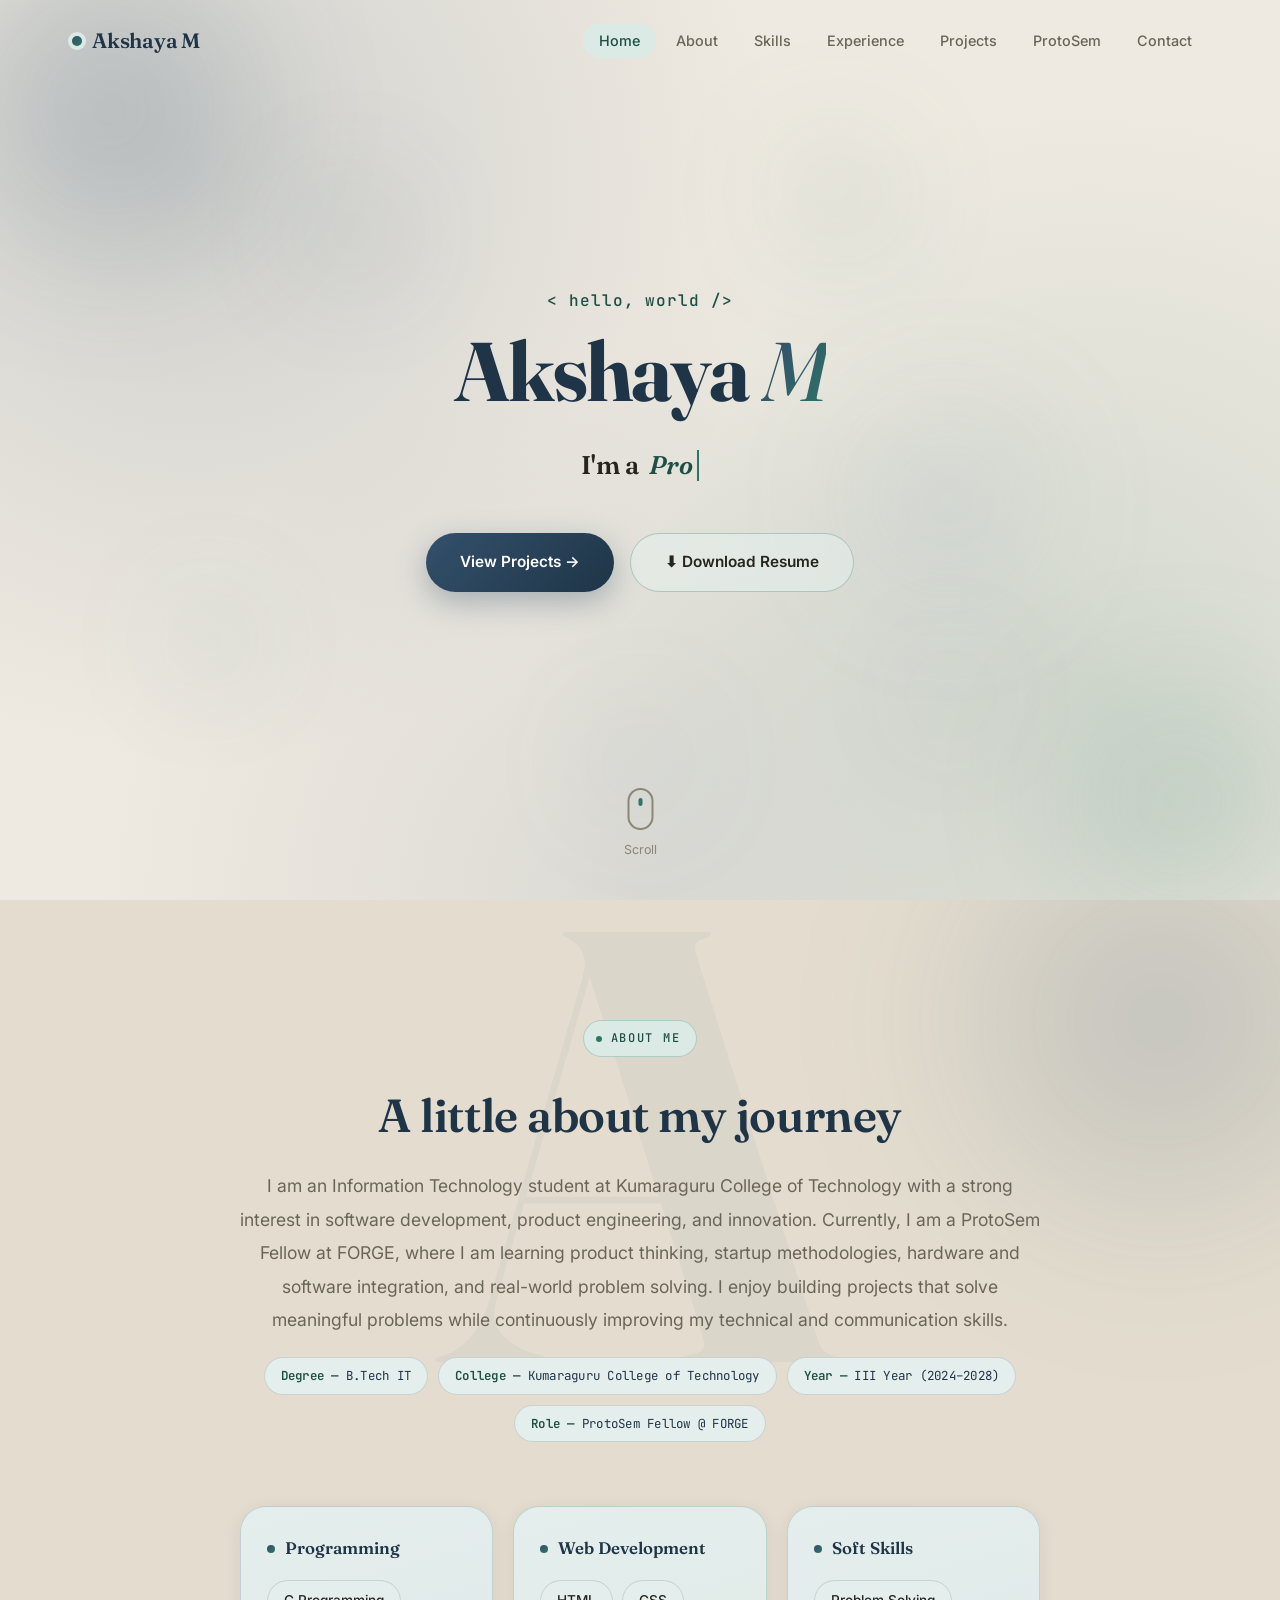
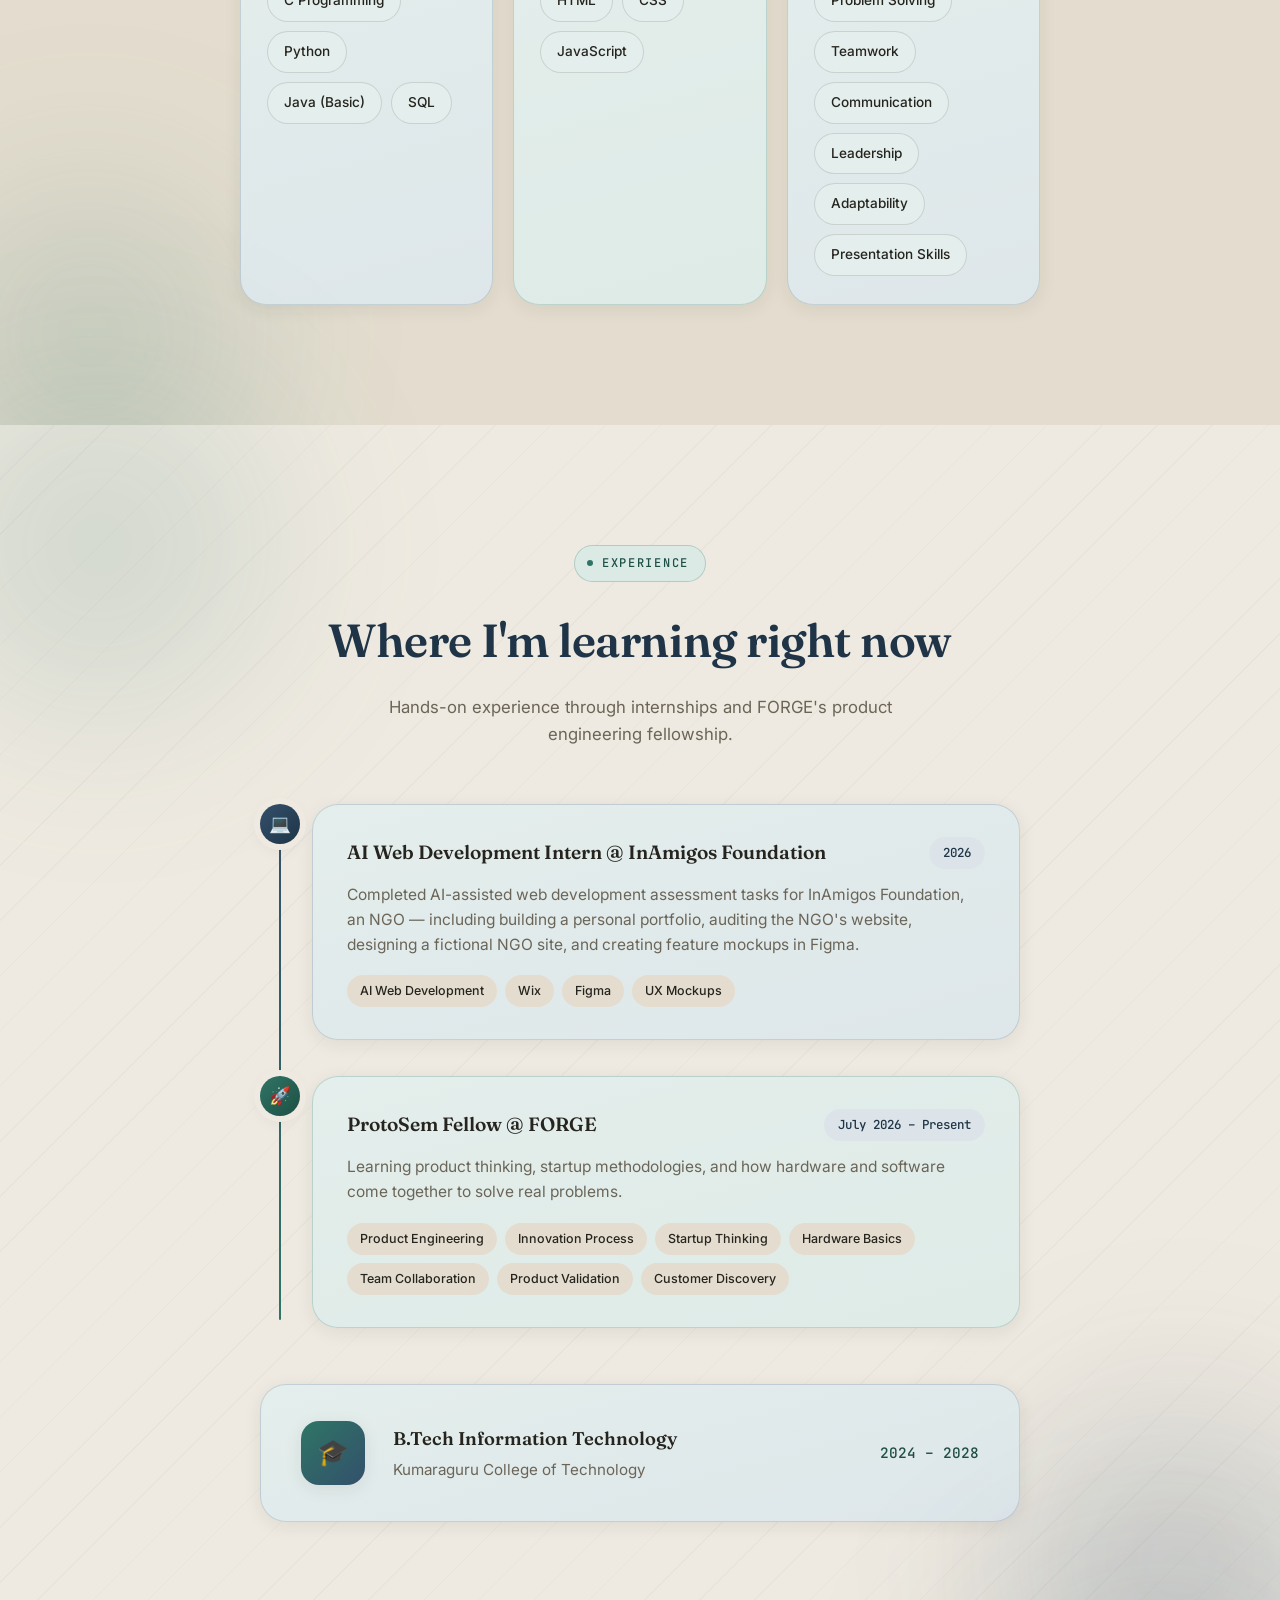
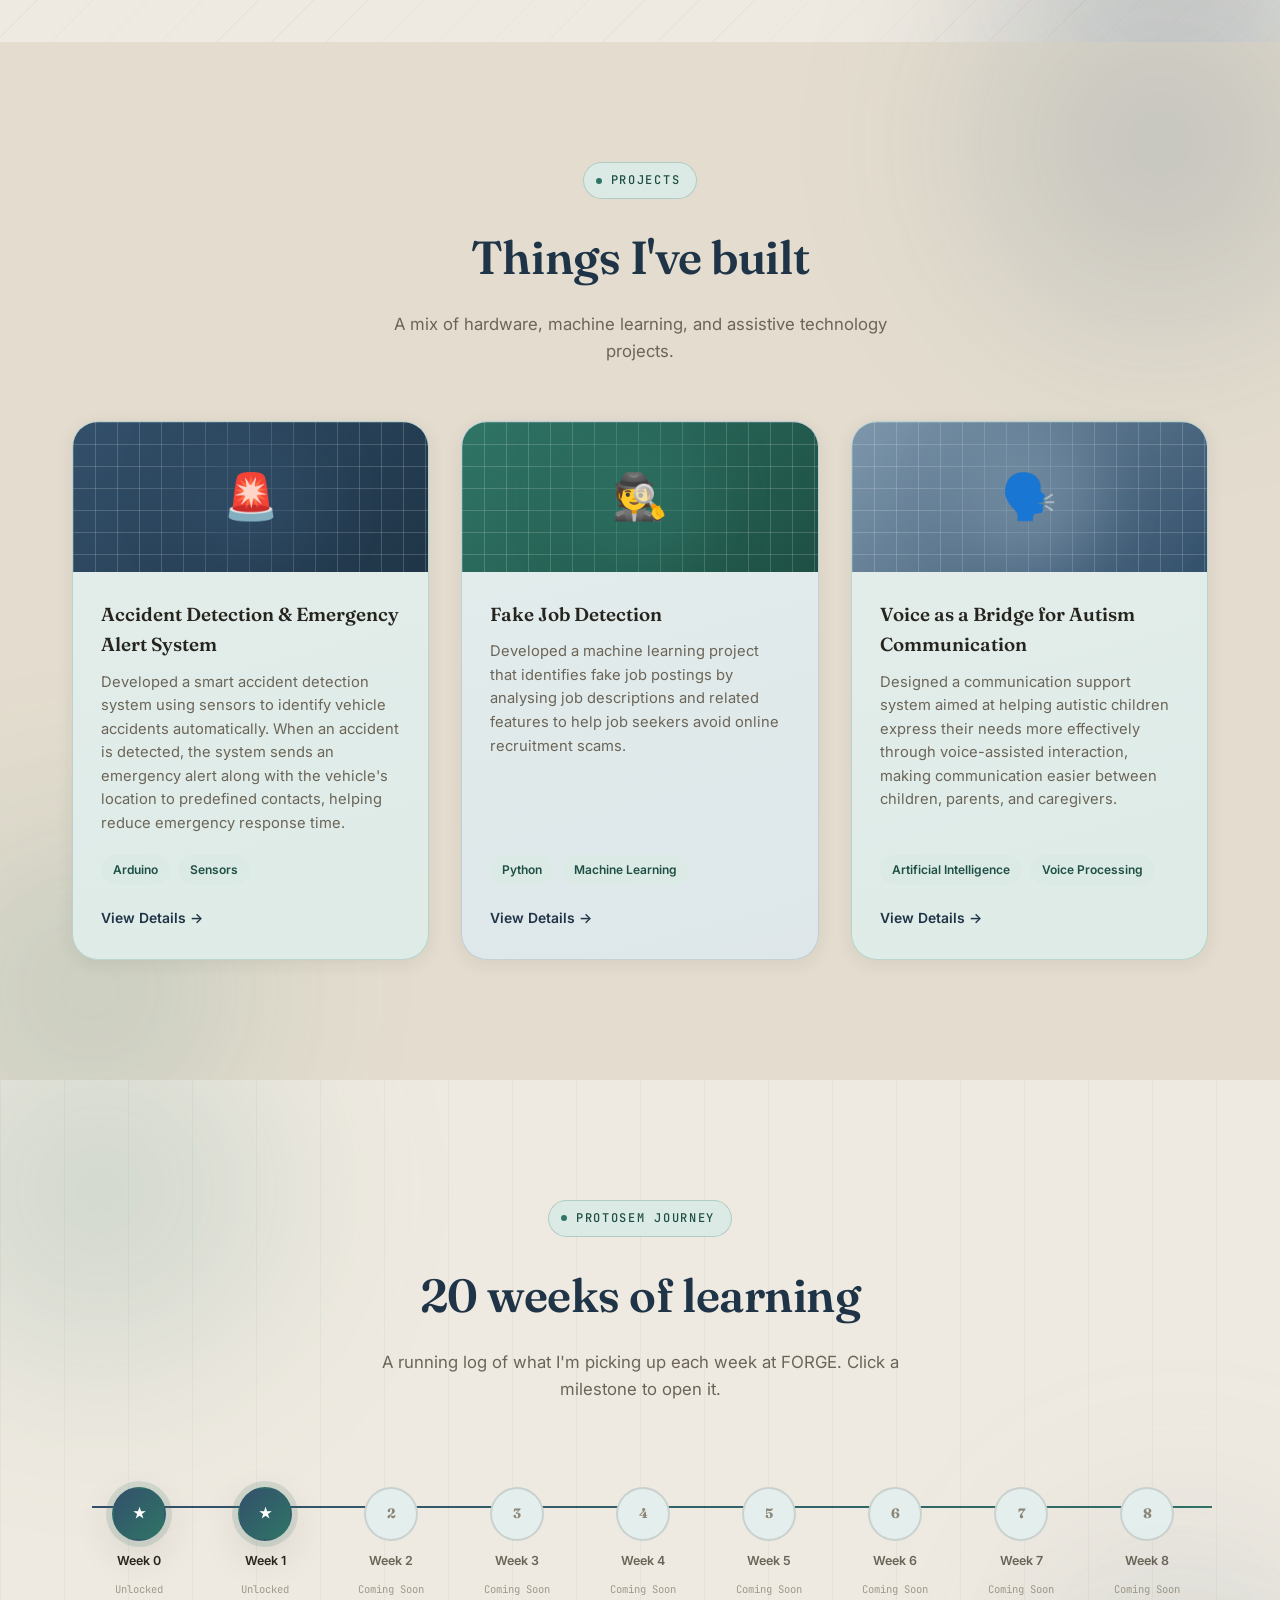
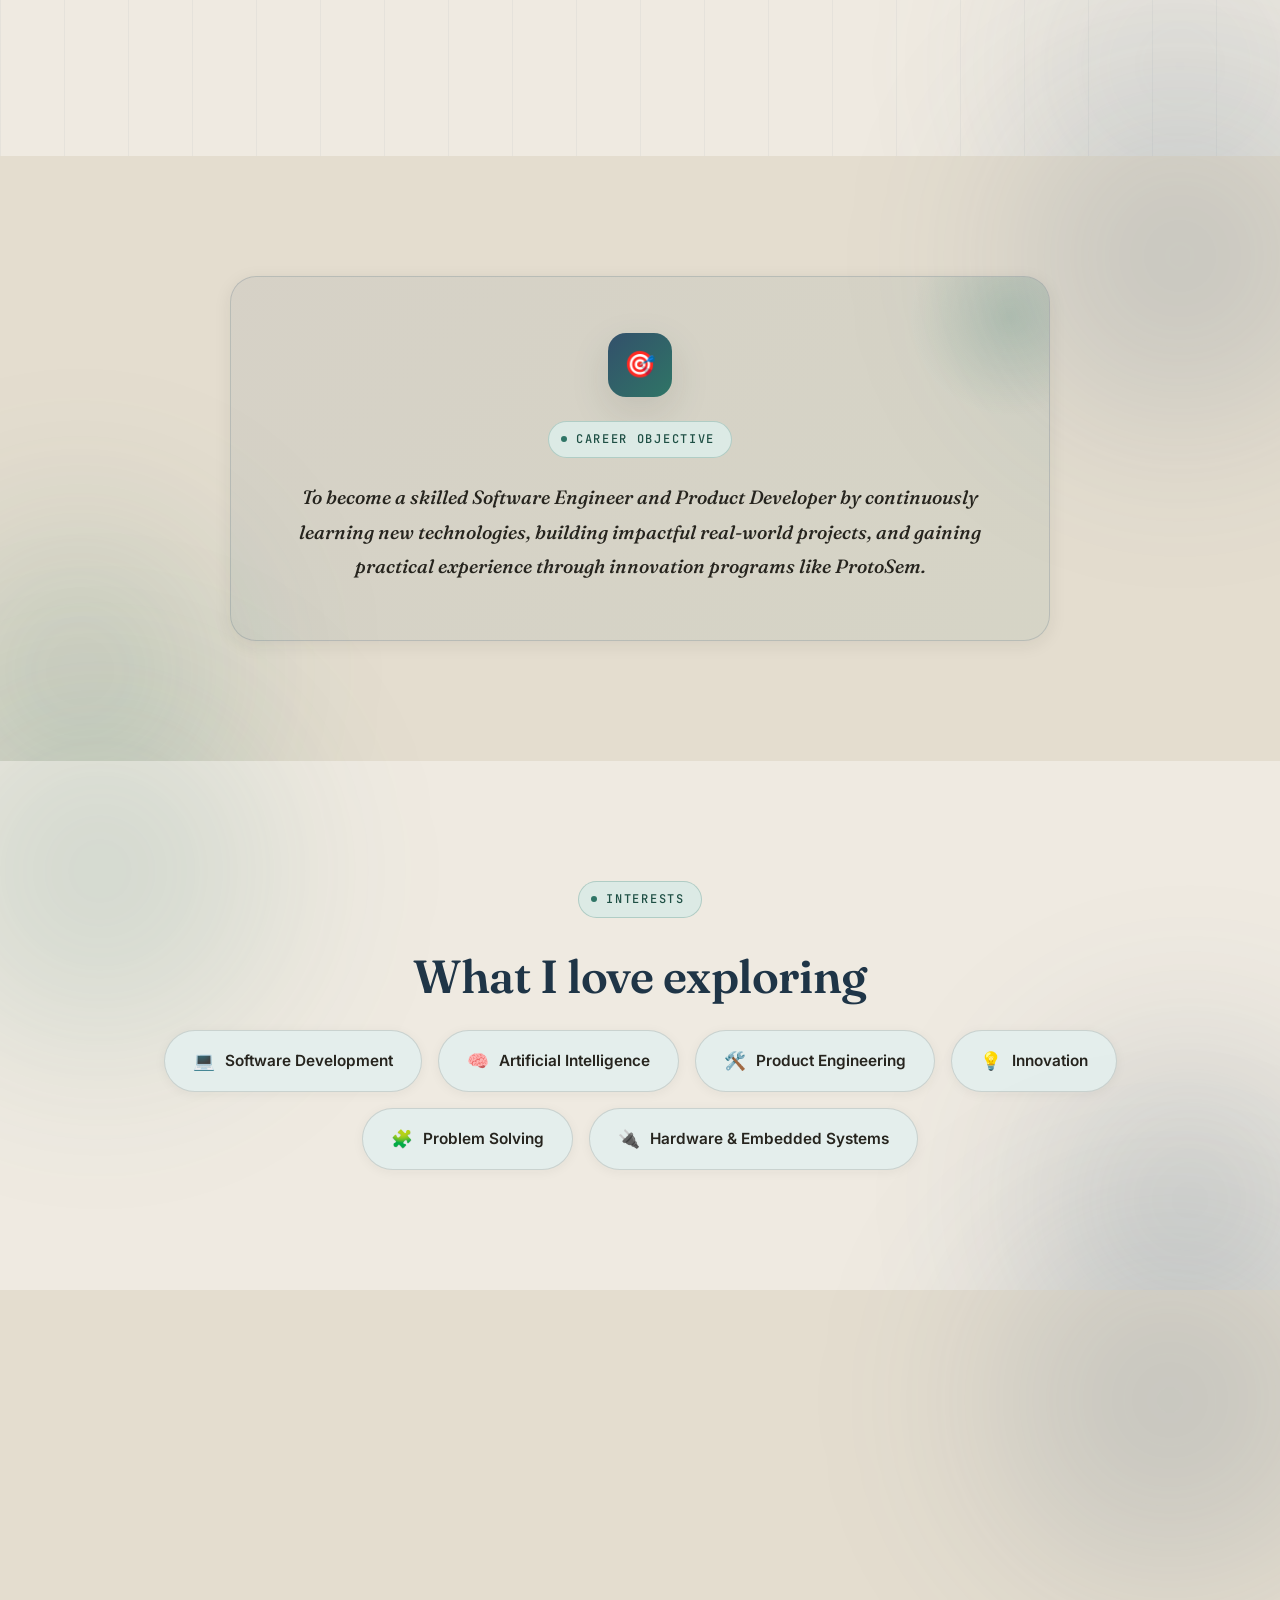
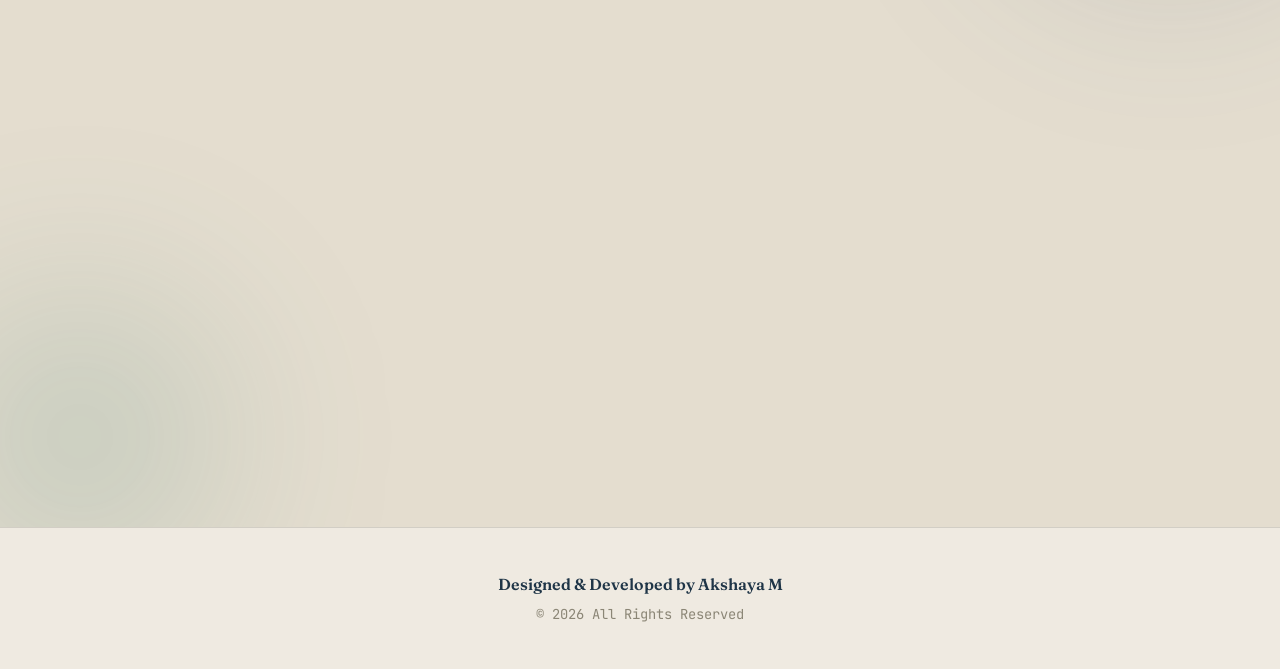
==== index.html @ 94fa46c2 "index file added" ====
<!DOCTYPE html>
<html lang="en">
<head>
<meta charset="UTF-8">
<meta name="viewport" content="width=device-width, initial-scale=1.0">
<title>Akshaya M — Software Engineer & Product Developer</title>
<meta name="description" content="Portfolio of Akshaya M — Information Technology student, ProtoSem Fellow at FORGE, aspiring Software Engineer and Product Developer.">

<link rel="preconnect" href="https://fonts.googleapis.com">
<link rel="preconnect" href="https://fonts.gstatic.com" crossorigin>
<link href="https://fonts.googleapis.com/css2?family=Fraunces:opsz,wght@9..144,300;9..144,500;9..144,600;9..144,700;9..144,800&family=Inter:wght@300;400;500;600;700&family=JetBrains+Mono:wght@400;500&display=swap" rel="stylesheet">

<style>
/* ============================================
   ROOT VARIABLES — Design tokens
   Palette: warm stone / slate blue / deep teal
   ============================================ */
:root{
  --bg-base:#EFEAE1;        /* warm stone grey */
  --bg-panel:#E4DDCF;       /* deeper stone panel */
  --bg-panel-2:#DBD1BC;     /* deepest stone panel */
  --paper:#E4EEEC;          /* light blue-teal panel — used as the default card fill */

  --blue:#33506B;           /* slate blue — primary */
  --blue-deep:#1F3547;
  --blue-soft:#7E97AC;
  --blue-mist:#DCE4E9;

  --teal:#2F7566;           /* deep teal — accent */
  --teal-deep:#1E4F44;
  --teal-soft:#7FAEA0;
  --teal-mist:#DCEAE5;

  --ink:#26241E;
  --ink-soft:#6B6558;
  --ink-faint:#8B8676;

  --line:rgba(38,36,30,0.14);
  --line-soft:rgba(38,36,30,0.08);

  --glass-warm:rgba(228,238,236,0.6);
  --glass-warm-b:rgba(47,117,102,0.22);
  --glass-cool:rgba(228,238,236,0.55);
  --glass-cool-b:rgba(51,80,107,0.2);

  --font-display:'Fraunces', serif;
  --font-body:'Inter', sans-serif;
  --font-mono:'JetBrains Mono', monospace;

  --radius-sm:10px;
  --radius-md:18px;
  --radius-lg:26px;

  --shadow-sm:0 4px 18px rgba(38,36,30,0.08);
  --shadow-md:0 14px 40px rgba(38,36,30,0.12);
  --shadow-lg:0 24px 64px rgba(38,36,30,0.16);

  --ease:cubic-bezier(0.16,1,0.3,1);
}

*{margin:0;padding:0;box-sizing:border-box;}
html{scroll-behavior:smooth;}

@media (prefers-reduced-motion: reduce){
  html{scroll-behavior:auto;}
  *,*::before,*::after{animation-duration:0.001ms !important;animation-iteration-count:1 !important;transition-duration:0.001ms !important;scroll-behavior:auto !important;}
}

body{
  font-family:var(--font-body);
  color:var(--ink);
  background:var(--bg-base);
  overflow-x:hidden;
  line-height:1.6;
  position:relative;
}

/* ---------- Running background texture: fine dot-grid + soft grain, present start to end ---------- */
body::before{
  content:'';
  position:fixed;
  inset:0;
  z-index:0;
  pointer-events:none;
  background-image:radial-gradient(rgba(38,36,30,0.14) 1px, transparent 1px);
  background-size:26px 26px;
  opacity:0.35;
}

/* ---------- PCB / circuit rails: a continuous motif running the full height of the page ---------- */
.pcb-rail{
  position:fixed;
  top:0;bottom:0;
  width:64px;
  z-index:0;
  pointer-events:none;
  opacity:0.5;
}
.pcb-rail.left{left:0;}
.pcb-rail.right{right:0;}
.pcb-rail svg{width:100%;height:100%;}
@media (max-width:1200px){.pcb-rail{width:36px;}}
@media (max-width:900px){.pcb-rail{display:none;}}

img{display:none;}
a{text-decoration:none;color:inherit;}
ul{list-style:none;}
button{font-family:inherit;cursor:pointer;border:none;background:none;}
::selection{background:var(--teal);color:#fff;}

::-webkit-scrollbar{width:10px;}
::-webkit-scrollbar-track{background:var(--bg-base);}
::-webkit-scrollbar-thumb{background:linear-gradient(180deg,var(--blue),var(--teal));border-radius:10px;}

.container{
  max-width:1200px;
  margin:0 auto;
  padding:0 32px;
  position:relative;
  z-index:2;
}

.eyebrow{
  display:inline-flex;
  align-items:center;
  gap:9px;
  font-family:var(--font-mono);
  font-size:12px;
  font-weight:500;
  letter-spacing:0.14em;
  text-transform:uppercase;
  color:var(--teal-deep);
  background:var(--teal-mist);
  padding:8px 16px 8px 12px;
  border-radius:100px;
  margin-bottom:22px;
  border:1px solid rgba(47,117,102,0.25);
}
.eyebrow::before{
  content:'';
  width:6px;height:6px;
  border-radius:50%;
  background:var(--teal);
  flex-shrink:0;
}

.section-title{
  font-family:var(--font-display);
  font-weight:600;
  font-size:clamp(2rem,4vw,2.9rem);
  letter-spacing:-0.01em;
  margin-bottom:16px;
  color:var(--blue-deep);
}

.section-sub{
  color:var(--ink-soft);
  font-size:1.05rem;
  max-width:560px;
  margin-bottom:56px;
}

.section-head{text-align:center;}
.section-head .section-sub{margin-left:auto;margin-right:auto;}

section{
  position:relative;
  padding:120px 0;
  z-index:1;
}

/* ============================================
   LOADER
   ============================================ */
#loader{
  position:fixed;inset:0;
  background:var(--bg-base);
  z-index:9999;
  display:flex;
  align-items:center;
  justify-content:center;
  transition:opacity 0.7s var(--ease), visibility 0.7s var(--ease);
}
#loader.hidden{opacity:0;visibility:hidden;}
.loader-mark{
  font-family:var(--font-display);
  font-weight:600;
  font-size:2.2rem;
  letter-spacing:-0.01em;
  position:relative;
  color:var(--blue-deep);
}
.loader-mark::after{
  content:'';
  position:absolute;
  left:0;bottom:-10px;
  height:3px;width:100%;
  background:linear-gradient(90deg,var(--blue),var(--teal));
  border-radius:10px;
  animation:loaderBar 1.1s var(--ease) infinite;
  transform-origin:left;
}
@keyframes loaderBar{
  0%{transform:scaleX(0);}
  50%{transform:scaleX(1);}
  100%{transform:scaleX(1);transform-origin:right;opacity:0;}
}

/* ============================================
   SCROLL PROGRESS BAR
   ============================================ */
#scroll-progress{
  position:fixed;top:0;left:0;
  height:3px;
  background:linear-gradient(90deg,var(--blue),var(--teal));
  z-index:2000;
  width:0%;
  transition:width 0.1s linear;
}

/* ============================================
   NAVIGATION
   ============================================ */
#navbar{
  position:fixed;
  top:0;left:0;right:0;
  z-index:1000;
  padding:24px 0;
  transition:all 0.4s var(--ease);
}
#navbar.scrolled{
  padding:14px 0;
  background:var(--glass-warm);
  backdrop-filter:blur(20px) saturate(180%);
  -webkit-backdrop-filter:blur(20px) saturate(180%);
  border-bottom:1px solid var(--glass-warm-b);
  box-shadow:var(--shadow-sm);
}
.nav-inner{display:flex;align-items:center;justify-content:space-between;}
.logo{
  font-family:var(--font-display);
  font-weight:600;
  font-size:1.3rem;
  letter-spacing:-0.01em;
  display:flex;
  align-items:center;
  gap:10px;
  color:var(--blue-deep);
}
.logo-dot{
  width:10px;height:10px;
  border-radius:50%;
  background:linear-gradient(135deg,var(--blue),var(--teal));
  box-shadow:0 0 0 4px var(--teal-mist);
}
.nav-links{display:flex;align-items:center;gap:4px;}
.nav-links a{
  font-size:0.9rem;
  font-weight:500;
  color:var(--ink-soft);
  padding:9px 16px;
  border-radius:100px;
  transition:all 0.3s var(--ease);
  position:relative;
}
.nav-links a:hover{color:var(--ink);background:var(--bg-panel);}
.nav-links a.active{color:var(--teal-deep);background:var(--teal-mist);}

.nav-toggle{
  display:none;
  width:44px;height:44px;
  border-radius:50%;
  background:var(--bg-panel);
  align-items:center;justify-content:center;
  flex-direction:column;
  gap:5px;
}
.nav-toggle span{width:20px;height:2px;background:var(--ink);border-radius:2px;transition:all 0.3s var(--ease);}
.nav-toggle.open span:nth-child(1){transform:translateY(7px) rotate(45deg);}
.nav-toggle.open span:nth-child(2){opacity:0;}
.nav-toggle.open span:nth-child(3){transform:translateY(-7px) rotate(-45deg);}

/* ============================================
   HERO
   ============================================ */
#hero{
  min-height:100vh;
  display:flex;
  align-items:center;
  justify-content:center;
  position:relative;
  overflow:hidden;
  padding-top:100px;
  background:
    radial-gradient(circle at 15% 20%, rgba(51,80,107,0.16), transparent 45%),
    radial-gradient(circle at 85% 75%, rgba(47,117,102,0.14), transparent 45%),
    radial-gradient(circle at 50% 100%, rgba(51,80,107,0.10), transparent 50%),
    var(--bg-base);
}

.blob{position:absolute;border-radius:50%;filter:blur(60px);opacity:0.55;z-index:0;animation:float 16s ease-in-out infinite;}
.blob-1{width:420px;height:420px;background:radial-gradient(circle,rgba(51,80,107,0.45),transparent 70%);top:-100px;left:-100px;animation-delay:0s;}
.blob-2{width:360px;height:360px;background:radial-gradient(circle,rgba(47,117,102,0.35),transparent 70%);bottom:-80px;right:-80px;animation-delay:-5s;}
.blob-3{width:280px;height:280px;background:radial-gradient(circle,rgba(126,151,172,0.35),transparent 70%);top:40%;right:15%;animation-delay:-9s;}
@keyframes float{
  0%,100%{transform:translate(0,0) scale(1);}
  33%{transform:translate(30px,-40px) scale(1.08);}
  66%{transform:translate(-20px,30px) scale(0.95);}
}

/* ---------- Section bubbles: larger ambient blobs used on every section below the hero ---------- */
.sec-blob{
  position:absolute;
  border-radius:50%;
  filter:blur(80px);
  z-index:0;
  pointer-events:none;
  opacity:0.55;
  animation:float 20s ease-in-out infinite;
}
.sec-blob.blue{background:radial-gradient(circle,rgba(51,80,107,0.42),transparent 70%);}
.sec-blob.teal{background:radial-gradient(circle,rgba(47,117,102,0.38),transparent 70%);}
.sec-blob.mist{background:radial-gradient(circle,rgba(126,151,172,0.34),transparent 70%);}
@media (max-width:768px){
  .sec-blob{filter:blur(50px);opacity:0.4;}
}

.particle{position:absolute;border-radius:50%;opacity:0.3;animation:particleFloat linear infinite;z-index:0;}
@keyframes particleFloat{
  0%{transform:translateY(0) translateX(0);opacity:0;}
  10%{opacity:0.4;}
  90%{opacity:0.4;}
  100%{transform:translateY(-100vh) translateX(40px);opacity:0;}
}

.hero-content{position:relative;z-index:2;text-align:center;max-width:820px;margin:0 auto;padding:0 24px;}

.hero-avatar{
  width:150px;height:150px;
  margin:0 auto 36px;
  border-radius:50%;
  position:relative;
  display:flex;align-items:center;justify-content:center;
  background:linear-gradient(135deg,var(--blue),var(--teal) 100%);
  font-family:var(--font-display);
  font-weight:700;
  font-size:3rem;
  color:#fff;
  box-shadow:0 0 0 6px var(--paper), 0 0 0 9px rgba(51,80,107,0.15), var(--shadow-lg);
  animation:avatarGlow 4s ease-in-out infinite;
}
@keyframes avatarGlow{
  0%,100%{box-shadow:0 0 0 6px var(--paper),0 0 0 9px rgba(51,80,107,0.15),0 0 40px rgba(51,80,107,0.2);}
  50%{box-shadow:0 0 0 6px var(--paper),0 0 0 12px rgba(47,117,102,0.2),0 0 55px rgba(47,117,102,0.28);}
}

.hero-greeting{
  font-family:var(--font-mono);
  font-size:1rem;
  color:var(--teal-deep);
  font-weight:500;
  letter-spacing:0.06em;
  margin-bottom:14px;
  opacity:0;
  animation:fadeUp 0.8s var(--ease) 0.2s forwards;
}
.hero-name{
  font-family:var(--font-display);
  font-weight:700;
  font-size:clamp(2.8rem,7vw,5.2rem);
  letter-spacing:-0.02em;
  line-height:1.05;
  color:var(--blue-deep);
  margin-bottom:22px;
  opacity:0;
  animation:fadeUp 0.8s var(--ease) 0.4s forwards;
}
.hero-name em{
  font-style:italic;
  font-weight:500;
  background:linear-gradient(120deg,var(--blue) 20%,var(--teal) 100%);
  -webkit-background-clip:text;background-clip:text;-webkit-text-fill-color:transparent;
}
.hero-role{
  font-family:var(--font-display);
  font-size:clamp(1.1rem,2.6vw,1.6rem);
  font-weight:500;
  font-style:italic;
  color:var(--ink-soft);
  height:2.2em;
  display:flex;align-items:center;justify-content:center;
  margin-bottom:40px;
  opacity:0;
  animation:fadeUp 0.8s var(--ease) 0.6s forwards;
}
.hero-role .prefix{color:var(--ink);font-weight:600;font-style:normal;margin-right:10px;}
#typed-text{color:var(--teal-deep);font-weight:600;}
.cursor{display:inline-block;width:2px;height:1.2em;background:var(--teal);margin-left:4px;animation:blink 0.8s step-end infinite;}
@keyframes blink{50%{opacity:0;}}

.hero-buttons{display:flex;gap:16px;justify-content:center;flex-wrap:wrap;opacity:0;animation:fadeUp 0.8s var(--ease) 0.8s forwards;}
@keyframes fadeUp{from{opacity:0;transform:translateY(24px);}to{opacity:1;transform:translateY(0);}}

.btn{
  position:relative;overflow:hidden;
  font-weight:600;font-size:0.96rem;
  padding:16px 34px;border-radius:100px;
  display:inline-flex;align-items:center;gap:10px;
  transition:transform 0.35s var(--ease), box-shadow 0.35s var(--ease);
}
.btn-primary{
  background:linear-gradient(135deg,var(--blue),var(--blue-deep));
  color:#fff;
  box-shadow:0 10px 30px rgba(51,80,107,0.35);
}
.btn-primary:hover{transform:translateY(-3px);box-shadow:0 16px 40px rgba(51,80,107,0.45);}
.btn-secondary{
  background:var(--glass-warm);
  backdrop-filter:blur(10px);
  color:var(--ink);
  border:1px solid rgba(47,117,102,0.3);
}
.btn-secondary:hover{transform:translateY(-3px);background:var(--teal-mist);box-shadow:var(--shadow-md);}

.ripple{position:absolute;border-radius:50%;background:rgba(255,255,255,0.55);transform:scale(0);animation:rippleAnim 0.6s linear;pointer-events:none;}
@keyframes rippleAnim{to{transform:scale(3);opacity:0;}}

.scroll-indicator{
  position:absolute;bottom:40px;left:50%;transform:translateX(-50%);
  display:flex;flex-direction:column;align-items:center;gap:10px;
  color:var(--ink-faint);font-size:0.78rem;z-index:2;
  animation:bounce 2.2s ease-in-out infinite;
}
.mouse{width:26px;height:42px;border:2px solid var(--ink-faint);border-radius:14px;display:flex;justify-content:center;padding-top:8px;}
.mouse-wheel{width:4px;height:8px;background:var(--teal);border-radius:2px;animation:wheel 1.6s ease-in-out infinite;}
@keyframes wheel{0%{opacity:1;transform:translateY(0);}100%{opacity:0;transform:translateY(10px);}}
@keyframes bounce{0%,100%{transform:translate(-50%,0);}50%{transform:translate(-50%,8px);}}

/* ============================================
   REVEAL ANIMATIONS
   ============================================ */
.reveal{opacity:0;transform:translateY(40px);transition:opacity 0.8s var(--ease), transform 0.8s var(--ease);}
.reveal.visible{opacity:1;transform:translateY(0);}
.reveal-stagger.visible .stagger-item{opacity:1;transform:translateY(0);}
.stagger-item{opacity:0;transform:translateY(30px);transition:opacity 0.7s var(--ease), transform 0.7s var(--ease);}

/* ============================================
   CARD SURFACES — never plain white
   ============================================ */
.card-warm{
  background:linear-gradient(165deg, var(--paper) 0%, var(--teal-mist) 130%);
  border:1px solid rgba(47,117,102,0.22);
  border-radius:var(--radius-lg);
  box-shadow:var(--shadow-sm);
  transition:transform 0.4s var(--ease), box-shadow 0.4s var(--ease);
}
.card-cool{
  background:linear-gradient(165deg, var(--paper) 0%, var(--blue-mist) 130%);
  border:1px solid rgba(51,80,107,0.18);
  border-radius:var(--radius-lg);
  box-shadow:var(--shadow-sm);
  transition:transform 0.4s var(--ease), box-shadow 0.4s var(--ease);
}

/* ============================================
   ABOUT SECTION — single column, no side box
   ============================================ */
#about{
  background:var(--bg-panel);
  overflow:hidden;
}
#about::before{
  content:'A';
  position:absolute;
  font-family:var(--font-display);
  font-weight:700;
  font-size:min(48vw,620px);
  line-height:1;
  color:rgba(51,80,107,0.05);
  top:-6%;
  left:50%;
  transform:translateX(-50%);
  z-index:0;
  pointer-events:none;
  user-select:none;
}
.about-inner{
  position:relative;
  z-index:1;
  max-width:800px;
  margin:0 auto;
  text-align:center;
}
.about-summary{
  color:var(--ink-soft);
  font-size:1.1rem;
  margin-bottom:20px;
  line-height:1.9;
}
.about-meta{
  display:flex;
  flex-wrap:wrap;
  justify-content:center;
  gap:10px;
  margin-bottom:64px;
}
.meta-pill{
  font-family:var(--font-mono);
  font-size:0.78rem;
  letter-spacing:0.02em;
  color:var(--blue-deep);
  background:var(--paper);
  border:1px solid var(--line);
  padding:8px 16px;
  border-radius:100px;
}
.meta-pill b{color:var(--teal-deep);font-weight:600;}

#skills{text-align:left;}
.skills-grid{
  display:grid;
  grid-template-columns:repeat(3,1fr);
  gap:20px;
}
.skills-block{
  padding:28px 26px;
}
.skills-block-title{
  font-family:var(--font-display);
  font-weight:600;
  font-size:1.05rem;
  margin-bottom:18px;
  display:flex;
  align-items:center;
  gap:10px;
  color:var(--blue-deep);
}
.skills-block-title .dot{width:8px;height:8px;border-radius:50%;background:linear-gradient(135deg,var(--blue),var(--teal));}
.badge-row{display:flex;flex-wrap:wrap;gap:9px;}
.badge{
  padding:9px 16px;
  border-radius:100px;
  background:var(--paper);
  border:1px solid var(--line);
  font-size:0.85rem;
  font-weight:500;
  color:var(--ink);
  transition:all 0.35s var(--ease);
  cursor:default;
}
.badge:hover{
  transform:translateY(-3px);
  background:linear-gradient(135deg,var(--blue),var(--teal));
  color:#fff;
  border-color:transparent;
  box-shadow:0 10px 24px rgba(51,80,107,0.28);
}

/* ============================================
   EXPERIENCE — TIMELINE
   ============================================ */
#experience{
  background:var(--bg-base);
  background-image:repeating-linear-gradient(135deg, transparent, transparent 38px, rgba(38,36,30,0.03) 38px, rgba(38,36,30,0.03) 39px);
}
.timeline{position:relative;max-width:760px;margin:0 auto;padding-left:52px;}
.timeline::before{
  content:'';
  position:absolute;left:19px;top:8px;bottom:8px;width:2px;
  background:linear-gradient(180deg,var(--blue),var(--teal));
  border-radius:2px;
}
.timeline-item{position:relative;margin-bottom:36px;}
.timeline-icon{
  position:absolute;left:-52px;top:0;width:40px;height:40px;border-radius:50%;
  background:linear-gradient(135deg,var(--blue),var(--blue-deep));
  display:flex;align-items:center;justify-content:center;color:#fff;font-size:1.1rem;
  box-shadow:0 0 0 6px var(--bg-base), var(--shadow-sm);
  z-index:1;
}
.timeline-item:nth-child(even) .timeline-icon{background:linear-gradient(135deg,var(--teal),var(--teal-deep));}
.timeline-card{padding:32px 34px;}
.timeline-top{display:flex;justify-content:space-between;align-items:flex-start;flex-wrap:wrap;gap:12px;margin-bottom:14px;}
.timeline-role{font-family:var(--font-display);font-weight:600;font-size:1.2rem;color:var(--ink);}
.timeline-duration{
  font-family:var(--font-mono);
  font-size:0.78rem;font-weight:500;color:var(--blue-deep);
  background:var(--blue-mist);padding:6px 14px;border-radius:100px;white-space:nowrap;
}
.timeline-desc{color:var(--ink-soft);margin-bottom:18px;font-size:0.97rem;}
.tag-list{display:flex;flex-wrap:wrap;gap:8px;}
.tag{
  font-size:0.78rem;font-weight:500;padding:6px 13px;border-radius:100px;
  background:var(--bg-panel);color:var(--ink);transition:all 0.3s var(--ease);
}
.tag:hover{background:var(--teal);color:#fff;transform:translateY(-2px);}

.edu-card{
  max-width:760px;margin:56px auto 0;padding:36px 40px;
  display:flex;align-items:center;gap:28px;
}
.edu-icon{
  width:64px;height:64px;border-radius:18px;
  background:linear-gradient(135deg,var(--teal),var(--blue));
  display:flex;align-items:center;justify-content:center;color:#fff;font-size:1.6rem;
  flex-shrink:0;box-shadow:var(--shadow-sm);
}
.edu-degree{font-family:var(--font-display);font-weight:600;font-size:1.15rem;margin-bottom:4px;color:var(--ink);}
.edu-college{color:var(--ink-soft);font-size:0.95rem;}
.edu-years{margin-left:auto;font-family:var(--font-mono);font-weight:500;color:var(--teal-deep);font-size:0.9rem;white-space:nowrap;}

/* ============================================
   PROJECTS
   ============================================ */
#projects{background:var(--bg-panel);}
.projects-grid{display:grid;grid-template-columns:repeat(auto-fit,minmax(320px,1fr));gap:32px;}
.project-card{overflow:hidden;cursor:pointer;display:flex;flex-direction:column;}
.project-card:hover{transform:translateY(-10px);box-shadow:var(--shadow-lg);}
.project-visual{height:150px;position:relative;display:flex;align-items:center;justify-content:center;overflow:hidden;}
.project-visual::before{
  content:'';position:absolute;inset:0;opacity:0.5;
  background-image:linear-gradient(rgba(255,255,255,0.35) 1px, transparent 1px),linear-gradient(90deg, rgba(255,255,255,0.35) 1px, transparent 1px);
  background-size:22px 22px;
}
.project-visual .glow{position:absolute;width:140px;height:140px;border-radius:50%;filter:blur(30px);opacity:0.55;transition:transform 0.5s var(--ease);}
.project-card:hover .glow{transform:scale(1.3);}
.project-visual .project-icon{position:relative;z-index:2;font-size:2.8rem;color:#fff;transition:transform 0.5s var(--ease);}
.project-card:hover .project-icon{transform:scale(1.12) rotate(-4deg);}

.pv-1{background:linear-gradient(135deg,var(--blue),var(--blue-deep));}
.pv-1 .glow{background:var(--blue);}
.pv-2{background:linear-gradient(135deg,var(--teal),var(--teal-deep));}
.pv-2 .glow{background:var(--teal);}
.pv-3{background:linear-gradient(135deg,var(--blue-soft),var(--blue));}
.pv-3 .glow{background:var(--blue-soft);}

.project-body{padding:28px 28px 30px;display:flex;flex-direction:column;flex:1;}
.project-title{font-family:var(--font-display);font-weight:600;font-size:1.18rem;margin-bottom:10px;color:var(--ink);}
.project-desc{color:var(--ink-soft);font-size:0.92rem;margin-bottom:20px;flex:1;}
.project-tags{display:flex;gap:8px;flex-wrap:wrap;margin-bottom:22px;}
.project-tag{font-size:0.75rem;font-weight:600;padding:5px 12px;border-radius:100px;background:var(--teal-mist);color:var(--teal-deep);}
.project-btn{align-self:flex-start;font-size:0.87rem;font-weight:600;color:var(--blue-deep);display:flex;align-items:center;gap:6px;transition:gap 0.3s var(--ease);}
.project-btn:hover{gap:11px;}

/* ============================================
   PROTOSEM ROADMAP
   ============================================ */
#protosem{
  background:var(--bg-base);
  position:relative;
  overflow:hidden;
}
#protosem::before{
  content:'';
  position:absolute;
  inset:0;
  background-image:repeating-linear-gradient(90deg, rgba(51,80,107,0.05) 0, rgba(51,80,107,0.05) 1px, transparent 1px, transparent 64px);
  pointer-events:none;
}
.roadmap-scroll{overflow-x:auto;padding:20px 4px 30px;margin:0 -4px;scrollbar-width:thin;position:relative;z-index:1;}
.roadmap-track{display:flex;gap:8px;position:relative;min-width:max-content;padding:0 8px;}
.roadmap-track::before{
  content:'';position:absolute;top:27px;left:20px;right:20px;height:2px;
  background:linear-gradient(90deg,var(--blue),var(--teal),rgba(47,117,102,0.15));
  z-index:0;
}
.milestone{position:relative;z-index:1;width:118px;display:flex;flex-direction:column;align-items:center;gap:10px;padding:8px 4px;border-radius:16px;transition:transform 0.3s var(--ease);}
.milestone-node{
  width:54px;height:54px;border-radius:50%;display:flex;align-items:center;justify-content:center;
  font-family:var(--font-display);font-weight:700;font-size:0.85rem;
  background:var(--paper);border:2px solid var(--line);color:var(--ink-faint);
  transition:all 0.35s var(--ease);
}
.milestone-label{font-size:0.78rem;font-weight:600;color:var(--ink-soft);text-align:center;}
.milestone-status{font-family:var(--font-mono);font-size:0.66rem;color:var(--ink-faint);opacity:0.8;text-align:center;}
.milestone.active .milestone-node{
  background:linear-gradient(135deg,var(--blue),var(--teal));
  border-color:transparent;color:#fff;
  box-shadow:0 0 0 6px rgba(47,117,102,0.15), var(--shadow-md);
  animation:pulseNode 2.4s ease-in-out infinite;
}
@keyframes pulseNode{
  0%,100%{box-shadow:0 0 0 6px rgba(47,117,102,0.15), var(--shadow-md);}
  50%{box-shadow:0 0 0 10px rgba(47,117,102,0.22), var(--shadow-md);}
}
.milestone.active .milestone-label{color:var(--ink);}
.milestone:hover{transform:translateY(-6px);cursor:pointer;}
.milestone:hover .milestone-node{border-color:var(--teal);color:var(--teal-deep);}
.milestone.active:hover .milestone-node{color:#fff;}

/* Modal */
.modal-overlay{
  position:fixed;inset:0;background:rgba(31,53,71,0.5);backdrop-filter:blur(6px);z-index:3000;
  display:flex;align-items:center;justify-content:center;padding:24px;
  opacity:0;visibility:hidden;transition:opacity 0.4s var(--ease), visibility 0.4s var(--ease);
}
.modal-overlay.open{opacity:1;visibility:visible;}
.modal-box{
  background:var(--paper);border-radius:var(--radius-lg);max-width:640px;width:100%;max-height:80vh;overflow-y:auto;
  padding:44px;position:relative;transform:translateY(30px) scale(0.97);transition:transform 0.4s var(--ease);
  box-shadow:var(--shadow-lg);border:1px solid var(--line);
}
.modal-overlay.open .modal-box{transform:translateY(0) scale(1);}
.modal-close{
  position:absolute;top:24px;right:24px;width:38px;height:38px;border-radius:50%;
  background:var(--bg-panel);display:flex;align-items:center;justify-content:center;font-size:1.1rem;
  color:var(--ink-soft);transition:all 0.3s var(--ease);
}
.modal-close:hover{background:var(--teal);color:#fff;transform:rotate(90deg);}
.modal-week{
  display:inline-block;font-family:var(--font-mono);font-size:0.78rem;font-weight:500;color:var(--blue-deep);
  background:var(--blue-mist);padding:6px 16px;border-radius:100px;margin-bottom:18px;
}
.modal-title{font-family:var(--font-display);font-weight:600;font-size:1.6rem;margin-bottom:20px;color:var(--ink);}
.modal-entry{margin-bottom:26px;}
.modal-entry:last-child{margin-bottom:0;}
.modal-entry h4{font-family:var(--font-display);font-weight:600;font-size:1.05rem;margin-bottom:10px;color:var(--ink);}
.modal-entry p{color:var(--ink-soft);font-size:0.96rem;margin-bottom:8px;}
.modal-entry ul{margin:10px 0 0 0;}
.modal-entry ul li{color:var(--ink-soft);font-size:0.94rem;padding-left:20px;position:relative;margin-bottom:6px;}
.modal-entry ul li::before{content:'';position:absolute;left:0;top:9px;width:6px;height:6px;border-radius:50%;background:var(--teal);}
.modal-placeholder{text-align:center;padding:40px 20px;color:var(--ink-faint);font-size:1.05rem;font-style:italic;}

/* ============================================
   CAREER OBJECTIVE
   ============================================ */
#objective{background:var(--bg-panel);}
.objective-card{
  max-width:820px;margin:0 auto;padding:56px;text-align:center;position:relative;overflow:hidden;
  background:linear-gradient(135deg, rgba(51,80,107,0.08), rgba(47,117,102,0.08));
}
.objective-card::before{
  content:'';position:absolute;top:-60px;right:-60px;width:200px;height:200px;border-radius:50%;
  background:radial-gradient(circle,rgba(47,117,102,0.2),transparent 70%);
}
.objective-icon{
  width:64px;height:64px;border-radius:18px;background:linear-gradient(135deg,var(--blue),var(--teal));
  display:flex;align-items:center;justify-content:center;color:#fff;font-size:1.6rem;margin:0 auto 24px;
  box-shadow:var(--shadow-md);
}
.objective-text{font-family:var(--font-display);font-size:1.2rem;color:var(--ink);font-weight:500;font-style:italic;line-height:1.8;position:relative;z-index:1;}

/* ============================================
   INTERESTS
   ============================================ */
#interests{background:var(--bg-base);}
.chip-cloud{display:flex;flex-wrap:wrap;gap:16px;justify-content:center;}
.chip{
  padding:16px 28px;border-radius:100px;background:var(--paper);border:1px solid var(--line);
  font-weight:600;font-size:0.96rem;display:flex;align-items:center;gap:10px;
  box-shadow:0 2px 12px rgba(38,36,30,0.05);transition:all 0.4s var(--ease);cursor:default;
}
.chip .chip-icon{font-size:1.1rem;}
.chip:nth-child(odd):hover{background:linear-gradient(135deg,var(--blue),var(--blue-deep));color:#fff;box-shadow:0 14px 30px rgba(51,80,107,0.3);}
.chip:nth-child(even):hover{background:linear-gradient(135deg,var(--teal),var(--teal-deep));color:#fff;box-shadow:0 14px 30px rgba(47,117,102,0.3);}
.chip:hover{transform:translateY(-6px) rotate(-1deg);}

/* ============================================
   CONTACT
   ============================================ */
#contact{background:var(--bg-panel);}
.contact-card{max-width:720px;margin:0 auto;padding:60px 48px;text-align:center;}
.contact-links{display:grid;grid-template-columns:repeat(2,1fr);gap:18px;margin-top:40px;}
.contact-link{
  display:flex;align-items:center;gap:16px;padding:20px 22px;border-radius:18px;
  background:var(--paper);border:1px solid var(--line);
  transition:all 0.35s var(--ease);text-align:left;
}
.contact-link:hover{transform:translateY(-5px);box-shadow:var(--shadow-md);border-color:transparent;}
.contact-icon{width:46px;height:46px;border-radius:14px;display:flex;align-items:center;justify-content:center;color:#fff;font-size:1.15rem;flex-shrink:0;}
.contact-link:nth-child(1) .contact-icon{background:linear-gradient(135deg,var(--blue),var(--blue-deep));}
.contact-link:nth-child(2) .contact-icon{background:linear-gradient(135deg,var(--teal),var(--teal-deep));}
.contact-link:nth-child(3) .contact-icon{background:linear-gradient(135deg,var(--blue-soft),var(--blue));}
.contact-link:nth-child(4) .contact-icon{background:linear-gradient(135deg,var(--ink),var(--blue-deep));}
.contact-label{font-family:var(--font-mono);font-size:0.72rem;color:var(--ink-faint);font-weight:500;text-transform:uppercase;letter-spacing:0.06em;}
.contact-value{font-weight:600;font-size:0.95rem;word-break:break-word;color:var(--ink);}

/* ============================================
   FOOTER
   ============================================ */
footer{padding:44px 0;text-align:center;border-top:1px solid var(--line);background:var(--bg-base);position:relative;z-index:1;}
.footer-name{font-family:var(--font-display);font-weight:600;margin-bottom:6px;color:var(--blue-deep);}
.footer-copy{color:var(--ink-faint);font-size:0.86rem;font-family:var(--font-mono);}

/* ============================================
   BACK TO TOP
   ============================================ */
#back-to-top{
  position:fixed;bottom:32px;right:32px;width:52px;height:52px;border-radius:50%;
  background:linear-gradient(135deg,var(--blue),var(--teal));color:#fff;
  display:flex;align-items:center;justify-content:center;font-size:1.2rem;
  box-shadow:var(--shadow-md);z-index:900;
  opacity:0;visibility:hidden;transform:translateY(20px);transition:all 0.4s var(--ease);
}
#back-to-top.show{opacity:1;visibility:visible;transform:translateY(0);}
#back-to-top:hover{transform:translateY(-4px) scale(1.06);}

/* ============================================
   RESPONSIVE
   ============================================ */
@media (max-width:900px){
  .skills-grid{grid-template-columns:1fr;}
  .contact-links{grid-template-columns:1fr;}
}

@media (max-width:768px){
  .nav-links{
    position:fixed;top:74px;left:16px;right:16px;flex-direction:column;align-items:stretch;
    background:var(--glass-warm);backdrop-filter:blur(20px);border:1px solid var(--glass-warm-b);
    border-radius:20px;padding:14px;gap:4px;box-shadow:var(--shadow-lg);
    transform:translateY(-12px);opacity:0;visibility:hidden;transition:all 0.35s var(--ease);
  }
  .nav-links.open{transform:translateY(0);opacity:1;visibility:visible;}
  .nav-links a{text-align:center;padding:12px;}
  .nav-toggle{display:flex;}
  section{padding:80px 0;}
  .timeline{padding-left:44px;}
  .timeline-icon{left:-44px;width:34px;height:34px;font-size:0.95rem;}
  .edu-card{flex-direction:column;text-align:center;}
  .edu-years{margin-left:0;}
  .objective-card,.contact-card{padding:36px 24px;}
}

@media (max-width:480px){
  .container{padding:0 20px;}
  .hero-avatar{width:120px;height:120px;font-size:2.3rem;}
}
</style>
</head>
<body>

<div id="loader"><div class="loader-mark">Akshaya M</div></div>
<div id="scroll-progress"></div>

<!-- Continuous circuit-trace rails, run the full height of the page -->
<div class="pcb-rail left" aria-hidden="true">
  <svg viewBox="0 0 64 2000" preserveAspectRatio="none">
    <path d="M32 0 V180 H10 V420 H32 V700 H54 V980 H32 V1260 H10 V1540 H32 V1820 V2000" fill="none" stroke="#33506B" stroke-width="1.4" opacity="0.35"/>
    <circle cx="32" cy="180" r="4" fill="#2F7566" opacity="0.5"/>
    <circle cx="10" cy="420" r="4" fill="#33506B" opacity="0.5"/>
    <circle cx="32" cy="700" r="4" fill="#2F7566" opacity="0.5"/>
    <circle cx="54" cy="980" r="4" fill="#33506B" opacity="0.5"/>
    <circle cx="32" cy="1260" r="4" fill="#2F7566" opacity="0.5"/>
    <circle cx="10" cy="1540" r="4" fill="#33506B" opacity="0.5"/>
    <circle cx="32" cy="1820" r="4" fill="#2F7566" opacity="0.5"/>
  </svg>
</div>
<div class="pcb-rail right" aria-hidden="true">
  <svg viewBox="0 0 64 2000" preserveAspectRatio="none">
    <path d="M32 0 V240 H54 V520 H32 V800 H10 V1060 H32 V1340 H54 V1620 H32 V1900 V2000" fill="none" stroke="#2F7566" stroke-width="1.4" opacity="0.35"/>
    <circle cx="32" cy="240" r="4" fill="#33506B" opacity="0.5"/>
    <circle cx="54" cy="520" r="4" fill="#2F7566" opacity="0.5"/>
    <circle cx="32" cy="800" r="4" fill="#33506B" opacity="0.5"/>
    <circle cx="10" cy="1060" r="4" fill="#2F7566" opacity="0.5"/>
    <circle cx="32" cy="1340" r="4" fill="#33506B" opacity="0.5"/>
    <circle cx="54" cy="1620" r="4" fill="#2F7566" opacity="0.5"/>
    <circle cx="32" cy="1900" r="4" fill="#33506B" opacity="0.5"/>
  </svg>
</div>

<!-- ============ NAVIGATION ============ -->
<nav id="navbar">
  <div class="container nav-inner">
    <a href="#hero" class="logo"><span class="logo-dot"></span>Akshaya M</a>
    <ul class="nav-links" id="navLinks">
      <li><a href="#hero" class="active">Home</a></li>
      <li><a href="#about">About</a></li>
      <li><a href="#skills">Skills</a></li>
      <li><a href="#experience">Experience</a></li>
      <li><a href="#projects">Projects</a></li>
      <li><a href="#protosem">ProtoSem</a></li>
      <li><a href="#contact">Contact</a></li>
    </ul>
    <button class="nav-toggle" id="navToggle" aria-label="Toggle menu"><span></span><span></span><span></span></button>
  </div>
</nav>

<!-- ============ HERO ============ -->
<section id="hero">
  <div class="blob blob-1"></div>
  <div class="blob blob-2"></div>
  <div class="blob blob-3"></div>
  <div class="blob" style="width:140px;height:140px;top:18%;left:22%;background:radial-gradient(circle,rgba(51,80,107,0.4),transparent 70%);animation-delay:-3s;"></div>
  <div class="blob" style="width:110px;height:110px;top:65%;left:12%;background:radial-gradient(circle,rgba(47,117,102,0.4),transparent 70%);animation-delay:-7s;"></div>
  <div class="blob" style="width:170px;height:170px;top:12%;right:28%;background:radial-gradient(circle,rgba(47,117,102,0.35),transparent 70%);animation-delay:-12s;"></div>
  <div class="blob" style="width:95px;height:95px;top:72%;right:22%;background:radial-gradient(circle,rgba(51,80,107,0.4),transparent 70%);animation-delay:-5s;"></div>
  <div class="blob" style="width:130px;height:130px;bottom:8%;left:45%;background:radial-gradient(circle,rgba(126,151,172,0.35),transparent 70%);animation-delay:-15s;"></div>
  <div id="particles"></div>

  <div class="hero-content">
    <p class="hero-greeting">&lt; hello, world /&gt;</p>
    <h1 class="hero-name">Akshaya <em>M</em></h1>
    <div class="hero-role"><span class="prefix">I'm a</span> <span id="typed-text"></span><span class="cursor"></span></div>
    <div class="hero-buttons">
      <a href="#projects" class="btn btn-primary">View Projects →</a>
      <a href="#" class="btn btn-secondary" id="resumeBtn">⬇ Download Resume</a>
    </div>
  </div>

  <div class="scroll-indicator"><div class="mouse"><div class="mouse-wheel"></div></div><span>Scroll</span></div>
</section>

<!-- ============ ABOUT ============ -->
<section id="about">
  <div class="sec-blob blue" style="width:560px;height:560px;top:-160px;right:-160px;animation-delay:-2s;"></div>
  <div class="sec-blob teal" style="width:460px;height:460px;bottom:-140px;left:-140px;animation-delay:-8s;"></div>
  <div class="container">
    <div class="about-inner">
      <span class="eyebrow reveal">About Me</span>
      <h2 class="section-title reveal">A little about my journey</h2>
      <p class="about-summary reveal">I am an Information Technology student at Kumaraguru College of Technology with a strong interest in software development, product engineering, and innovation. Currently, I am a ProtoSem Fellow at FORGE, where I am learning product thinking, startup methodologies, hardware and software integration, and real-world problem solving. I enjoy building projects that solve meaningful problems while continuously improving my technical and communication skills.</p>

      <div class="about-meta reveal">
        <span class="meta-pill"><b>Degree —</b> B.Tech IT</span>
        <span class="meta-pill"><b>College —</b> Kumaraguru College of Technology</span>
        <span class="meta-pill"><b>Year —</b> III Year (2024–2028)</span>
        <span class="meta-pill"><b>Role —</b> ProtoSem Fellow @ FORGE</span>
      </div>

      <div id="skills">
        <div class="skills-grid">
          <div class="skills-block card-cool reveal-stagger">
            <div class="skills-block-title"><span class="dot"></span>Programming</div>
            <div class="badge-row">
              <span class="badge stagger-item">C Programming</span>
              <span class="badge stagger-item">Python</span>
              <span class="badge stagger-item">Java (Basic)</span>
              <span class="badge stagger-item">SQL</span>
            </div>
          </div>

          <div class="skills-block card-warm reveal-stagger">
            <div class="skills-block-title"><span class="dot"></span>Web Development</div>
            <div class="badge-row">
              <span class="badge stagger-item">HTML</span>
              <span class="badge stagger-item">CSS</span>
              <span class="badge stagger-item">JavaScript</span>
            </div>
          </div>

          <div class="skills-block card-cool reveal-stagger">
            <div class="skills-block-title"><span class="dot"></span>Soft Skills</div>
            <div class="badge-row">
              <span class="badge stagger-item">Problem Solving</span>
              <span class="badge stagger-item">Teamwork</span>
              <span class="badge stagger-item">Communication</span>
              <span class="badge stagger-item">Leadership</span>
              <span class="badge stagger-item">Adaptability</span>
              <span class="badge stagger-item">Presentation Skills</span>
            </div>
          </div>
        </div>
      </div>
    </div>
  </div>
</section>

<!-- ============ EXPERIENCE ============ -->
<section id="experience">
  <div class="sec-blob teal" style="width:520px;height:520px;top:-140px;left:-160px;animation-delay:-4s;"></div>
  <div class="sec-blob blue" style="width:480px;height:480px;bottom:-160px;right:-140px;animation-delay:-11s;"></div>
  <div class="container">
    <div class="section-head reveal">
      <span class="eyebrow">Experience</span>
      <h2 class="section-title">Where I'm learning right now</h2>
      <p class="section-sub">Hands-on experience through internships and FORGE's product engineering fellowship.</p>
    </div>

    <div class="timeline">
      <div class="timeline-item reveal">
        <div class="timeline-icon">💻</div>
        <div class="card-cool timeline-card">
          <div class="timeline-top">
            <span class="timeline-role">AI Web Development Intern @ InAmigos Foundation</span>
            <span class="timeline-duration">2026</span>
          </div>
          <p class="timeline-desc">Completed AI-assisted web development assessment tasks for InAmigos Foundation, an NGO — including building a personal portfolio, auditing the NGO's website, designing a fictional NGO site, and creating feature mockups in Figma.</p>
          <div class="tag-list">
            <span class="tag">AI Web Development</span>
            <span class="tag">Wix</span>
            <span class="tag">Figma</span>
            <span class="tag">UX Mockups</span>
          </div>
        </div>
      </div>

      <div class="timeline-item reveal">
        <div class="timeline-icon">🚀</div>
        <div class="card-warm timeline-card">
          <div class="timeline-top">
            <span class="timeline-role">ProtoSem Fellow @ FORGE</span>
            <span class="timeline-duration">July 2026 – Present</span>
          </div>
          <p class="timeline-desc">Learning product thinking, startup methodologies, and how hardware and software come together to solve real problems.</p>
          <div class="tag-list">
            <span class="tag">Product Engineering</span>
            <span class="tag">Innovation Process</span>
            <span class="tag">Startup Thinking</span>
            <span class="tag">Hardware Basics</span>
            <span class="tag">Team Collaboration</span>
            <span class="tag">Product Validation</span>
            <span class="tag">Customer Discovery</span>
          </div>
        </div>
      </div>
    </div>

    <div class="card-cool edu-card reveal">
      <div class="edu-icon">🎓</div>
      <div>
        <div class="edu-degree">B.Tech Information Technology</div>
        <div class="edu-college">Kumaraguru College of Technology</div>
      </div>
      <div class="edu-years">2024 – 2028</div>
    </div>
  </div>
</section>

<!-- ============ PROJECTS ============ -->
<section id="projects">
  <div class="sec-blob blue" style="width:560px;height:560px;top:-180px;right:-160px;animation-delay:-6s;"></div>
  <div class="sec-blob teal" style="width:480px;height:480px;bottom:-150px;left:-150px;animation-delay:-1s;"></div>
  <div class="container">
    <div class="section-head reveal">
      <span class="eyebrow">Projects</span>
      <h2 class="section-title">Things I've built</h2>
      <p class="section-sub">A mix of hardware, machine learning, and assistive technology projects.</p>
    </div>

    <div class="projects-grid">

      <div class="card-warm project-card reveal" data-modal="p1">
        <div class="project-visual pv-1"><div class="glow"></div><span class="project-icon">🚨</span></div>
        <div class="project-body">
          <h3 class="project-title">Accident Detection & Emergency Alert System</h3>
          <p class="project-desc">Developed a smart accident detection system using sensors to identify vehicle accidents automatically. When an accident is detected, the system sends an emergency alert along with the vehicle's location to predefined contacts, helping reduce emergency response time.</p>
          <div class="project-tags"><span class="project-tag">Arduino</span><span class="project-tag">Sensors</span></div>
          <span class="project-btn">View Details →</span>
        </div>
      </div>

      <div class="card-cool project-card reveal" data-modal="p2">
        <div class="project-visual pv-2"><div class="glow"></div><span class="project-icon">🕵️</span></div>
        <div class="project-body">
          <h3 class="project-title">Fake Job Detection</h3>
          <p class="project-desc">Developed a machine learning project that identifies fake job postings by analysing job descriptions and related features to help job seekers avoid online recruitment scams.</p>
          <div class="project-tags"><span class="project-tag">Python</span><span class="project-tag">Machine Learning</span></div>
          <span class="project-btn">View Details →</span>
        </div>
      </div>

      <div class="card-warm project-card reveal" data-modal="p3">
        <div class="project-visual pv-3"><div class="glow"></div><span class="project-icon">🗣️</span></div>
        <div class="project-body">
          <h3 class="project-title">Voice as a Bridge for Autism Communication</h3>
          <p class="project-desc">Designed a communication support system aimed at helping autistic children express their needs more effectively through voice-assisted interaction, making communication easier between children, parents, and caregivers.</p>
          <div class="project-tags"><span class="project-tag">Artificial Intelligence</span><span class="project-tag">Voice Processing</span></div>
          <span class="project-btn">View Details →</span>
        </div>
      </div>

    </div>
  </div>
</section>

<!-- ============ PROTOSEM ROADMAP ============ -->
<section id="protosem">
  <div class="sec-blob teal" style="width:540px;height:540px;top:-160px;left:-170px;animation-delay:-9s;"></div>
  <div class="sec-blob mist" style="width:460px;height:460px;bottom:-140px;right:-130px;animation-delay:-3s;"></div>
  <div class="container">
    <div class="section-head reveal">
      <span class="eyebrow">ProtoSem Journey</span>
      <h2 class="section-title">20 weeks of learning</h2>
      <p class="section-sub">A running log of what I'm picking up each week at FORGE. Click a milestone to open it.</p>
    </div>

    <div class="roadmap-scroll reveal">
      <div class="roadmap-track" id="roadmapTrack"></div>
    </div>
  </div>
</section>

<!-- ============ CAREER OBJECTIVE ============ -->
<section id="objective">
  <div class="sec-blob blue" style="width:500px;height:500px;top:-150px;right:-150px;animation-delay:-7s;"></div>
  <div class="sec-blob teal" style="width:440px;height:440px;bottom:-130px;left:-140px;animation-delay:-2s;"></div>
  <div class="container">
    <div class="card-cool objective-card reveal">
      <div class="objective-icon">🎯</div>
      <span class="eyebrow">Career Objective</span>
      <p class="objective-text">To become a skilled Software Engineer and Product Developer by continuously learning new technologies, building impactful real-world projects, and gaining practical experience through innovation programs like ProtoSem.</p>
    </div>
  </div>
</section>

<!-- ============ INTERESTS ============ -->
<section id="interests">
  <div class="sec-blob teal" style="width:520px;height:520px;top:-150px;left:-160px;animation-delay:-5s;"></div>
  <div class="sec-blob blue" style="width:460px;height:460px;bottom:-140px;right:-140px;animation-delay:-10s;"></div>
  <div class="container">
    <div class="section-head reveal">
      <span class="eyebrow">Interests</span>
      <h2 class="section-title">What I love exploring</h2>
    </div>
    <div class="chip-cloud reveal">
      <div class="chip"><span class="chip-icon">💻</span>Software Development</div>
      <div class="chip"><span class="chip-icon">🧠</span>Artificial Intelligence</div>
      <div class="chip"><span class="chip-icon">🛠️</span>Product Engineering</div>
      <div class="chip"><span class="chip-icon">💡</span>Innovation</div>
      <div class="chip"><span class="chip-icon">🧩</span>Problem Solving</div>
      <div class="chip"><span class="chip-icon">🔌</span>Hardware & Embedded Systems</div>
    </div>
  </div>
</section>

<!-- ============ CONTACT ============ -->
<section id="contact">
  <div class="sec-blob blue" style="width:540px;height:540px;top:-160px;right:-160px;animation-delay:-4s;"></div>
  <div class="sec-blob teal" style="width:460px;height:460px;bottom:-140px;left:-150px;animation-delay:-9s;"></div>
  <div class="container">
    <div class="card-warm contact-card reveal">
      <span class="eyebrow">Get in Touch</span>
      <h2 class="section-title">Let's connect</h2>
      <p class="section-sub" style="margin-left:auto;margin-right:auto;">Feel free to reach out for collaborations, opportunities, or just a chat about products and technology.</p>

      <div class="contact-links">
        <a href="mailto:akshaya.m1207@gmail.com" class="contact-link" target="_blank" rel="noopener">
          <div class="contact-icon">✉️</div>
          <div><div class="contact-label">Email</div><div class="contact-value">akshaya.m1207@gmail.com</div></div>
        </a>
        <a href="tel:8056720047" class="contact-link">
          <div class="contact-icon">📞</div>
          <div><div class="contact-label">Phone</div><div class="contact-value">8056720047</div></div>
        </a>
        <a href="https://www.linkedin.com/in/akshaya-m-28413232a" class="contact-link" target="_blank" rel="noopener">
          <div class="contact-icon">in</div>
          <div><div class="contact-label">LinkedIn</div><div class="contact-value">akshaya-m-28413232a</div></div>
        </a>
        <a href="https://github.com/akshayam1207-oss" class="contact-link" target="_blank" rel="noopener">
          <div class="contact-icon">⌥</div>
          <div><div class="contact-label">GitHub</div><div class="contact-value">akshayam1207-oss</div></div>
        </a>
      </div>
    </div>
  </div>
</section>

<footer>
  <div class="container">
    <div class="footer-name">Designed & Developed by Akshaya M</div>
    <div class="footer-copy">© 2026 All Rights Reserved</div>
  </div>
</footer>

<button id="back-to-top" aria-label="Back to top">↑</button>

<!-- Modal -->
<div class="modal-overlay" id="modalOverlay">
  <div class="modal-box" id="modalBox">
    <button class="modal-close" id="modalClose">✕</button>
    <div id="modalContent"></div>
  </div>
</div>

<script>
document.addEventListener('DOMContentLoaded', () => {

  /* ---------- Page loader ---------- */
  const loader = document.getElementById('loader');
  window.addEventListener('load', () => {
    setTimeout(() => loader.classList.add('hidden'), 400);
  });
  setTimeout(() => loader.classList.add('hidden'), 1800);

  /* ---------- Scroll progress bar ---------- */
  const progressBar = document.getElementById('scroll-progress');
  function updateProgress(){
    const scrollTop = window.scrollY;
    const docHeight = document.documentElement.scrollHeight - window.innerHeight;
    const pct = docHeight > 0 ? (scrollTop / docHeight) * 100 : 0;
    progressBar.style.width = pct + '%';
  }

  /* ---------- Navbar shrink + active link ---------- */
  const navbar = document.getElementById('navbar');
  const navLinks = document.querySelectorAll('.nav-links a');
  const sections = document.querySelectorAll('section[id]');
  const backToTop = document.getElementById('back-to-top');

  function onScroll(){
    updateProgress();
    if(window.scrollY > 60){ navbar.classList.add('scrolled'); } else { navbar.classList.remove('scrolled'); }
    backToTop.classList.toggle('show', window.scrollY > 500);

    let current = sections[0] ? sections[0].id : '';
    const scrollPos = window.scrollY + 140;
    sections.forEach(sec => {
      if(scrollPos >= sec.offsetTop){ current = sec.id; }
    });
    navLinks.forEach(a => {
      a.classList.toggle('active', a.getAttribute('href') === '#' + current);
    });
  }
  window.addEventListener('scroll', onScroll, {passive:true});
  onScroll();

  /* ---------- Mobile nav toggle ---------- */
  const navToggle = document.getElementById('navToggle');
  const navLinksList = document.getElementById('navLinks');
  navToggle.addEventListener('click', () => {
    navToggle.classList.toggle('open');
    navLinksList.classList.toggle('open');
  });
  navLinksList.querySelectorAll('a').forEach(a => {
    a.addEventListener('click', () => {
      navToggle.classList.remove('open');
      navLinksList.classList.remove('open');
    });
  });

  /* ---------- Back to top ---------- */
  backToTop.addEventListener('click', () => window.scrollTo({top:0, behavior:'smooth'}));

  /* ---------- Typing animation ---------- */
  const roles = ['Software Developer', 'Product Engineering Enthusiast', 'ProtoSem Fellow', 'AI & Innovation Learner'];
  const typedEl = document.getElementById('typed-text');
  let roleIndex = 0, charIndex = 0, deleting = false;

  function typeLoop(){
    const current = roles[roleIndex];
    if(!deleting){
      charIndex++;
      typedEl.textContent = current.slice(0, charIndex);
      if(charIndex === current.length){
        deleting = true;
        setTimeout(typeLoop, 1400);
        return;
      }
    } else {
      charIndex--;
      typedEl.textContent = current.slice(0, charIndex);
      if(charIndex === 0){
        deleting = false;
        roleIndex = (roleIndex + 1) % roles.length;
      }
    }
    setTimeout(typeLoop, deleting ? 40 : 75);
  }
  typeLoop();

  /* ---------- Floating particles ---------- */
  const particleWrap = document.getElementById('particles');
  const particleColors = ['#33506B', '#2F7566', '#7E97AC'];
  const particleCount = window.innerWidth < 768 ? 14 : 26;
  for(let i=0;i<particleCount;i++){
    const p = document.createElement('div');
    p.className = 'particle';
    const size = Math.random() * 4 + 2;
    p.style.width = size + 'px';
    p.style.height = size + 'px';
    p.style.left = Math.random() * 100 + '%';
    p.style.bottom = '-20px';
    p.style.background = particleColors[i % particleColors.length];
    p.style.animationDuration = (Math.random() * 10 + 10) + 's';
    p.style.animationDelay = (Math.random() * 10) + 's';
    particleWrap.appendChild(p);
  }

  /* ---------- Button ripple effect ---------- */
  document.querySelectorAll('.btn').forEach(btn => {
    btn.addEventListener('click', function(e){
      const rect = this.getBoundingClientRect();
      const ripple = document.createElement('span');
      const size = Math.max(rect.width, rect.height);
      ripple.className = 'ripple';
      ripple.style.width = ripple.style.height = size + 'px';
      ripple.style.left = (e.clientX - rect.left - size/2) + 'px';
      ripple.style.top = (e.clientY - rect.top - size/2) + 'px';
      this.appendChild(ripple);
      setTimeout(() => ripple.remove(), 650);
    });
  });

  /* ---------- Resume download (placeholder) ---------- */
  document.getElementById('resumeBtn').addEventListener('click', (e) => {
    e.preventDefault();
    alert('Add your resume PDF file and link it here (e.g. update the href of this button to "resume.pdf").');
  });

  /* ---------- Scroll reveal (IntersectionObserver) ---------- */
  const revealEls = document.querySelectorAll('.reveal, .reveal-stagger');
  const io = new IntersectionObserver((entries) => {
    entries.forEach(entry => {
      if(entry.isIntersecting){
        entry.target.classList.add('visible');
        io.unobserve(entry.target);
      }
    });
  }, {threshold:0.15});
  revealEls.forEach(el => io.observe(el));

  /* Stagger children delay */
  document.querySelectorAll('.reveal-stagger').forEach(block => {
    const items = block.querySelectorAll('.stagger-item');
    items.forEach((item, i) => { item.style.transitionDelay = (i * 0.07) + 's'; });
  });

  /* ---------- ProtoSem Roadmap data ---------- */
  const protosemData = {
    0: {
      title: 'Week 0',
      entries: [
        {
          heading: 'Advocate (INFJ) Personality Assessment',
          paragraphs: [
            'The 16 Personalities assessment identified my personality type as Advocate (INFJ). Through this assessment, I discovered that I am someone who values purpose, empathy, and continuous self-improvement. I enjoy understanding people, solving meaningful problems, and working towards goals that create a positive impact.',
            'This activity helped me recognize both my strengths and the areas where I need to grow. It motivated me to improve my communication skills, become more confident in expressing my ideas, and develop leadership qualities while staying true to my values.'
          ]
        },
        {
          heading: 'Zen Pencils – The Girl Who Finally Learned to Ride',
          paragraphs: [
            'I read the Zen Pencils story about a girl who struggled to learn cycling but eventually succeeded through determination and persistence. The story highlighted that failure is a natural part of learning and that success comes from continuing to try despite setbacks.',
            'The biggest lesson I learned was that confidence develops through consistent effort rather than immediate success. This inspired me to approach new challenges with patience and to believe that every small step contributes to long-term growth.'
          ]
        },
        {
          heading: 'Product Blog – Duct Cleaning Robot Case Study',
          paragraphs: [
            'I explored a product case study on a duct cleaning robot, which demonstrated how technology can solve practical industrial problems. The case study explained the importance of understanding customer needs before developing a solution and how automation can improve safety, efficiency, and reliability.'
          ],
          listLabel: 'Key Learnings',
          list: [
            'Identifying real-world problems before building a product',
            'Understanding customer pain points through observation',
            'Applying automation to improve efficiency and safety',
            'Following a structured product development process',
            'Designing technology with practical user needs in mind'
          ]
        }
      ]
    },
    1: {
      title: 'Week 1',
      entries: [
        {
          heading: 'Desoldering Hardware Components',
          paragraphs: [
            'I learned the proper technique for desoldering electronic components from a PCB without damaging the board. This hands-on activity improved my understanding of hardware handling, precision, and safety practices.'
          ]
        },
        {
          heading: '5S Workplace Management',
          paragraphs: [
            'I learned the 5S methodology, which focuses on organizing and maintaining an efficient workplace. It taught me the importance of cleanliness, standardization, and discipline in improving productivity.'
          ]
        },
        {
          heading: 'Sensors and Arduino',
          paragraphs: [
            'I explored the basics of Arduino and different types of sensors used in embedded systems. This session helped me understand how sensors collect data and how Arduino processes it to build smart electronic applications.'
          ],
          listLabel: 'Key Learnings',
          list: [
            'Safe hardware handling and desoldering',
            'Importance of the 5S workplace system',
            'Basics of Arduino programming',
            'Understanding sensor applications',
            'Hardware and software integration'
          ]
        }
      ]
    }
  };

  const roadmapTrack = document.getElementById('roadmapTrack');
  for(let w = 0; w <= 20; w++){
    const isActive = Object.prototype.hasOwnProperty.call(protosemData, w);
    const m = document.createElement('div');
    m.className = 'milestone' + (isActive ? ' active' : '');
    m.dataset.week = w;
    m.innerHTML = `
      <div class="milestone-node">${isActive ? '★' : w}</div>
      <div class="milestone-label">Week ${w}</div>
      <div class="milestone-status">${isActive ? 'Unlocked' : 'Coming Soon'}</div>
    `;
    m.addEventListener('click', () => openWeekModal(w));
    roadmapTrack.appendChild(m);
  }

  /* ---------- Modal logic (weeks + projects) ---------- */
  const modalOverlay = document.getElementById('modalOverlay');
  const modalContent = document.getElementById('modalContent');
  const modalClose = document.getElementById('modalClose');

  function openModal(html){
    modalContent.innerHTML = html;
    modalOverlay.classList.add('open');
    document.body.style.overflow = 'hidden';
  }
  function closeModal(){
    modalOverlay.classList.remove('open');
    document.body.style.overflow = '';
  }
  modalClose.addEventListener('click', closeModal);
  modalOverlay.addEventListener('click', (e) => { if(e.target === modalOverlay) closeModal(); });
  document.addEventListener('keydown', (e) => { if(e.key === 'Escape') closeModal(); });

  function openWeekModal(week){
    const data = protosemData[week];
    if(!data){
      openModal(`
        <span class="modal-week">Week ${week}</span>
        <h3 class="modal-title">Coming Soon</h3>
        <div class="modal-placeholder">Content will be updated every week.</div>
      `);
      return;
    }
    let entriesHtml = data.entries.map(entry => `
      <div class="modal-entry">
        <h4>${entry.heading}</h4>
        ${entry.paragraphs.map(p => `<p>${p}</p>`).join('')}
        ${entry.list ? `${entry.listLabel ? `<p style="font-weight:600;color:var(--ink);margin-top:14px;margin-bottom:2px;">${entry.listLabel}</p>` : ''}<ul>${entry.list.map(li => `<li>${li}</li>`).join('')}</ul>` : ''}
      </div>
    `).join('');
    openModal(`
      <span class="modal-week">${data.title}</span>
      <h3 class="modal-title">This week's learning</h3>
      ${entriesHtml}
    `);
  }

  /* ---------- Project modals ---------- */
  const projectData = {
    p1: {
      title: 'Accident Detection & Emergency Alert System',
      desc: "Developed a smart accident detection system using sensors to identify vehicle accidents automatically. When an accident is detected, the system sends an emergency alert along with the vehicle's location to predefined contacts, helping reduce emergency response time.",
      tags: ['Arduino', 'Sensors']
    },
    p2: {
      title: 'Fake Job Detection',
      desc: 'Developed a machine learning project that identifies fake job postings by analysing job descriptions and related features to help job seekers avoid online recruitment scams.',
      tags: ['Python', 'Machine Learning']
    },
    p3: {
      title: 'Voice as a Bridge for Autism Communication',
      desc: 'Designed a communication support system aimed at helping autistic children express their needs more effectively through voice-assisted interaction, making communication easier between children, parents, and caregivers.',
      tags: ['Artificial Intelligence', 'Voice Processing']
    }
  };

  document.querySelectorAll('.project-card').forEach(card => {
    card.addEventListener('click', () => {
      const key = card.dataset.modal;
      const p = projectData[key];
      if(!p) return;
      openModal(`
        <span class="modal-week">Project</span>
        <h3 class="modal-title">${p.title}</h3>
        <div class="modal-entry">
          <p>${p.desc}</p>
          <ul>${p.tags.map(t => `<li>${t}</li>`).join('')}</ul>
        </div>
      `);
    });
  });

});
</script>
</body>
</html>
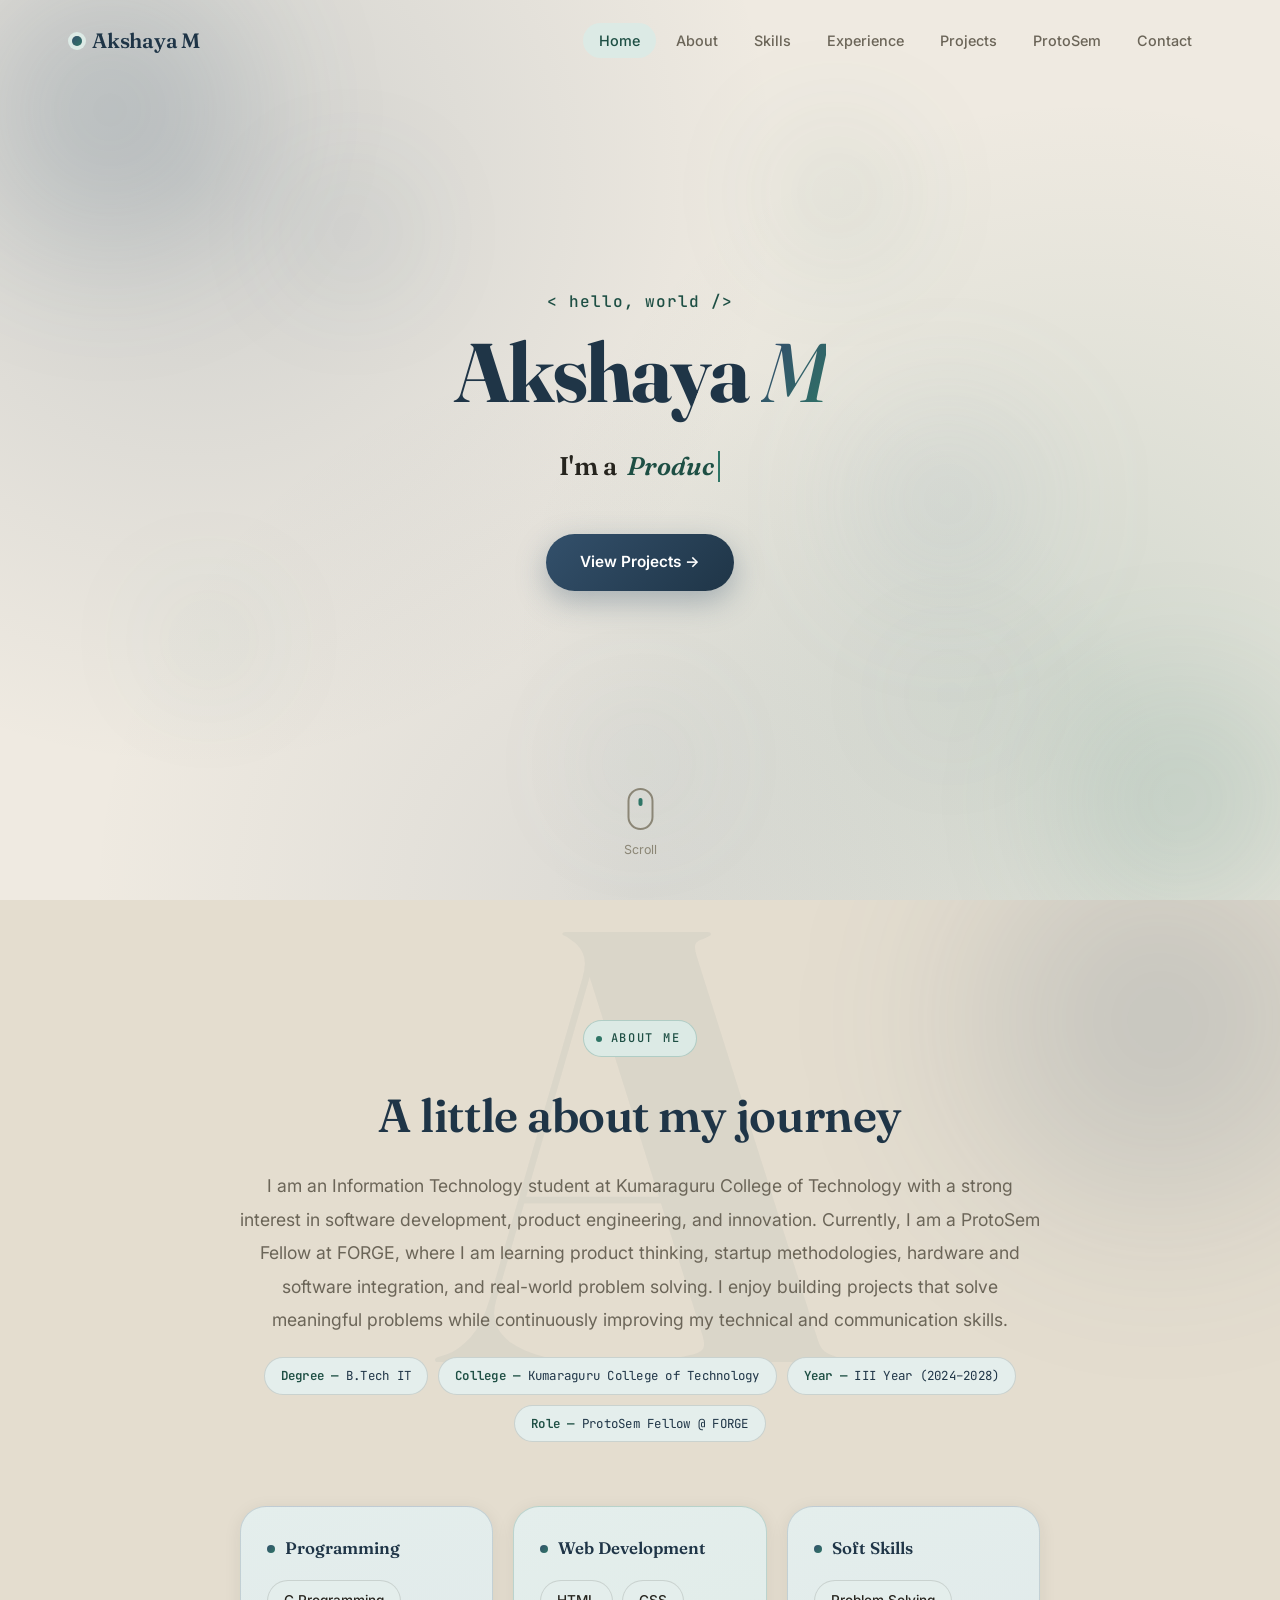
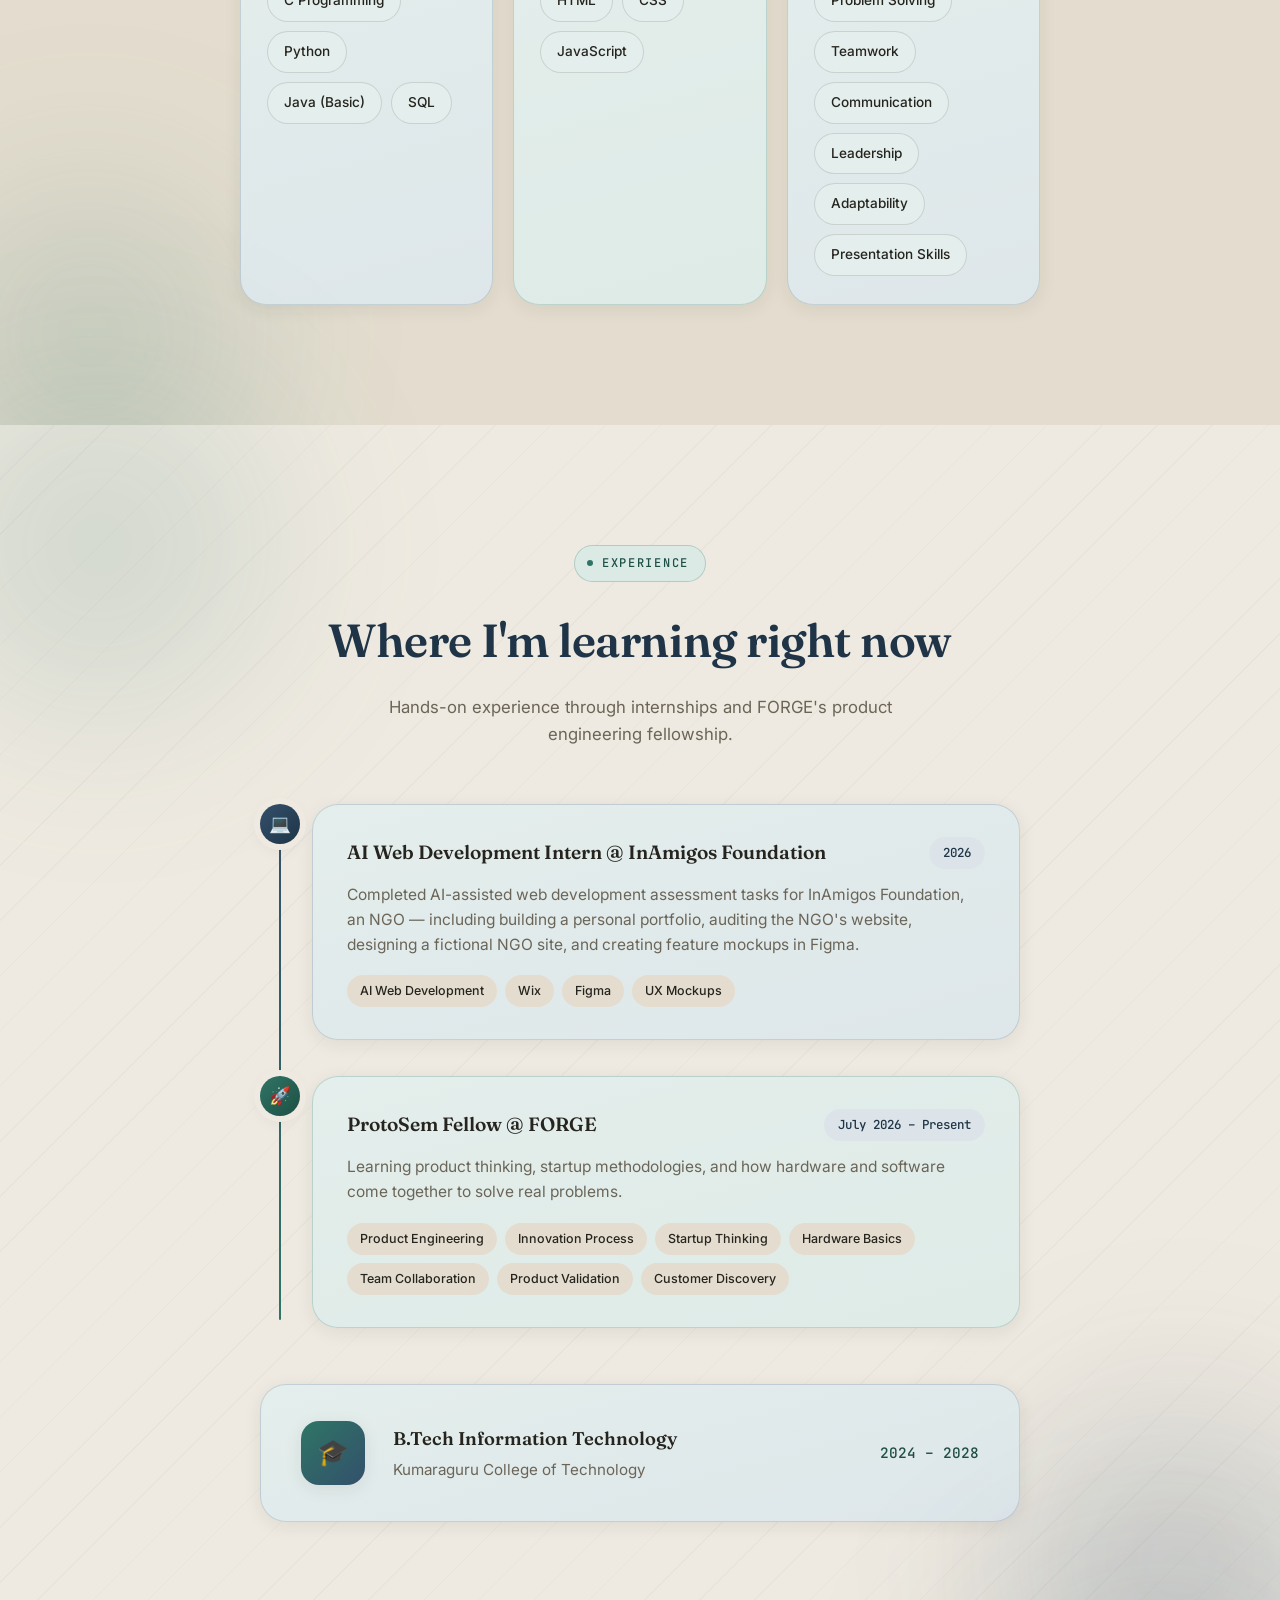
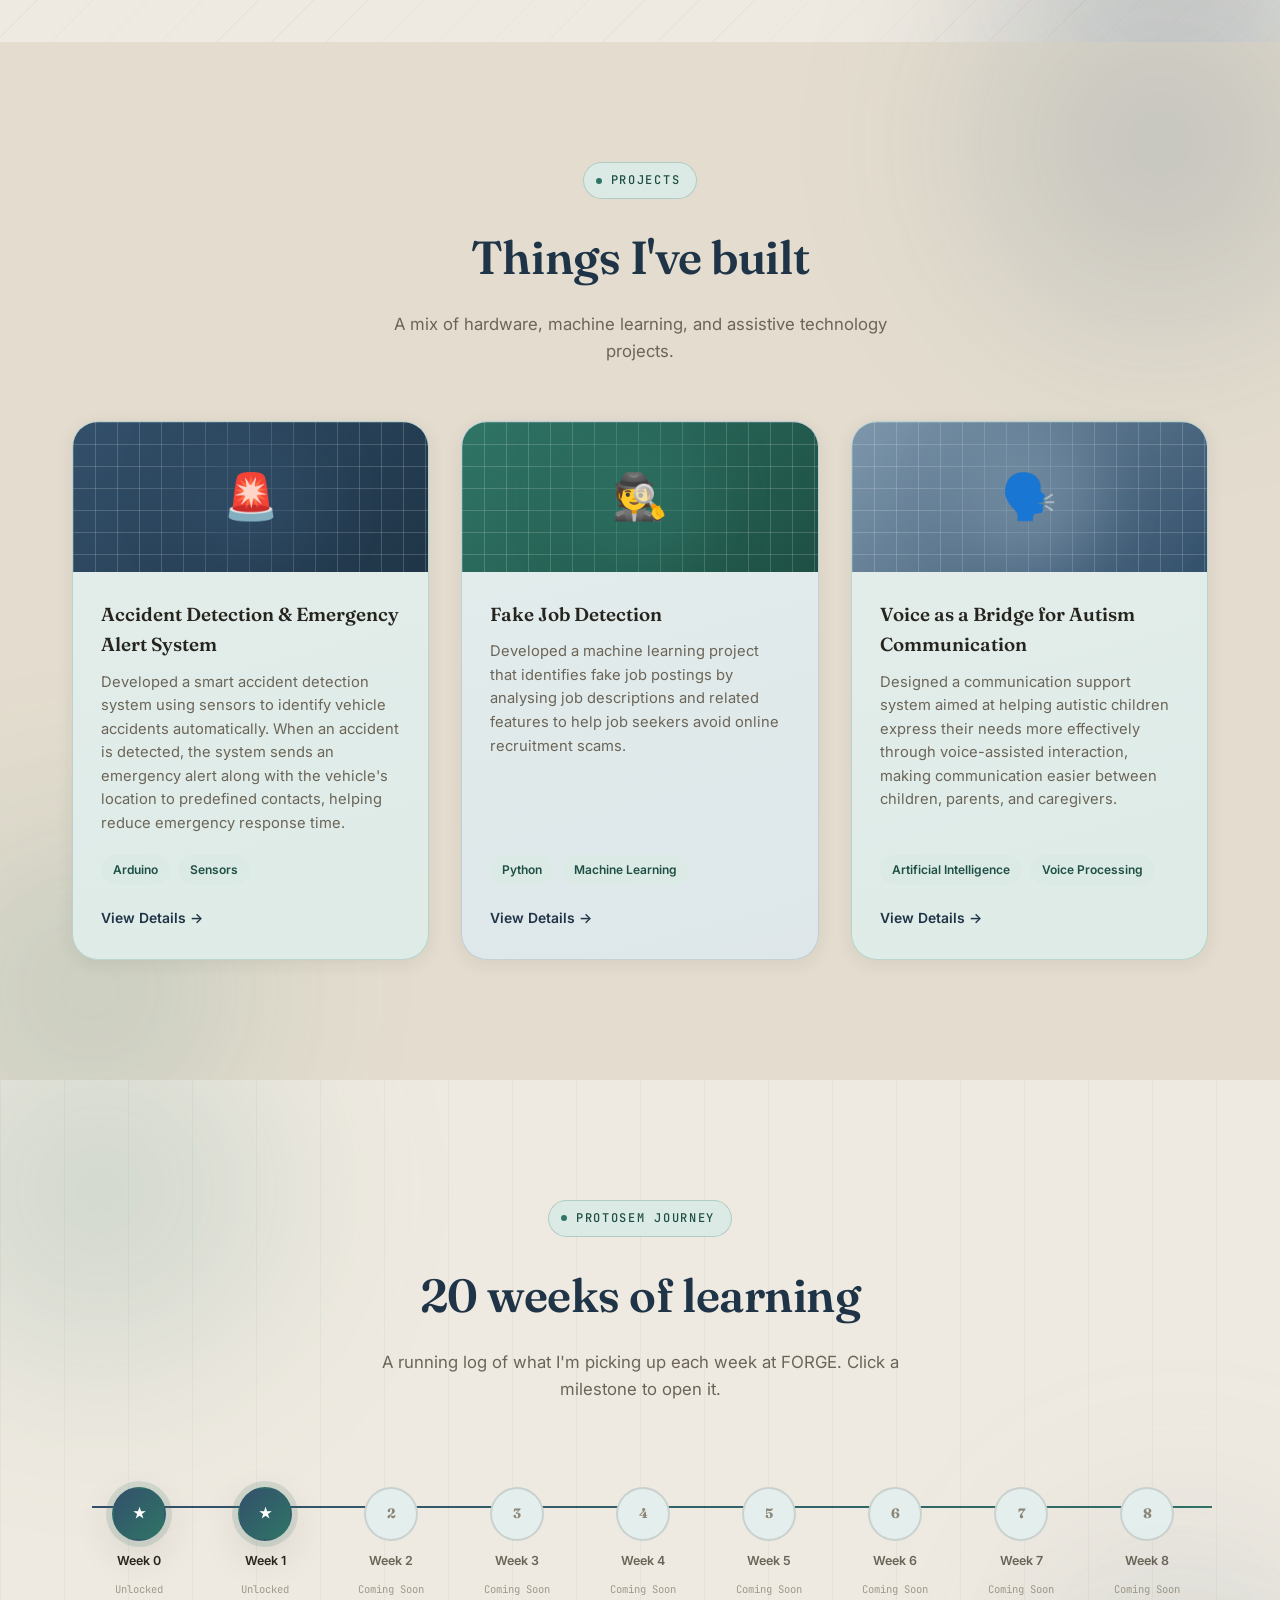
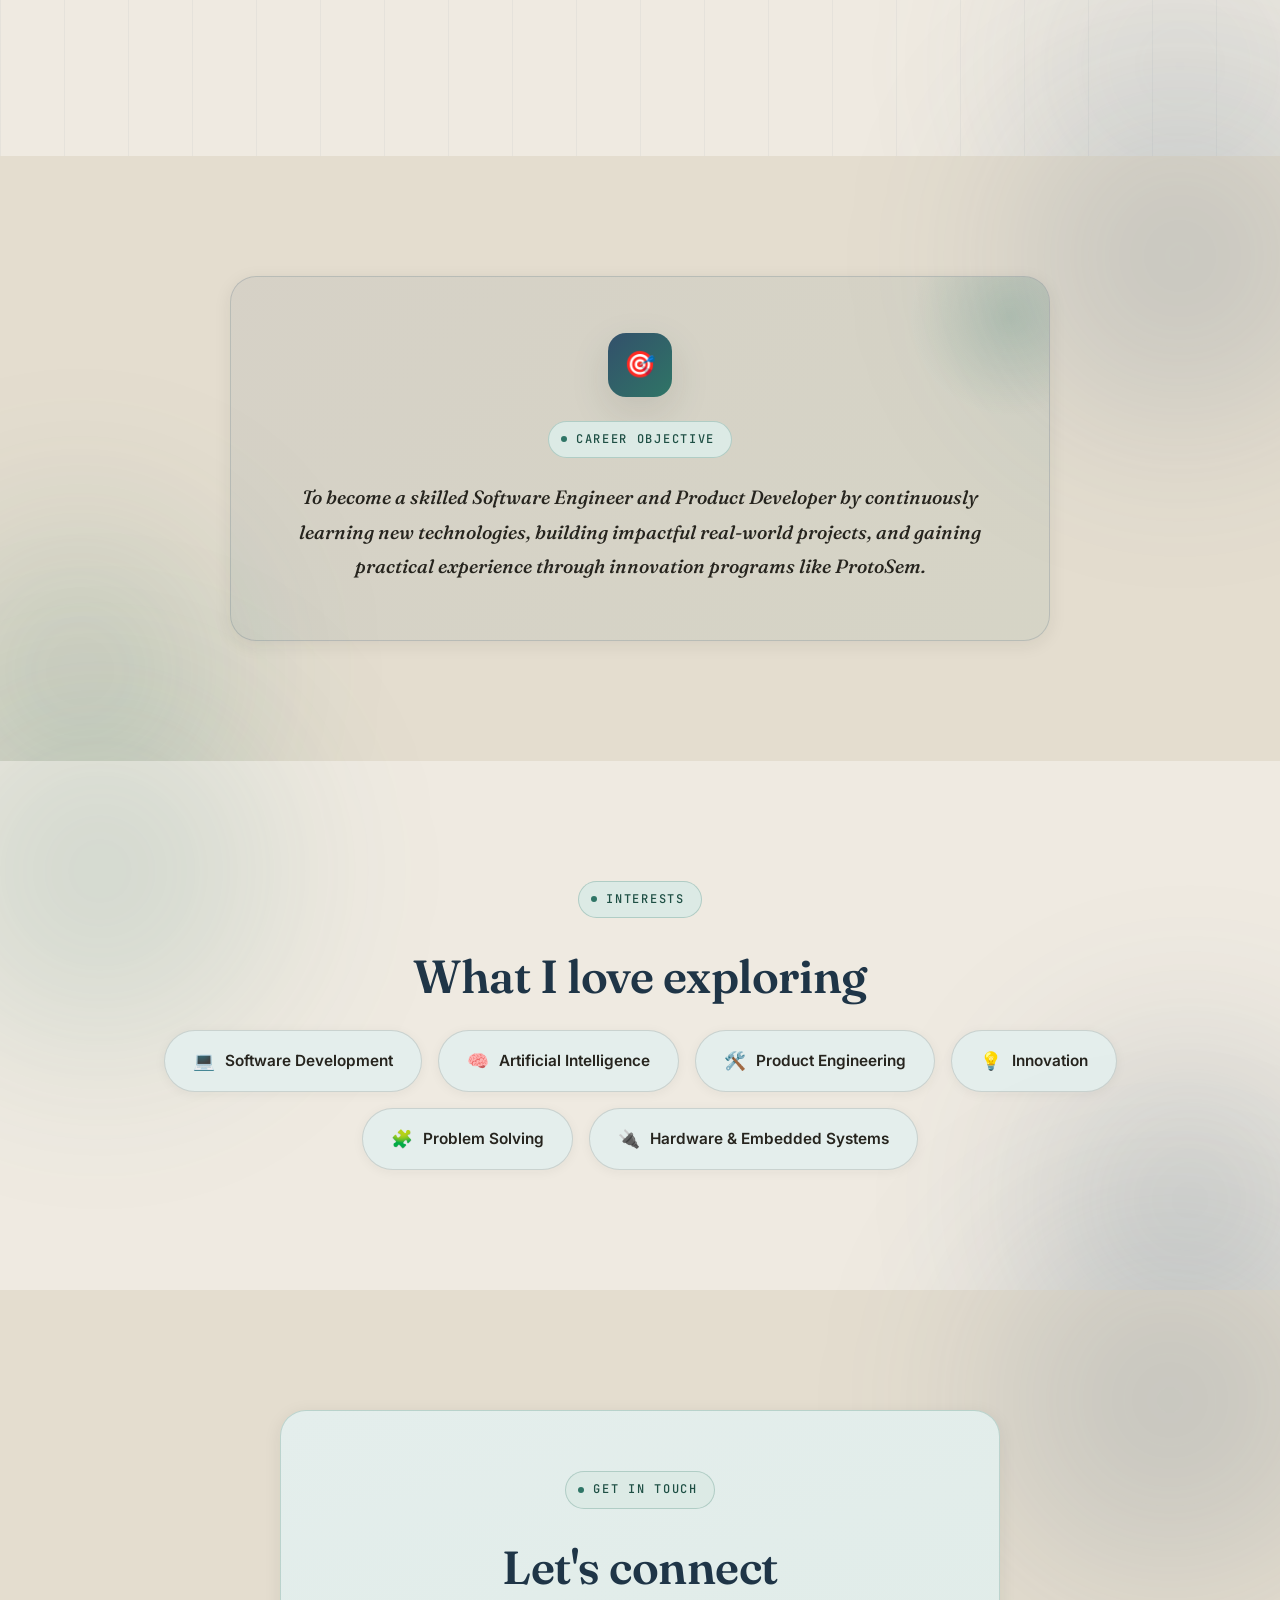
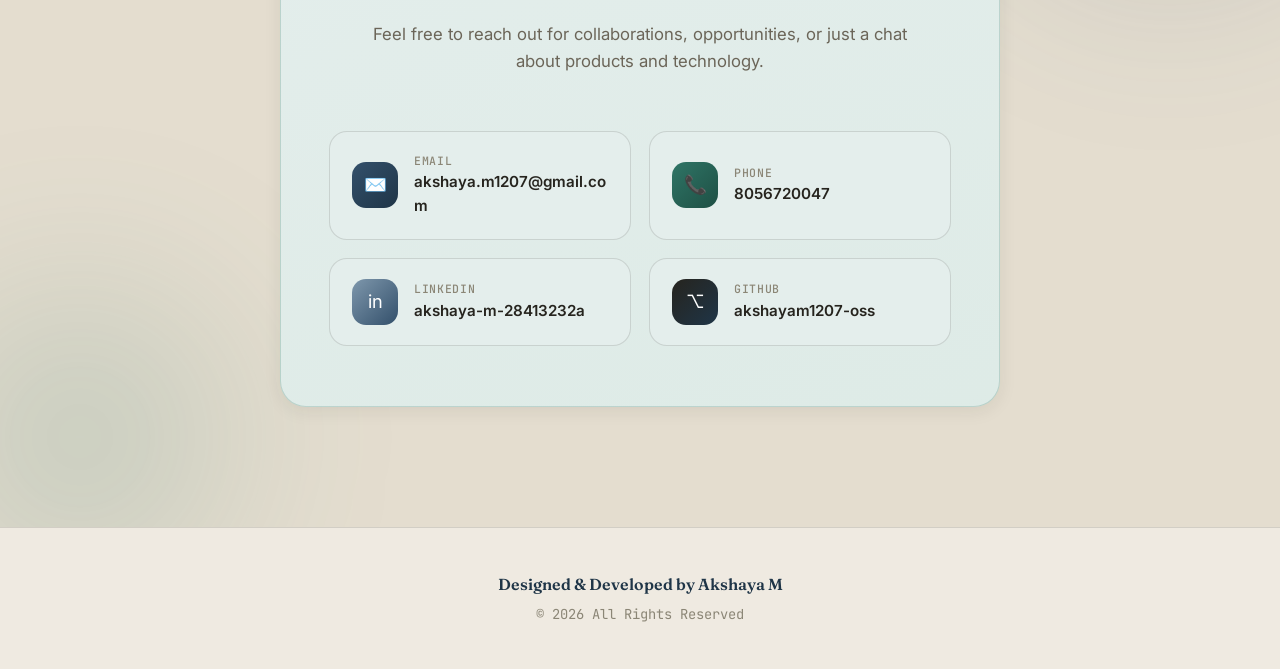
==== commit 6cb4dc3e: "resume button changed" ====
--- a/index.html
+++ b/index.html
@@ -697,9 +697,11 @@
 .modal-overlay.open{opacity:1;visibility:visible;}
 .modal-box{
   background:var(--paper);border-radius:var(--radius-lg);max-width:640px;width:100%;max-height:80vh;overflow-y:auto;
-  padding:44px;position:relative;transform:translateY(30px) scale(0.97);transition:transform 0.4s var(--ease);
+  padding:44px;position:relative;transform:translateY(30px) scale(0.97);transition:transform 0.4s var(--ease), max-width 0.3s var(--ease);
   box-shadow:var(--shadow-lg);border:1px solid var(--line);
 }
+.modal-box.modal-wide{max-width:820px;padding:52px;}
+@media (max-width:900px){.modal-box.modal-wide{max-width:640px;padding:44px;}}
 .modal-overlay.open .modal-box{transform:translateY(0) scale(1);}
 .modal-close{
   position:absolute;top:24px;right:24px;width:38px;height:38px;border-radius:50%;
@@ -893,7 +895,6 @@
     <div class="hero-role"><span class="prefix">I'm a</span> <span id="typed-text"></span><span class="cursor"></span></div>
     <div class="hero-buttons">
       <a href="#projects" class="btn btn-primary">View Projects →</a>
-      <a href="#" class="btn btn-secondary" id="resumeBtn">⬇ Download Resume</a>
     </div>
   </div>
 
@@ -1279,12 +1280,6 @@
       this.appendChild(ripple);
       setTimeout(() => ripple.remove(), 650);
     });
-  });
-
-  /* ---------- Resume download (placeholder) ---------- */
-  document.getElementById('resumeBtn').addEventListener('click', (e) => {
-    e.preventDefault();
-    alert('Add your resume PDF file and link it here (e.g. update the href of this button to "resume.pdf").');
   });
 
   /* ---------- Scroll reveal (IntersectionObserver) ---------- */
@@ -1390,11 +1385,13 @@
 
   /* ---------- Modal logic (weeks + projects) ---------- */
   const modalOverlay = document.getElementById('modalOverlay');
+  const modalBox = document.getElementById('modalBox');
   const modalContent = document.getElementById('modalContent');
   const modalClose = document.getElementById('modalClose');
 
-  function openModal(html){
+  function openModal(html, wide){
     modalContent.innerHTML = html;
+    modalBox.classList.toggle('modal-wide', !!wide);
     modalOverlay.classList.add('open');
     document.body.style.overflow = 'hidden';
   }
@@ -1413,7 +1410,7 @@
         <span class="modal-week">Week ${week}</span>
         <h3 class="modal-title">Coming Soon</h3>
         <div class="modal-placeholder">Content will be updated every week.</div>
-      `);
+      `, true);
       return;
     }
     let entriesHtml = data.entries.map(entry => `
@@ -1427,7 +1424,7 @@
       <span class="modal-week">${data.title}</span>
       <h3 class="modal-title">This week's learning</h3>
       ${entriesHtml}
-    `);
+    `, true);
   }
 
   /* ---------- Project modals ---------- */
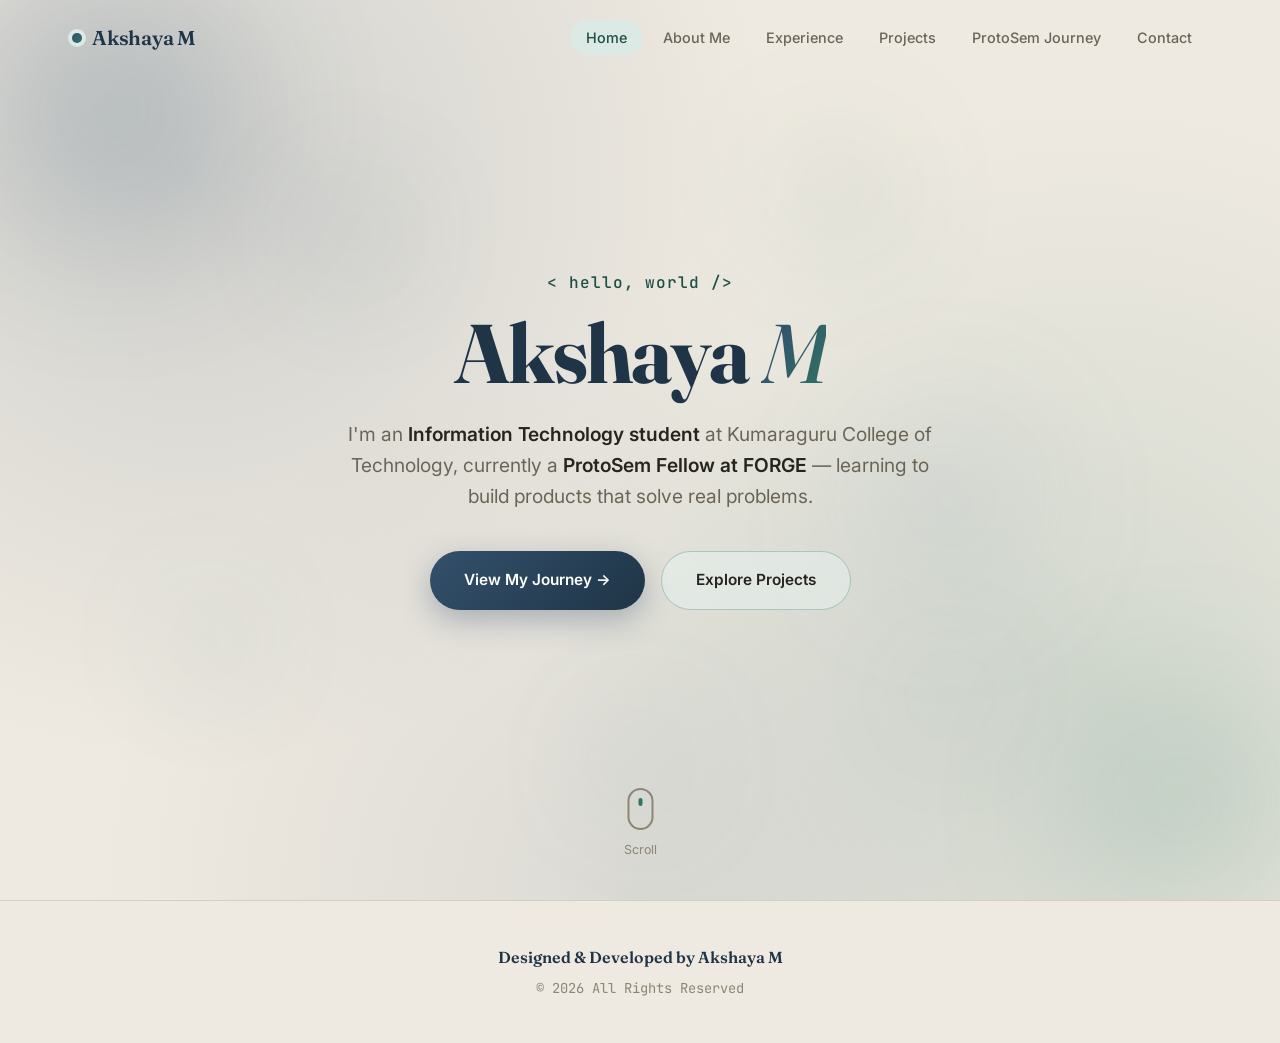
==== commit 6da1207f: "Converted portfolio to multi-page design" ====
--- a/index.html
+++ b/index.html
@@ -5,873 +5,27 @@
 <meta name="viewport" content="width=device-width, initial-scale=1.0">
 <title>Akshaya M — Software Engineer & Product Developer</title>
 <meta name="description" content="Portfolio of Akshaya M — Information Technology student, ProtoSem Fellow at FORGE, aspiring Software Engineer and Product Developer.">
-
 <link rel="preconnect" href="https://fonts.googleapis.com">
 <link rel="preconnect" href="https://fonts.gstatic.com" crossorigin>
 <link href="https://fonts.googleapis.com/css2?family=Fraunces:opsz,wght@9..144,300;9..144,500;9..144,600;9..144,700;9..144,800&family=Inter:wght@300;400;500;600;700&family=JetBrains+Mono:wght@400;500&display=swap" rel="stylesheet">
-
-<style>
-/* ============================================
-   ROOT VARIABLES — Design tokens
-   Palette: warm stone / slate blue / deep teal
-   ============================================ */
-:root{
-  --bg-base:#EFEAE1;        /* warm stone grey */
-  --bg-panel:#E4DDCF;       /* deeper stone panel */
-  --bg-panel-2:#DBD1BC;     /* deepest stone panel */
-  --paper:#E4EEEC;          /* light blue-teal panel — used as the default card fill */
-
-  --blue:#33506B;           /* slate blue — primary */
-  --blue-deep:#1F3547;
-  --blue-soft:#7E97AC;
-  --blue-mist:#DCE4E9;
-
-  --teal:#2F7566;           /* deep teal — accent */
-  --teal-deep:#1E4F44;
-  --teal-soft:#7FAEA0;
-  --teal-mist:#DCEAE5;
-
-  --ink:#26241E;
-  --ink-soft:#6B6558;
-  --ink-faint:#8B8676;
-
-  --line:rgba(38,36,30,0.14);
-  --line-soft:rgba(38,36,30,0.08);
-
-  --glass-warm:rgba(228,238,236,0.6);
-  --glass-warm-b:rgba(47,117,102,0.22);
-  --glass-cool:rgba(228,238,236,0.55);
-  --glass-cool-b:rgba(51,80,107,0.2);
-
-  --font-display:'Fraunces', serif;
-  --font-body:'Inter', sans-serif;
-  --font-mono:'JetBrains Mono', monospace;
-
-  --radius-sm:10px;
-  --radius-md:18px;
-  --radius-lg:26px;
-
-  --shadow-sm:0 4px 18px rgba(38,36,30,0.08);
-  --shadow-md:0 14px 40px rgba(38,36,30,0.12);
-  --shadow-lg:0 24px 64px rgba(38,36,30,0.16);
-
-  --ease:cubic-bezier(0.16,1,0.3,1);
-}
-
-*{margin:0;padding:0;box-sizing:border-box;}
-html{scroll-behavior:smooth;}
-
-@media (prefers-reduced-motion: reduce){
-  html{scroll-behavior:auto;}
-  *,*::before,*::after{animation-duration:0.001ms !important;animation-iteration-count:1 !important;transition-duration:0.001ms !important;scroll-behavior:auto !important;}
-}
-
-body{
-  font-family:var(--font-body);
-  color:var(--ink);
-  background:var(--bg-base);
-  overflow-x:hidden;
-  line-height:1.6;
-  position:relative;
-}
-
-/* ---------- Running background texture: fine dot-grid + soft grain, present start to end ---------- */
-body::before{
-  content:'';
-  position:fixed;
-  inset:0;
-  z-index:0;
-  pointer-events:none;
-  background-image:radial-gradient(rgba(38,36,30,0.14) 1px, transparent 1px);
-  background-size:26px 26px;
-  opacity:0.35;
-}
-
-/* ---------- PCB / circuit rails: a continuous motif running the full height of the page ---------- */
-.pcb-rail{
-  position:fixed;
-  top:0;bottom:0;
-  width:64px;
-  z-index:0;
-  pointer-events:none;
-  opacity:0.5;
-}
-.pcb-rail.left{left:0;}
-.pcb-rail.right{right:0;}
-.pcb-rail svg{width:100%;height:100%;}
-@media (max-width:1200px){.pcb-rail{width:36px;}}
-@media (max-width:900px){.pcb-rail{display:none;}}
-
-img{display:none;}
-a{text-decoration:none;color:inherit;}
-ul{list-style:none;}
-button{font-family:inherit;cursor:pointer;border:none;background:none;}
-::selection{background:var(--teal);color:#fff;}
-
-::-webkit-scrollbar{width:10px;}
-::-webkit-scrollbar-track{background:var(--bg-base);}
-::-webkit-scrollbar-thumb{background:linear-gradient(180deg,var(--blue),var(--teal));border-radius:10px;}
-
-.container{
-  max-width:1200px;
-  margin:0 auto;
-  padding:0 32px;
-  position:relative;
-  z-index:2;
-}
-
-.eyebrow{
-  display:inline-flex;
-  align-items:center;
-  gap:9px;
-  font-family:var(--font-mono);
-  font-size:12px;
-  font-weight:500;
-  letter-spacing:0.14em;
-  text-transform:uppercase;
-  color:var(--teal-deep);
-  background:var(--teal-mist);
-  padding:8px 16px 8px 12px;
-  border-radius:100px;
-  margin-bottom:22px;
-  border:1px solid rgba(47,117,102,0.25);
-}
-.eyebrow::before{
-  content:'';
-  width:6px;height:6px;
-  border-radius:50%;
-  background:var(--teal);
-  flex-shrink:0;
-}
-
-.section-title{
-  font-family:var(--font-display);
-  font-weight:600;
-  font-size:clamp(2rem,4vw,2.9rem);
-  letter-spacing:-0.01em;
-  margin-bottom:16px;
-  color:var(--blue-deep);
-}
-
-.section-sub{
-  color:var(--ink-soft);
-  font-size:1.05rem;
-  max-width:560px;
-  margin-bottom:56px;
-}
-
-.section-head{text-align:center;}
-.section-head .section-sub{margin-left:auto;margin-right:auto;}
-
-section{
-  position:relative;
-  padding:120px 0;
-  z-index:1;
-}
-
-/* ============================================
-   LOADER
-   ============================================ */
-#loader{
-  position:fixed;inset:0;
-  background:var(--bg-base);
-  z-index:9999;
-  display:flex;
-  align-items:center;
-  justify-content:center;
-  transition:opacity 0.7s var(--ease), visibility 0.7s var(--ease);
-}
-#loader.hidden{opacity:0;visibility:hidden;}
-.loader-mark{
-  font-family:var(--font-display);
-  font-weight:600;
-  font-size:2.2rem;
-  letter-spacing:-0.01em;
-  position:relative;
-  color:var(--blue-deep);
-}
-.loader-mark::after{
-  content:'';
-  position:absolute;
-  left:0;bottom:-10px;
-  height:3px;width:100%;
-  background:linear-gradient(90deg,var(--blue),var(--teal));
-  border-radius:10px;
-  animation:loaderBar 1.1s var(--ease) infinite;
-  transform-origin:left;
-}
-@keyframes loaderBar{
-  0%{transform:scaleX(0);}
-  50%{transform:scaleX(1);}
-  100%{transform:scaleX(1);transform-origin:right;opacity:0;}
-}
-
-/* ============================================
-   SCROLL PROGRESS BAR
-   ============================================ */
-#scroll-progress{
-  position:fixed;top:0;left:0;
-  height:3px;
-  background:linear-gradient(90deg,var(--blue),var(--teal));
-  z-index:2000;
-  width:0%;
-  transition:width 0.1s linear;
-}
-
-/* ============================================
-   NAVIGATION
-   ============================================ */
-#navbar{
-  position:fixed;
-  top:0;left:0;right:0;
-  z-index:1000;
-  padding:24px 0;
-  transition:all 0.4s var(--ease);
-}
-#navbar.scrolled{
-  padding:14px 0;
-  background:var(--glass-warm);
-  backdrop-filter:blur(20px) saturate(180%);
-  -webkit-backdrop-filter:blur(20px) saturate(180%);
-  border-bottom:1px solid var(--glass-warm-b);
-  box-shadow:var(--shadow-sm);
-}
-.nav-inner{display:flex;align-items:center;justify-content:space-between;}
-.logo{
-  font-family:var(--font-display);
-  font-weight:600;
-  font-size:1.3rem;
-  letter-spacing:-0.01em;
-  display:flex;
-  align-items:center;
-  gap:10px;
-  color:var(--blue-deep);
-}
-.logo-dot{
-  width:10px;height:10px;
-  border-radius:50%;
-  background:linear-gradient(135deg,var(--blue),var(--teal));
-  box-shadow:0 0 0 4px var(--teal-mist);
-}
-.nav-links{display:flex;align-items:center;gap:4px;}
-.nav-links a{
-  font-size:0.9rem;
-  font-weight:500;
-  color:var(--ink-soft);
-  padding:9px 16px;
-  border-radius:100px;
-  transition:all 0.3s var(--ease);
-  position:relative;
-}
-.nav-links a:hover{color:var(--ink);background:var(--bg-panel);}
-.nav-links a.active{color:var(--teal-deep);background:var(--teal-mist);}
-
-.nav-toggle{
-  display:none;
-  width:44px;height:44px;
-  border-radius:50%;
-  background:var(--bg-panel);
-  align-items:center;justify-content:center;
-  flex-direction:column;
-  gap:5px;
-}
-.nav-toggle span{width:20px;height:2px;background:var(--ink);border-radius:2px;transition:all 0.3s var(--ease);}
-.nav-toggle.open span:nth-child(1){transform:translateY(7px) rotate(45deg);}
-.nav-toggle.open span:nth-child(2){opacity:0;}
-.nav-toggle.open span:nth-child(3){transform:translateY(-7px) rotate(-45deg);}
-
-/* ============================================
-   HERO
-   ============================================ */
-#hero{
-  min-height:100vh;
-  display:flex;
-  align-items:center;
-  justify-content:center;
-  position:relative;
-  overflow:hidden;
-  padding-top:100px;
-  background:
-    radial-gradient(circle at 15% 20%, rgba(51,80,107,0.16), transparent 45%),
-    radial-gradient(circle at 85% 75%, rgba(47,117,102,0.14), transparent 45%),
-    radial-gradient(circle at 50% 100%, rgba(51,80,107,0.10), transparent 50%),
-    var(--bg-base);
-}
-
-.blob{position:absolute;border-radius:50%;filter:blur(60px);opacity:0.55;z-index:0;animation:float 16s ease-in-out infinite;}
-.blob-1{width:420px;height:420px;background:radial-gradient(circle,rgba(51,80,107,0.45),transparent 70%);top:-100px;left:-100px;animation-delay:0s;}
-.blob-2{width:360px;height:360px;background:radial-gradient(circle,rgba(47,117,102,0.35),transparent 70%);bottom:-80px;right:-80px;animation-delay:-5s;}
-.blob-3{width:280px;height:280px;background:radial-gradient(circle,rgba(126,151,172,0.35),transparent 70%);top:40%;right:15%;animation-delay:-9s;}
-@keyframes float{
-  0%,100%{transform:translate(0,0) scale(1);}
-  33%{transform:translate(30px,-40px) scale(1.08);}
-  66%{transform:translate(-20px,30px) scale(0.95);}
-}
-
-/* ---------- Section bubbles: larger ambient blobs used on every section below the hero ---------- */
-.sec-blob{
-  position:absolute;
-  border-radius:50%;
-  filter:blur(80px);
-  z-index:0;
-  pointer-events:none;
-  opacity:0.55;
-  animation:float 20s ease-in-out infinite;
-}
-.sec-blob.blue{background:radial-gradient(circle,rgba(51,80,107,0.42),transparent 70%);}
-.sec-blob.teal{background:radial-gradient(circle,rgba(47,117,102,0.38),transparent 70%);}
-.sec-blob.mist{background:radial-gradient(circle,rgba(126,151,172,0.34),transparent 70%);}
-@media (max-width:768px){
-  .sec-blob{filter:blur(50px);opacity:0.4;}
-}
-
-.particle{position:absolute;border-radius:50%;opacity:0.3;animation:particleFloat linear infinite;z-index:0;}
-@keyframes particleFloat{
-  0%{transform:translateY(0) translateX(0);opacity:0;}
-  10%{opacity:0.4;}
-  90%{opacity:0.4;}
-  100%{transform:translateY(-100vh) translateX(40px);opacity:0;}
-}
-
-.hero-content{position:relative;z-index:2;text-align:center;max-width:820px;margin:0 auto;padding:0 24px;}
-
-.hero-avatar{
-  width:150px;height:150px;
-  margin:0 auto 36px;
-  border-radius:50%;
-  position:relative;
-  display:flex;align-items:center;justify-content:center;
-  background:linear-gradient(135deg,var(--blue),var(--teal) 100%);
-  font-family:var(--font-display);
-  font-weight:700;
-  font-size:3rem;
-  color:#fff;
-  box-shadow:0 0 0 6px var(--paper), 0 0 0 9px rgba(51,80,107,0.15), var(--shadow-lg);
-  animation:avatarGlow 4s ease-in-out infinite;
-}
-@keyframes avatarGlow{
-  0%,100%{box-shadow:0 0 0 6px var(--paper),0 0 0 9px rgba(51,80,107,0.15),0 0 40px rgba(51,80,107,0.2);}
-  50%{box-shadow:0 0 0 6px var(--paper),0 0 0 12px rgba(47,117,102,0.2),0 0 55px rgba(47,117,102,0.28);}
-}
-
-.hero-greeting{
-  font-family:var(--font-mono);
-  font-size:1rem;
-  color:var(--teal-deep);
-  font-weight:500;
-  letter-spacing:0.06em;
-  margin-bottom:14px;
-  opacity:0;
-  animation:fadeUp 0.8s var(--ease) 0.2s forwards;
-}
-.hero-name{
-  font-family:var(--font-display);
-  font-weight:700;
-  font-size:clamp(2.8rem,7vw,5.2rem);
-  letter-spacing:-0.02em;
-  line-height:1.05;
-  color:var(--blue-deep);
-  margin-bottom:22px;
-  opacity:0;
-  animation:fadeUp 0.8s var(--ease) 0.4s forwards;
-}
-.hero-name em{
-  font-style:italic;
-  font-weight:500;
-  background:linear-gradient(120deg,var(--blue) 20%,var(--teal) 100%);
-  -webkit-background-clip:text;background-clip:text;-webkit-text-fill-color:transparent;
-}
-.hero-role{
-  font-family:var(--font-display);
-  font-size:clamp(1.1rem,2.6vw,1.6rem);
-  font-weight:500;
-  font-style:italic;
-  color:var(--ink-soft);
-  height:2.2em;
-  display:flex;align-items:center;justify-content:center;
-  margin-bottom:40px;
-  opacity:0;
-  animation:fadeUp 0.8s var(--ease) 0.6s forwards;
-}
-.hero-role .prefix{color:var(--ink);font-weight:600;font-style:normal;margin-right:10px;}
-#typed-text{color:var(--teal-deep);font-weight:600;}
-.cursor{display:inline-block;width:2px;height:1.2em;background:var(--teal);margin-left:4px;animation:blink 0.8s step-end infinite;}
-@keyframes blink{50%{opacity:0;}}
-
-.hero-buttons{display:flex;gap:16px;justify-content:center;flex-wrap:wrap;opacity:0;animation:fadeUp 0.8s var(--ease) 0.8s forwards;}
-@keyframes fadeUp{from{opacity:0;transform:translateY(24px);}to{opacity:1;transform:translateY(0);}}
-
-.btn{
-  position:relative;overflow:hidden;
-  font-weight:600;font-size:0.96rem;
-  padding:16px 34px;border-radius:100px;
-  display:inline-flex;align-items:center;gap:10px;
-  transition:transform 0.35s var(--ease), box-shadow 0.35s var(--ease);
-}
-.btn-primary{
-  background:linear-gradient(135deg,var(--blue),var(--blue-deep));
-  color:#fff;
-  box-shadow:0 10px 30px rgba(51,80,107,0.35);
-}
-.btn-primary:hover{transform:translateY(-3px);box-shadow:0 16px 40px rgba(51,80,107,0.45);}
-.btn-secondary{
-  background:var(--glass-warm);
-  backdrop-filter:blur(10px);
-  color:var(--ink);
-  border:1px solid rgba(47,117,102,0.3);
-}
-.btn-secondary:hover{transform:translateY(-3px);background:var(--teal-mist);box-shadow:var(--shadow-md);}
-
-.ripple{position:absolute;border-radius:50%;background:rgba(255,255,255,0.55);transform:scale(0);animation:rippleAnim 0.6s linear;pointer-events:none;}
-@keyframes rippleAnim{to{transform:scale(3);opacity:0;}}
-
-.scroll-indicator{
-  position:absolute;bottom:40px;left:50%;transform:translateX(-50%);
-  display:flex;flex-direction:column;align-items:center;gap:10px;
-  color:var(--ink-faint);font-size:0.78rem;z-index:2;
-  animation:bounce 2.2s ease-in-out infinite;
-}
-.mouse{width:26px;height:42px;border:2px solid var(--ink-faint);border-radius:14px;display:flex;justify-content:center;padding-top:8px;}
-.mouse-wheel{width:4px;height:8px;background:var(--teal);border-radius:2px;animation:wheel 1.6s ease-in-out infinite;}
-@keyframes wheel{0%{opacity:1;transform:translateY(0);}100%{opacity:0;transform:translateY(10px);}}
-@keyframes bounce{0%,100%{transform:translate(-50%,0);}50%{transform:translate(-50%,8px);}}
-
-/* ============================================
-   REVEAL ANIMATIONS
-   ============================================ */
-.reveal{opacity:0;transform:translateY(40px);transition:opacity 0.8s var(--ease), transform 0.8s var(--ease);}
-.reveal.visible{opacity:1;transform:translateY(0);}
-.reveal-stagger.visible .stagger-item{opacity:1;transform:translateY(0);}
-.stagger-item{opacity:0;transform:translateY(30px);transition:opacity 0.7s var(--ease), transform 0.7s var(--ease);}
-
-/* ============================================
-   CARD SURFACES — never plain white
-   ============================================ */
-.card-warm{
-  background:linear-gradient(165deg, var(--paper) 0%, var(--teal-mist) 130%);
-  border:1px solid rgba(47,117,102,0.22);
-  border-radius:var(--radius-lg);
-  box-shadow:var(--shadow-sm);
-  transition:transform 0.4s var(--ease), box-shadow 0.4s var(--ease);
-}
-.card-cool{
-  background:linear-gradient(165deg, var(--paper) 0%, var(--blue-mist) 130%);
-  border:1px solid rgba(51,80,107,0.18);
-  border-radius:var(--radius-lg);
-  box-shadow:var(--shadow-sm);
-  transition:transform 0.4s var(--ease), box-shadow 0.4s var(--ease);
-}
-
-/* ============================================
-   ABOUT SECTION — single column, no side box
-   ============================================ */
-#about{
-  background:var(--bg-panel);
-  overflow:hidden;
-}
-#about::before{
-  content:'A';
-  position:absolute;
-  font-family:var(--font-display);
-  font-weight:700;
-  font-size:min(48vw,620px);
-  line-height:1;
-  color:rgba(51,80,107,0.05);
-  top:-6%;
-  left:50%;
-  transform:translateX(-50%);
-  z-index:0;
-  pointer-events:none;
-  user-select:none;
-}
-.about-inner{
-  position:relative;
-  z-index:1;
-  max-width:800px;
-  margin:0 auto;
-  text-align:center;
-}
-.about-summary{
-  color:var(--ink-soft);
-  font-size:1.1rem;
-  margin-bottom:20px;
-  line-height:1.9;
-}
-.about-meta{
-  display:flex;
-  flex-wrap:wrap;
-  justify-content:center;
-  gap:10px;
-  margin-bottom:64px;
-}
-.meta-pill{
-  font-family:var(--font-mono);
-  font-size:0.78rem;
-  letter-spacing:0.02em;
-  color:var(--blue-deep);
-  background:var(--paper);
-  border:1px solid var(--line);
-  padding:8px 16px;
-  border-radius:100px;
-}
-.meta-pill b{color:var(--teal-deep);font-weight:600;}
-
-#skills{text-align:left;}
-.skills-grid{
-  display:grid;
-  grid-template-columns:repeat(3,1fr);
-  gap:20px;
-}
-.skills-block{
-  padding:28px 26px;
-}
-.skills-block-title{
-  font-family:var(--font-display);
-  font-weight:600;
-  font-size:1.05rem;
-  margin-bottom:18px;
-  display:flex;
-  align-items:center;
-  gap:10px;
-  color:var(--blue-deep);
-}
-.skills-block-title .dot{width:8px;height:8px;border-radius:50%;background:linear-gradient(135deg,var(--blue),var(--teal));}
-.badge-row{display:flex;flex-wrap:wrap;gap:9px;}
-.badge{
-  padding:9px 16px;
-  border-radius:100px;
-  background:var(--paper);
-  border:1px solid var(--line);
-  font-size:0.85rem;
-  font-weight:500;
-  color:var(--ink);
-  transition:all 0.35s var(--ease);
-  cursor:default;
-}
-.badge:hover{
-  transform:translateY(-3px);
-  background:linear-gradient(135deg,var(--blue),var(--teal));
-  color:#fff;
-  border-color:transparent;
-  box-shadow:0 10px 24px rgba(51,80,107,0.28);
-}
-
-/* ============================================
-   EXPERIENCE — TIMELINE
-   ============================================ */
-#experience{
-  background:var(--bg-base);
-  background-image:repeating-linear-gradient(135deg, transparent, transparent 38px, rgba(38,36,30,0.03) 38px, rgba(38,36,30,0.03) 39px);
-}
-.timeline{position:relative;max-width:760px;margin:0 auto;padding-left:52px;}
-.timeline::before{
-  content:'';
-  position:absolute;left:19px;top:8px;bottom:8px;width:2px;
-  background:linear-gradient(180deg,var(--blue),var(--teal));
-  border-radius:2px;
-}
-.timeline-item{position:relative;margin-bottom:36px;}
-.timeline-icon{
-  position:absolute;left:-52px;top:0;width:40px;height:40px;border-radius:50%;
-  background:linear-gradient(135deg,var(--blue),var(--blue-deep));
-  display:flex;align-items:center;justify-content:center;color:#fff;font-size:1.1rem;
-  box-shadow:0 0 0 6px var(--bg-base), var(--shadow-sm);
-  z-index:1;
-}
-.timeline-item:nth-child(even) .timeline-icon{background:linear-gradient(135deg,var(--teal),var(--teal-deep));}
-.timeline-card{padding:32px 34px;}
-.timeline-top{display:flex;justify-content:space-between;align-items:flex-start;flex-wrap:wrap;gap:12px;margin-bottom:14px;}
-.timeline-role{font-family:var(--font-display);font-weight:600;font-size:1.2rem;color:var(--ink);}
-.timeline-duration{
-  font-family:var(--font-mono);
-  font-size:0.78rem;font-weight:500;color:var(--blue-deep);
-  background:var(--blue-mist);padding:6px 14px;border-radius:100px;white-space:nowrap;
-}
-.timeline-desc{color:var(--ink-soft);margin-bottom:18px;font-size:0.97rem;}
-.tag-list{display:flex;flex-wrap:wrap;gap:8px;}
-.tag{
-  font-size:0.78rem;font-weight:500;padding:6px 13px;border-radius:100px;
-  background:var(--bg-panel);color:var(--ink);transition:all 0.3s var(--ease);
-}
-.tag:hover{background:var(--teal);color:#fff;transform:translateY(-2px);}
-
-.edu-card{
-  max-width:760px;margin:56px auto 0;padding:36px 40px;
-  display:flex;align-items:center;gap:28px;
-}
-.edu-icon{
-  width:64px;height:64px;border-radius:18px;
-  background:linear-gradient(135deg,var(--teal),var(--blue));
-  display:flex;align-items:center;justify-content:center;color:#fff;font-size:1.6rem;
-  flex-shrink:0;box-shadow:var(--shadow-sm);
-}
-.edu-degree{font-family:var(--font-display);font-weight:600;font-size:1.15rem;margin-bottom:4px;color:var(--ink);}
-.edu-college{color:var(--ink-soft);font-size:0.95rem;}
-.edu-years{margin-left:auto;font-family:var(--font-mono);font-weight:500;color:var(--teal-deep);font-size:0.9rem;white-space:nowrap;}
-
-/* ============================================
-   PROJECTS
-   ============================================ */
-#projects{background:var(--bg-panel);}
-.projects-grid{display:grid;grid-template-columns:repeat(auto-fit,minmax(320px,1fr));gap:32px;}
-.project-card{overflow:hidden;cursor:pointer;display:flex;flex-direction:column;}
-.project-card:hover{transform:translateY(-10px);box-shadow:var(--shadow-lg);}
-.project-visual{height:150px;position:relative;display:flex;align-items:center;justify-content:center;overflow:hidden;}
-.project-visual::before{
-  content:'';position:absolute;inset:0;opacity:0.5;
-  background-image:linear-gradient(rgba(255,255,255,0.35) 1px, transparent 1px),linear-gradient(90deg, rgba(255,255,255,0.35) 1px, transparent 1px);
-  background-size:22px 22px;
-}
-.project-visual .glow{position:absolute;width:140px;height:140px;border-radius:50%;filter:blur(30px);opacity:0.55;transition:transform 0.5s var(--ease);}
-.project-card:hover .glow{transform:scale(1.3);}
-.project-visual .project-icon{position:relative;z-index:2;font-size:2.8rem;color:#fff;transition:transform 0.5s var(--ease);}
-.project-card:hover .project-icon{transform:scale(1.12) rotate(-4deg);}
-
-.pv-1{background:linear-gradient(135deg,var(--blue),var(--blue-deep));}
-.pv-1 .glow{background:var(--blue);}
-.pv-2{background:linear-gradient(135deg,var(--teal),var(--teal-deep));}
-.pv-2 .glow{background:var(--teal);}
-.pv-3{background:linear-gradient(135deg,var(--blue-soft),var(--blue));}
-.pv-3 .glow{background:var(--blue-soft);}
-
-.project-body{padding:28px 28px 30px;display:flex;flex-direction:column;flex:1;}
-.project-title{font-family:var(--font-display);font-weight:600;font-size:1.18rem;margin-bottom:10px;color:var(--ink);}
-.project-desc{color:var(--ink-soft);font-size:0.92rem;margin-bottom:20px;flex:1;}
-.project-tags{display:flex;gap:8px;flex-wrap:wrap;margin-bottom:22px;}
-.project-tag{font-size:0.75rem;font-weight:600;padding:5px 12px;border-radius:100px;background:var(--teal-mist);color:var(--teal-deep);}
-.project-btn{align-self:flex-start;font-size:0.87rem;font-weight:600;color:var(--blue-deep);display:flex;align-items:center;gap:6px;transition:gap 0.3s var(--ease);}
-.project-btn:hover{gap:11px;}
-
-/* ============================================
-   PROTOSEM ROADMAP
-   ============================================ */
-#protosem{
-  background:var(--bg-base);
-  position:relative;
-  overflow:hidden;
-}
-#protosem::before{
-  content:'';
-  position:absolute;
-  inset:0;
-  background-image:repeating-linear-gradient(90deg, rgba(51,80,107,0.05) 0, rgba(51,80,107,0.05) 1px, transparent 1px, transparent 64px);
-  pointer-events:none;
-}
-.roadmap-scroll{overflow-x:auto;padding:20px 4px 30px;margin:0 -4px;scrollbar-width:thin;position:relative;z-index:1;}
-.roadmap-track{display:flex;gap:8px;position:relative;min-width:max-content;padding:0 8px;}
-.roadmap-track::before{
-  content:'';position:absolute;top:27px;left:20px;right:20px;height:2px;
-  background:linear-gradient(90deg,var(--blue),var(--teal),rgba(47,117,102,0.15));
-  z-index:0;
-}
-.milestone{position:relative;z-index:1;width:118px;display:flex;flex-direction:column;align-items:center;gap:10px;padding:8px 4px;border-radius:16px;transition:transform 0.3s var(--ease);}
-.milestone-node{
-  width:54px;height:54px;border-radius:50%;display:flex;align-items:center;justify-content:center;
-  font-family:var(--font-display);font-weight:700;font-size:0.85rem;
-  background:var(--paper);border:2px solid var(--line);color:var(--ink-faint);
-  transition:all 0.35s var(--ease);
-}
-.milestone-label{font-size:0.78rem;font-weight:600;color:var(--ink-soft);text-align:center;}
-.milestone-status{font-family:var(--font-mono);font-size:0.66rem;color:var(--ink-faint);opacity:0.8;text-align:center;}
-.milestone.active .milestone-node{
-  background:linear-gradient(135deg,var(--blue),var(--teal));
-  border-color:transparent;color:#fff;
-  box-shadow:0 0 0 6px rgba(47,117,102,0.15), var(--shadow-md);
-  animation:pulseNode 2.4s ease-in-out infinite;
-}
-@keyframes pulseNode{
-  0%,100%{box-shadow:0 0 0 6px rgba(47,117,102,0.15), var(--shadow-md);}
-  50%{box-shadow:0 0 0 10px rgba(47,117,102,0.22), var(--shadow-md);}
-}
-.milestone.active .milestone-label{color:var(--ink);}
-.milestone:hover{transform:translateY(-6px);cursor:pointer;}
-.milestone:hover .milestone-node{border-color:var(--teal);color:var(--teal-deep);}
-.milestone.active:hover .milestone-node{color:#fff;}
-
-/* Modal */
-.modal-overlay{
-  position:fixed;inset:0;background:rgba(31,53,71,0.5);backdrop-filter:blur(6px);z-index:3000;
-  display:flex;align-items:center;justify-content:center;padding:24px;
-  opacity:0;visibility:hidden;transition:opacity 0.4s var(--ease), visibility 0.4s var(--ease);
-}
-.modal-overlay.open{opacity:1;visibility:visible;}
-.modal-box{
-  background:var(--paper);border-radius:var(--radius-lg);max-width:640px;width:100%;max-height:80vh;overflow-y:auto;
-  padding:44px;position:relative;transform:translateY(30px) scale(0.97);transition:transform 0.4s var(--ease), max-width 0.3s var(--ease);
-  box-shadow:var(--shadow-lg);border:1px solid var(--line);
-}
-.modal-box.modal-wide{max-width:820px;padding:52px;}
-@media (max-width:900px){.modal-box.modal-wide{max-width:640px;padding:44px;}}
-.modal-overlay.open .modal-box{transform:translateY(0) scale(1);}
-.modal-close{
-  position:absolute;top:24px;right:24px;width:38px;height:38px;border-radius:50%;
-  background:var(--bg-panel);display:flex;align-items:center;justify-content:center;font-size:1.1rem;
-  color:var(--ink-soft);transition:all 0.3s var(--ease);
-}
-.modal-close:hover{background:var(--teal);color:#fff;transform:rotate(90deg);}
-.modal-week{
-  display:inline-block;font-family:var(--font-mono);font-size:0.78rem;font-weight:500;color:var(--blue-deep);
-  background:var(--blue-mist);padding:6px 16px;border-radius:100px;margin-bottom:18px;
-}
-.modal-title{font-family:var(--font-display);font-weight:600;font-size:1.6rem;margin-bottom:20px;color:var(--ink);}
-.modal-entry{margin-bottom:26px;}
-.modal-entry:last-child{margin-bottom:0;}
-.modal-entry h4{font-family:var(--font-display);font-weight:600;font-size:1.05rem;margin-bottom:10px;color:var(--ink);}
-.modal-entry p{color:var(--ink-soft);font-size:0.96rem;margin-bottom:8px;}
-.modal-entry ul{margin:10px 0 0 0;}
-.modal-entry ul li{color:var(--ink-soft);font-size:0.94rem;padding-left:20px;position:relative;margin-bottom:6px;}
-.modal-entry ul li::before{content:'';position:absolute;left:0;top:9px;width:6px;height:6px;border-radius:50%;background:var(--teal);}
-.modal-placeholder{text-align:center;padding:40px 20px;color:var(--ink-faint);font-size:1.05rem;font-style:italic;}
-
-/* ============================================
-   CAREER OBJECTIVE
-   ============================================ */
-#objective{background:var(--bg-panel);}
-.objective-card{
-  max-width:820px;margin:0 auto;padding:56px;text-align:center;position:relative;overflow:hidden;
-  background:linear-gradient(135deg, rgba(51,80,107,0.08), rgba(47,117,102,0.08));
-}
-.objective-card::before{
-  content:'';position:absolute;top:-60px;right:-60px;width:200px;height:200px;border-radius:50%;
-  background:radial-gradient(circle,rgba(47,117,102,0.2),transparent 70%);
-}
-.objective-icon{
-  width:64px;height:64px;border-radius:18px;background:linear-gradient(135deg,var(--blue),var(--teal));
-  display:flex;align-items:center;justify-content:center;color:#fff;font-size:1.6rem;margin:0 auto 24px;
-  box-shadow:var(--shadow-md);
-}
-.objective-text{font-family:var(--font-display);font-size:1.2rem;color:var(--ink);font-weight:500;font-style:italic;line-height:1.8;position:relative;z-index:1;}
-
-/* ============================================
-   INTERESTS
-   ============================================ */
-#interests{background:var(--bg-base);}
-.chip-cloud{display:flex;flex-wrap:wrap;gap:16px;justify-content:center;}
-.chip{
-  padding:16px 28px;border-radius:100px;background:var(--paper);border:1px solid var(--line);
-  font-weight:600;font-size:0.96rem;display:flex;align-items:center;gap:10px;
-  box-shadow:0 2px 12px rgba(38,36,30,0.05);transition:all 0.4s var(--ease);cursor:default;
-}
-.chip .chip-icon{font-size:1.1rem;}
-.chip:nth-child(odd):hover{background:linear-gradient(135deg,var(--blue),var(--blue-deep));color:#fff;box-shadow:0 14px 30px rgba(51,80,107,0.3);}
-.chip:nth-child(even):hover{background:linear-gradient(135deg,var(--teal),var(--teal-deep));color:#fff;box-shadow:0 14px 30px rgba(47,117,102,0.3);}
-.chip:hover{transform:translateY(-6px) rotate(-1deg);}
-
-/* ============================================
-   CONTACT
-   ============================================ */
-#contact{background:var(--bg-panel);}
-.contact-card{max-width:720px;margin:0 auto;padding:60px 48px;text-align:center;}
-.contact-links{display:grid;grid-template-columns:repeat(2,1fr);gap:18px;margin-top:40px;}
-.contact-link{
-  display:flex;align-items:center;gap:16px;padding:20px 22px;border-radius:18px;
-  background:var(--paper);border:1px solid var(--line);
-  transition:all 0.35s var(--ease);text-align:left;
-}
-.contact-link:hover{transform:translateY(-5px);box-shadow:var(--shadow-md);border-color:transparent;}
-.contact-icon{width:46px;height:46px;border-radius:14px;display:flex;align-items:center;justify-content:center;color:#fff;font-size:1.15rem;flex-shrink:0;}
-.contact-link:nth-child(1) .contact-icon{background:linear-gradient(135deg,var(--blue),var(--blue-deep));}
-.contact-link:nth-child(2) .contact-icon{background:linear-gradient(135deg,var(--teal),var(--teal-deep));}
-.contact-link:nth-child(3) .contact-icon{background:linear-gradient(135deg,var(--blue-soft),var(--blue));}
-.contact-link:nth-child(4) .contact-icon{background:linear-gradient(135deg,var(--ink),var(--blue-deep));}
-.contact-label{font-family:var(--font-mono);font-size:0.72rem;color:var(--ink-faint);font-weight:500;text-transform:uppercase;letter-spacing:0.06em;}
-.contact-value{font-weight:600;font-size:0.95rem;word-break:break-word;color:var(--ink);}
-
-/* ============================================
-   FOOTER
-   ============================================ */
-footer{padding:44px 0;text-align:center;border-top:1px solid var(--line);background:var(--bg-base);position:relative;z-index:1;}
-.footer-name{font-family:var(--font-display);font-weight:600;margin-bottom:6px;color:var(--blue-deep);}
-.footer-copy{color:var(--ink-faint);font-size:0.86rem;font-family:var(--font-mono);}
-
-/* ============================================
-   BACK TO TOP
-   ============================================ */
-#back-to-top{
-  position:fixed;bottom:32px;right:32px;width:52px;height:52px;border-radius:50%;
-  background:linear-gradient(135deg,var(--blue),var(--teal));color:#fff;
-  display:flex;align-items:center;justify-content:center;font-size:1.2rem;
-  box-shadow:var(--shadow-md);z-index:900;
-  opacity:0;visibility:hidden;transform:translateY(20px);transition:all 0.4s var(--ease);
-}
-#back-to-top.show{opacity:1;visibility:visible;transform:translateY(0);}
-#back-to-top:hover{transform:translateY(-4px) scale(1.06);}
-
-/* ============================================
-   RESPONSIVE
-   ============================================ */
-@media (max-width:900px){
-  .skills-grid{grid-template-columns:1fr;}
-  .contact-links{grid-template-columns:1fr;}
-}
-
-@media (max-width:768px){
-  .nav-links{
-    position:fixed;top:74px;left:16px;right:16px;flex-direction:column;align-items:stretch;
-    background:var(--glass-warm);backdrop-filter:blur(20px);border:1px solid var(--glass-warm-b);
-    border-radius:20px;padding:14px;gap:4px;box-shadow:var(--shadow-lg);
-    transform:translateY(-12px);opacity:0;visibility:hidden;transition:all 0.35s var(--ease);
-  }
-  .nav-links.open{transform:translateY(0);opacity:1;visibility:visible;}
-  .nav-links a{text-align:center;padding:12px;}
-  .nav-toggle{display:flex;}
-  section{padding:80px 0;}
-  .timeline{padding-left:44px;}
-  .timeline-icon{left:-44px;width:34px;height:34px;font-size:0.95rem;}
-  .edu-card{flex-direction:column;text-align:center;}
-  .edu-years{margin-left:0;}
-  .objective-card,.contact-card{padding:36px 24px;}
-}
-
-@media (max-width:480px){
-  .container{padding:0 20px;}
-  .hero-avatar{width:120px;height:120px;font-size:2.3rem;}
-}
-</style>
+<link rel="stylesheet" href="style.css">
 </head>
 <body>
 
 <div id="loader"><div class="loader-mark">Akshaya M</div></div>
 <div id="scroll-progress"></div>
 
-<!-- Continuous circuit-trace rails, run the full height of the page -->
-<div class="pcb-rail left" aria-hidden="true">
-  <svg viewBox="0 0 64 2000" preserveAspectRatio="none">
-    <path d="M32 0 V180 H10 V420 H32 V700 H54 V980 H32 V1260 H10 V1540 H32 V1820 V2000" fill="none" stroke="#33506B" stroke-width="1.4" opacity="0.35"/>
-    <circle cx="32" cy="180" r="4" fill="#2F7566" opacity="0.5"/>
-    <circle cx="10" cy="420" r="4" fill="#33506B" opacity="0.5"/>
-    <circle cx="32" cy="700" r="4" fill="#2F7566" opacity="0.5"/>
-    <circle cx="54" cy="980" r="4" fill="#33506B" opacity="0.5"/>
-    <circle cx="32" cy="1260" r="4" fill="#2F7566" opacity="0.5"/>
-    <circle cx="10" cy="1540" r="4" fill="#33506B" opacity="0.5"/>
-    <circle cx="32" cy="1820" r="4" fill="#2F7566" opacity="0.5"/>
-  </svg>
-</div>
-<div class="pcb-rail right" aria-hidden="true">
-  <svg viewBox="0 0 64 2000" preserveAspectRatio="none">
-    <path d="M32 0 V240 H54 V520 H32 V800 H10 V1060 H32 V1340 H54 V1620 H32 V1900 V2000" fill="none" stroke="#2F7566" stroke-width="1.4" opacity="0.35"/>
-    <circle cx="32" cy="240" r="4" fill="#33506B" opacity="0.5"/>
-    <circle cx="54" cy="520" r="4" fill="#2F7566" opacity="0.5"/>
-    <circle cx="32" cy="800" r="4" fill="#33506B" opacity="0.5"/>
-    <circle cx="10" cy="1060" r="4" fill="#2F7566" opacity="0.5"/>
-    <circle cx="32" cy="1340" r="4" fill="#33506B" opacity="0.5"/>
-    <circle cx="54" cy="1620" r="4" fill="#2F7566" opacity="0.5"/>
-    <circle cx="32" cy="1900" r="4" fill="#33506B" opacity="0.5"/>
-  </svg>
-</div>
-
 <!-- ============ NAVIGATION ============ -->
 <nav id="navbar">
   <div class="container nav-inner">
-    <a href="#hero" class="logo"><span class="logo-dot"></span>Akshaya M</a>
+    <a href="index.html" class="logo"><span class="logo-dot"></span>Akshaya M</a>
     <ul class="nav-links" id="navLinks">
-      <li><a href="#hero" class="active">Home</a></li>
-      <li><a href="#about">About</a></li>
-      <li><a href="#skills">Skills</a></li>
-      <li><a href="#experience">Experience</a></li>
-      <li><a href="#projects">Projects</a></li>
-      <li><a href="#protosem">ProtoSem</a></li>
-      <li><a href="#contact">Contact</a></li>
+      <li><a href="index.html" class="active">Home</a></li>
+      <li><a href="about.html">About Me</a></li>
+      <li><a href="experience.html">Experience</a></li>
+      <li><a href="projects.html">Projects</a></li>
+      <li><a href="protosem.html">ProtoSem Journey</a></li>
+      <li><a href="contact.html">Contact</a></li>
     </ul>
     <button class="nav-toggle" id="navToggle" aria-label="Toggle menu"><span></span><span></span><span></span></button>
   </div>
@@ -892,258 +46,17 @@
   <div class="hero-content">
     <p class="hero-greeting">&lt; hello, world /&gt;</p>
     <h1 class="hero-name">Akshaya <em>M</em></h1>
-    <div class="hero-role"><span class="prefix">I'm a</span> <span id="typed-text"></span><span class="cursor"></span></div>
+    <p class="hero-intro">I'm an <strong>Information Technology student</strong> at Kumaraguru College of Technology, currently a <strong>ProtoSem Fellow at FORGE</strong> — learning to build products that solve real problems.</p>
     <div class="hero-buttons">
-      <a href="#projects" class="btn btn-primary">View Projects →</a>
+      <a href="protosem.html" class="btn btn-primary">View My Journey →</a>
+      <a href="projects.html" class="btn btn-secondary">Explore Projects</a>
     </div>
   </div>
 
-  <div class="scroll-indicator"><div class="mouse"><div class="mouse-wheel"></div></div><span>Scroll</span></div>
-</section>
-
-<!-- ============ ABOUT ============ -->
-<section id="about">
-  <div class="sec-blob blue" style="width:560px;height:560px;top:-160px;right:-160px;animation-delay:-2s;"></div>
-  <div class="sec-blob teal" style="width:460px;height:460px;bottom:-140px;left:-140px;animation-delay:-8s;"></div>
-  <div class="container">
-    <div class="about-inner">
-      <span class="eyebrow reveal">About Me</span>
-      <h2 class="section-title reveal">A little about my journey</h2>
-      <p class="about-summary reveal">I am an Information Technology student at Kumaraguru College of Technology with a strong interest in software development, product engineering, and innovation. Currently, I am a ProtoSem Fellow at FORGE, where I am learning product thinking, startup methodologies, hardware and software integration, and real-world problem solving. I enjoy building projects that solve meaningful problems while continuously improving my technical and communication skills.</p>
-
-      <div class="about-meta reveal">
-        <span class="meta-pill"><b>Degree —</b> B.Tech IT</span>
-        <span class="meta-pill"><b>College —</b> Kumaraguru College of Technology</span>
-        <span class="meta-pill"><b>Year —</b> III Year (2024–2028)</span>
-        <span class="meta-pill"><b>Role —</b> ProtoSem Fellow @ FORGE</span>
-      </div>
-
-      <div id="skills">
-        <div class="skills-grid">
-          <div class="skills-block card-cool reveal-stagger">
-            <div class="skills-block-title"><span class="dot"></span>Programming</div>
-            <div class="badge-row">
-              <span class="badge stagger-item">C Programming</span>
-              <span class="badge stagger-item">Python</span>
-              <span class="badge stagger-item">Java (Basic)</span>
-              <span class="badge stagger-item">SQL</span>
-            </div>
-          </div>
-
-          <div class="skills-block card-warm reveal-stagger">
-            <div class="skills-block-title"><span class="dot"></span>Web Development</div>
-            <div class="badge-row">
-              <span class="badge stagger-item">HTML</span>
-              <span class="badge stagger-item">CSS</span>
-              <span class="badge stagger-item">JavaScript</span>
-            </div>
-          </div>
-
-          <div class="skills-block card-cool reveal-stagger">
-            <div class="skills-block-title"><span class="dot"></span>Soft Skills</div>
-            <div class="badge-row">
-              <span class="badge stagger-item">Problem Solving</span>
-              <span class="badge stagger-item">Teamwork</span>
-              <span class="badge stagger-item">Communication</span>
-              <span class="badge stagger-item">Leadership</span>
-              <span class="badge stagger-item">Adaptability</span>
-              <span class="badge stagger-item">Presentation Skills</span>
-            </div>
-          </div>
-        </div>
-      </div>
-    </div>
-  </div>
-</section>
-
-<!-- ============ EXPERIENCE ============ -->
-<section id="experience">
-  <div class="sec-blob teal" style="width:520px;height:520px;top:-140px;left:-160px;animation-delay:-4s;"></div>
-  <div class="sec-blob blue" style="width:480px;height:480px;bottom:-160px;right:-140px;animation-delay:-11s;"></div>
-  <div class="container">
-    <div class="section-head reveal">
-      <span class="eyebrow">Experience</span>
-      <h2 class="section-title">Where I'm learning right now</h2>
-      <p class="section-sub">Hands-on experience through internships and FORGE's product engineering fellowship.</p>
-    </div>
-
-    <div class="timeline">
-      <div class="timeline-item reveal">
-        <div class="timeline-icon">💻</div>
-        <div class="card-cool timeline-card">
-          <div class="timeline-top">
-            <span class="timeline-role">AI Web Development Intern @ InAmigos Foundation</span>
-            <span class="timeline-duration">2026</span>
-          </div>
-          <p class="timeline-desc">Completed AI-assisted web development assessment tasks for InAmigos Foundation, an NGO — including building a personal portfolio, auditing the NGO's website, designing a fictional NGO site, and creating feature mockups in Figma.</p>
-          <div class="tag-list">
-            <span class="tag">AI Web Development</span>
-            <span class="tag">Wix</span>
-            <span class="tag">Figma</span>
-            <span class="tag">UX Mockups</span>
-          </div>
-        </div>
-      </div>
-
-      <div class="timeline-item reveal">
-        <div class="timeline-icon">🚀</div>
-        <div class="card-warm timeline-card">
-          <div class="timeline-top">
-            <span class="timeline-role">ProtoSem Fellow @ FORGE</span>
-            <span class="timeline-duration">July 2026 – Present</span>
-          </div>
-          <p class="timeline-desc">Learning product thinking, startup methodologies, and how hardware and software come together to solve real problems.</p>
-          <div class="tag-list">
-            <span class="tag">Product Engineering</span>
-            <span class="tag">Innovation Process</span>
-            <span class="tag">Startup Thinking</span>
-            <span class="tag">Hardware Basics</span>
-            <span class="tag">Team Collaboration</span>
-            <span class="tag">Product Validation</span>
-            <span class="tag">Customer Discovery</span>
-          </div>
-        </div>
-      </div>
-    </div>
-
-    <div class="card-cool edu-card reveal">
-      <div class="edu-icon">🎓</div>
-      <div>
-        <div class="edu-degree">B.Tech Information Technology</div>
-        <div class="edu-college">Kumaraguru College of Technology</div>
-      </div>
-      <div class="edu-years">2024 – 2028</div>
-    </div>
-  </div>
-</section>
-
-<!-- ============ PROJECTS ============ -->
-<section id="projects">
-  <div class="sec-blob blue" style="width:560px;height:560px;top:-180px;right:-160px;animation-delay:-6s;"></div>
-  <div class="sec-blob teal" style="width:480px;height:480px;bottom:-150px;left:-150px;animation-delay:-1s;"></div>
-  <div class="container">
-    <div class="section-head reveal">
-      <span class="eyebrow">Projects</span>
-      <h2 class="section-title">Things I've built</h2>
-      <p class="section-sub">A mix of hardware, machine learning, and assistive technology projects.</p>
-    </div>
-
-    <div class="projects-grid">
-
-      <div class="card-warm project-card reveal" data-modal="p1">
-        <div class="project-visual pv-1"><div class="glow"></div><span class="project-icon">🚨</span></div>
-        <div class="project-body">
-          <h3 class="project-title">Accident Detection & Emergency Alert System</h3>
-          <p class="project-desc">Developed a smart accident detection system using sensors to identify vehicle accidents automatically. When an accident is detected, the system sends an emergency alert along with the vehicle's location to predefined contacts, helping reduce emergency response time.</p>
-          <div class="project-tags"><span class="project-tag">Arduino</span><span class="project-tag">Sensors</span></div>
-          <span class="project-btn">View Details →</span>
-        </div>
-      </div>
-
-      <div class="card-cool project-card reveal" data-modal="p2">
-        <div class="project-visual pv-2"><div class="glow"></div><span class="project-icon">🕵️</span></div>
-        <div class="project-body">
-          <h3 class="project-title">Fake Job Detection</h3>
-          <p class="project-desc">Developed a machine learning project that identifies fake job postings by analysing job descriptions and related features to help job seekers avoid online recruitment scams.</p>
-          <div class="project-tags"><span class="project-tag">Python</span><span class="project-tag">Machine Learning</span></div>
-          <span class="project-btn">View Details →</span>
-        </div>
-      </div>
-
-      <div class="card-warm project-card reveal" data-modal="p3">
-        <div class="project-visual pv-3"><div class="glow"></div><span class="project-icon">🗣️</span></div>
-        <div class="project-body">
-          <h3 class="project-title">Voice as a Bridge for Autism Communication</h3>
-          <p class="project-desc">Designed a communication support system aimed at helping autistic children express their needs more effectively through voice-assisted interaction, making communication easier between children, parents, and caregivers.</p>
-          <div class="project-tags"><span class="project-tag">Artificial Intelligence</span><span class="project-tag">Voice Processing</span></div>
-          <span class="project-btn">View Details →</span>
-        </div>
-      </div>
-
-    </div>
-  </div>
-</section>
-
-<!-- ============ PROTOSEM ROADMAP ============ -->
-<section id="protosem">
-  <div class="sec-blob teal" style="width:540px;height:540px;top:-160px;left:-170px;animation-delay:-9s;"></div>
-  <div class="sec-blob mist" style="width:460px;height:460px;bottom:-140px;right:-130px;animation-delay:-3s;"></div>
-  <div class="container">
-    <div class="section-head reveal">
-      <span class="eyebrow">ProtoSem Journey</span>
-      <h2 class="section-title">20 weeks of learning</h2>
-      <p class="section-sub">A running log of what I'm picking up each week at FORGE. Click a milestone to open it.</p>
-    </div>
-
-    <div class="roadmap-scroll reveal">
-      <div class="roadmap-track" id="roadmapTrack"></div>
-    </div>
-  </div>
-</section>
-
-<!-- ============ CAREER OBJECTIVE ============ -->
-<section id="objective">
-  <div class="sec-blob blue" style="width:500px;height:500px;top:-150px;right:-150px;animation-delay:-7s;"></div>
-  <div class="sec-blob teal" style="width:440px;height:440px;bottom:-130px;left:-140px;animation-delay:-2s;"></div>
-  <div class="container">
-    <div class="card-cool objective-card reveal">
-      <div class="objective-icon">🎯</div>
-      <span class="eyebrow">Career Objective</span>
-      <p class="objective-text">To become a skilled Software Engineer and Product Developer by continuously learning new technologies, building impactful real-world projects, and gaining practical experience through innovation programs like ProtoSem.</p>
-    </div>
-  </div>
-</section>
-
-<!-- ============ INTERESTS ============ -->
-<section id="interests">
-  <div class="sec-blob teal" style="width:520px;height:520px;top:-150px;left:-160px;animation-delay:-5s;"></div>
-  <div class="sec-blob blue" style="width:460px;height:460px;bottom:-140px;right:-140px;animation-delay:-10s;"></div>
-  <div class="container">
-    <div class="section-head reveal">
-      <span class="eyebrow">Interests</span>
-      <h2 class="section-title">What I love exploring</h2>
-    </div>
-    <div class="chip-cloud reveal">
-      <div class="chip"><span class="chip-icon">💻</span>Software Development</div>
-      <div class="chip"><span class="chip-icon">🧠</span>Artificial Intelligence</div>
-      <div class="chip"><span class="chip-icon">🛠️</span>Product Engineering</div>
-      <div class="chip"><span class="chip-icon">💡</span>Innovation</div>
-      <div class="chip"><span class="chip-icon">🧩</span>Problem Solving</div>
-      <div class="chip"><span class="chip-icon">🔌</span>Hardware & Embedded Systems</div>
-    </div>
-  </div>
-</section>
-
-<!-- ============ CONTACT ============ -->
-<section id="contact">
-  <div class="sec-blob blue" style="width:540px;height:540px;top:-160px;right:-160px;animation-delay:-4s;"></div>
-  <div class="sec-blob teal" style="width:460px;height:460px;bottom:-140px;left:-150px;animation-delay:-9s;"></div>
-  <div class="container">
-    <div class="card-warm contact-card reveal">
-      <span class="eyebrow">Get in Touch</span>
-      <h2 class="section-title">Let's connect</h2>
-      <p class="section-sub" style="margin-left:auto;margin-right:auto;">Feel free to reach out for collaborations, opportunities, or just a chat about products and technology.</p>
-
-      <div class="contact-links">
-        <a href="mailto:akshaya.m1207@gmail.com" class="contact-link" target="_blank" rel="noopener">
-          <div class="contact-icon">✉️</div>
-          <div><div class="contact-label">Email</div><div class="contact-value">akshaya.m1207@gmail.com</div></div>
-        </a>
-        <a href="tel:8056720047" class="contact-link">
-          <div class="contact-icon">📞</div>
-          <div><div class="contact-label">Phone</div><div class="contact-value">8056720047</div></div>
-        </a>
-        <a href="https://www.linkedin.com/in/akshaya-m-28413232a" class="contact-link" target="_blank" rel="noopener">
-          <div class="contact-icon">in</div>
-          <div><div class="contact-label">LinkedIn</div><div class="contact-value">akshaya-m-28413232a</div></div>
-        </a>
-        <a href="https://github.com/akshayam1207-oss" class="contact-link" target="_blank" rel="noopener">
-          <div class="contact-icon">⌥</div>
-          <div><div class="contact-label">GitHub</div><div class="contact-value">akshayam1207-oss</div></div>
-        </a>
-      </div>
-    </div>
-  </div>
+  <a href="#hero" class="scroll-indicator" onclick="return false;">
+    <div class="mouse"><div class="mouse-wheel"></div></div>
+    <span>Scroll</span>
+  </a>
 </section>
 
 <footer>
@@ -1155,314 +68,6 @@
 
 <button id="back-to-top" aria-label="Back to top">↑</button>
 
-<!-- Modal -->
-<div class="modal-overlay" id="modalOverlay">
-  <div class="modal-box" id="modalBox">
-    <button class="modal-close" id="modalClose">✕</button>
-    <div id="modalContent"></div>
-  </div>
-</div>
-
-<script>
-document.addEventListener('DOMContentLoaded', () => {
-
-  /* ---------- Page loader ---------- */
-  const loader = document.getElementById('loader');
-  window.addEventListener('load', () => {
-    setTimeout(() => loader.classList.add('hidden'), 400);
-  });
-  setTimeout(() => loader.classList.add('hidden'), 1800);
-
-  /* ---------- Scroll progress bar ---------- */
-  const progressBar = document.getElementById('scroll-progress');
-  function updateProgress(){
-    const scrollTop = window.scrollY;
-    const docHeight = document.documentElement.scrollHeight - window.innerHeight;
-    const pct = docHeight > 0 ? (scrollTop / docHeight) * 100 : 0;
-    progressBar.style.width = pct + '%';
-  }
-
-  /* ---------- Navbar shrink + active link ---------- */
-  const navbar = document.getElementById('navbar');
-  const navLinks = document.querySelectorAll('.nav-links a');
-  const sections = document.querySelectorAll('section[id]');
-  const backToTop = document.getElementById('back-to-top');
-
-  function onScroll(){
-    updateProgress();
-    if(window.scrollY > 60){ navbar.classList.add('scrolled'); } else { navbar.classList.remove('scrolled'); }
-    backToTop.classList.toggle('show', window.scrollY > 500);
-
-    let current = sections[0] ? sections[0].id : '';
-    const scrollPos = window.scrollY + 140;
-    sections.forEach(sec => {
-      if(scrollPos >= sec.offsetTop){ current = sec.id; }
-    });
-    navLinks.forEach(a => {
-      a.classList.toggle('active', a.getAttribute('href') === '#' + current);
-    });
-  }
-  window.addEventListener('scroll', onScroll, {passive:true});
-  onScroll();
-
-  /* ---------- Mobile nav toggle ---------- */
-  const navToggle = document.getElementById('navToggle');
-  const navLinksList = document.getElementById('navLinks');
-  navToggle.addEventListener('click', () => {
-    navToggle.classList.toggle('open');
-    navLinksList.classList.toggle('open');
-  });
-  navLinksList.querySelectorAll('a').forEach(a => {
-    a.addEventListener('click', () => {
-      navToggle.classList.remove('open');
-      navLinksList.classList.remove('open');
-    });
-  });
-
-  /* ---------- Back to top ---------- */
-  backToTop.addEventListener('click', () => window.scrollTo({top:0, behavior:'smooth'}));
-
-  /* ---------- Typing animation ---------- */
-  const roles = ['Software Developer', 'Product Engineering Enthusiast', 'ProtoSem Fellow', 'AI & Innovation Learner'];
-  const typedEl = document.getElementById('typed-text');
-  let roleIndex = 0, charIndex = 0, deleting = false;
-
-  function typeLoop(){
-    const current = roles[roleIndex];
-    if(!deleting){
-      charIndex++;
-      typedEl.textContent = current.slice(0, charIndex);
-      if(charIndex === current.length){
-        deleting = true;
-        setTimeout(typeLoop, 1400);
-        return;
-      }
-    } else {
-      charIndex--;
-      typedEl.textContent = current.slice(0, charIndex);
-      if(charIndex === 0){
-        deleting = false;
-        roleIndex = (roleIndex + 1) % roles.length;
-      }
-    }
-    setTimeout(typeLoop, deleting ? 40 : 75);
-  }
-  typeLoop();
-
-  /* ---------- Floating particles ---------- */
-  const particleWrap = document.getElementById('particles');
-  const particleColors = ['#33506B', '#2F7566', '#7E97AC'];
-  const particleCount = window.innerWidth < 768 ? 14 : 26;
-  for(let i=0;i<particleCount;i++){
-    const p = document.createElement('div');
-    p.className = 'particle';
-    const size = Math.random() * 4 + 2;
-    p.style.width = size + 'px';
-    p.style.height = size + 'px';
-    p.style.left = Math.random() * 100 + '%';
-    p.style.bottom = '-20px';
-    p.style.background = particleColors[i % particleColors.length];
-    p.style.animationDuration = (Math.random() * 10 + 10) + 's';
-    p.style.animationDelay = (Math.random() * 10) + 's';
-    particleWrap.appendChild(p);
-  }
-
-  /* ---------- Button ripple effect ---------- */
-  document.querySelectorAll('.btn').forEach(btn => {
-    btn.addEventListener('click', function(e){
-      const rect = this.getBoundingClientRect();
-      const ripple = document.createElement('span');
-      const size = Math.max(rect.width, rect.height);
-      ripple.className = 'ripple';
-      ripple.style.width = ripple.style.height = size + 'px';
-      ripple.style.left = (e.clientX - rect.left - size/2) + 'px';
-      ripple.style.top = (e.clientY - rect.top - size/2) + 'px';
-      this.appendChild(ripple);
-      setTimeout(() => ripple.remove(), 650);
-    });
-  });
-
-  /* ---------- Scroll reveal (IntersectionObserver) ---------- */
-  const revealEls = document.querySelectorAll('.reveal, .reveal-stagger');
-  const io = new IntersectionObserver((entries) => {
-    entries.forEach(entry => {
-      if(entry.isIntersecting){
-        entry.target.classList.add('visible');
-        io.unobserve(entry.target);
-      }
-    });
-  }, {threshold:0.15});
-  revealEls.forEach(el => io.observe(el));
-
-  /* Stagger children delay */
-  document.querySelectorAll('.reveal-stagger').forEach(block => {
-    const items = block.querySelectorAll('.stagger-item');
-    items.forEach((item, i) => { item.style.transitionDelay = (i * 0.07) + 's'; });
-  });
-
-  /* ---------- ProtoSem Roadmap data ---------- */
-  const protosemData = {
-    0: {
-      title: 'Week 0',
-      entries: [
-        {
-          heading: 'Advocate (INFJ) Personality Assessment',
-          paragraphs: [
-            'The 16 Personalities assessment identified my personality type as Advocate (INFJ). Through this assessment, I discovered that I am someone who values purpose, empathy, and continuous self-improvement. I enjoy understanding people, solving meaningful problems, and working towards goals that create a positive impact.',
-            'This activity helped me recognize both my strengths and the areas where I need to grow. It motivated me to improve my communication skills, become more confident in expressing my ideas, and develop leadership qualities while staying true to my values.'
-          ]
-        },
-        {
-          heading: 'Zen Pencils – The Girl Who Finally Learned to Ride',
-          paragraphs: [
-            'I read the Zen Pencils story about a girl who struggled to learn cycling but eventually succeeded through determination and persistence. The story highlighted that failure is a natural part of learning and that success comes from continuing to try despite setbacks.',
-            'The biggest lesson I learned was that confidence develops through consistent effort rather than immediate success. This inspired me to approach new challenges with patience and to believe that every small step contributes to long-term growth.'
-          ]
-        },
-        {
-          heading: 'Product Blog – Duct Cleaning Robot Case Study',
-          paragraphs: [
-            'I explored a product case study on a duct cleaning robot, which demonstrated how technology can solve practical industrial problems. The case study explained the importance of understanding customer needs before developing a solution and how automation can improve safety, efficiency, and reliability.'
-          ],
-          listLabel: 'Key Learnings',
-          list: [
-            'Identifying real-world problems before building a product',
-            'Understanding customer pain points through observation',
-            'Applying automation to improve efficiency and safety',
-            'Following a structured product development process',
-            'Designing technology with practical user needs in mind'
-          ]
-        }
-      ]
-    },
-    1: {
-      title: 'Week 1',
-      entries: [
-        {
-          heading: 'Desoldering Hardware Components',
-          paragraphs: [
-            'I learned the proper technique for desoldering electronic components from a PCB without damaging the board. This hands-on activity improved my understanding of hardware handling, precision, and safety practices.'
-          ]
-        },
-        {
-          heading: '5S Workplace Management',
-          paragraphs: [
-            'I learned the 5S methodology, which focuses on organizing and maintaining an efficient workplace. It taught me the importance of cleanliness, standardization, and discipline in improving productivity.'
-          ]
-        },
-        {
-          heading: 'Sensors and Arduino',
-          paragraphs: [
-            'I explored the basics of Arduino and different types of sensors used in embedded systems. This session helped me understand how sensors collect data and how Arduino processes it to build smart electronic applications.'
-          ],
-          listLabel: 'Key Learnings',
-          list: [
-            'Safe hardware handling and desoldering',
-            'Importance of the 5S workplace system',
-            'Basics of Arduino programming',
-            'Understanding sensor applications',
-            'Hardware and software integration'
-          ]
-        }
-      ]
-    }
-  };
-
-  const roadmapTrack = document.getElementById('roadmapTrack');
-  for(let w = 0; w <= 20; w++){
-    const isActive = Object.prototype.hasOwnProperty.call(protosemData, w);
-    const m = document.createElement('div');
-    m.className = 'milestone' + (isActive ? ' active' : '');
-    m.dataset.week = w;
-    m.innerHTML = `
-      <div class="milestone-node">${isActive ? '★' : w}</div>
-      <div class="milestone-label">Week ${w}</div>
-      <div class="milestone-status">${isActive ? 'Unlocked' : 'Coming Soon'}</div>
-    `;
-    m.addEventListener('click', () => openWeekModal(w));
-    roadmapTrack.appendChild(m);
-  }
-
-  /* ---------- Modal logic (weeks + projects) ---------- */
-  const modalOverlay = document.getElementById('modalOverlay');
-  const modalBox = document.getElementById('modalBox');
-  const modalContent = document.getElementById('modalContent');
-  const modalClose = document.getElementById('modalClose');
-
-  function openModal(html, wide){
-    modalContent.innerHTML = html;
-    modalBox.classList.toggle('modal-wide', !!wide);
-    modalOverlay.classList.add('open');
-    document.body.style.overflow = 'hidden';
-  }
-  function closeModal(){
-    modalOverlay.classList.remove('open');
-    document.body.style.overflow = '';
-  }
-  modalClose.addEventListener('click', closeModal);
-  modalOverlay.addEventListener('click', (e) => { if(e.target === modalOverlay) closeModal(); });
-  document.addEventListener('keydown', (e) => { if(e.key === 'Escape') closeModal(); });
-
-  function openWeekModal(week){
-    const data = protosemData[week];
-    if(!data){
-      openModal(`
-        <span class="modal-week">Week ${week}</span>
-        <h3 class="modal-title">Coming Soon</h3>
-        <div class="modal-placeholder">Content will be updated every week.</div>
-      `, true);
-      return;
-    }
-    let entriesHtml = data.entries.map(entry => `
-      <div class="modal-entry">
-        <h4>${entry.heading}</h4>
-        ${entry.paragraphs.map(p => `<p>${p}</p>`).join('')}
-        ${entry.list ? `${entry.listLabel ? `<p style="font-weight:600;color:var(--ink);margin-top:14px;margin-bottom:2px;">${entry.listLabel}</p>` : ''}<ul>${entry.list.map(li => `<li>${li}</li>`).join('')}</ul>` : ''}
-      </div>
-    `).join('');
-    openModal(`
-      <span class="modal-week">${data.title}</span>
-      <h3 class="modal-title">This week's learning</h3>
-      ${entriesHtml}
-    `, true);
-  }
-
-  /* ---------- Project modals ---------- */
-  const projectData = {
-    p1: {
-      title: 'Accident Detection & Emergency Alert System',
-      desc: "Developed a smart accident detection system using sensors to identify vehicle accidents automatically. When an accident is detected, the system sends an emergency alert along with the vehicle's location to predefined contacts, helping reduce emergency response time.",
-      tags: ['Arduino', 'Sensors']
-    },
-    p2: {
-      title: 'Fake Job Detection',
-      desc: 'Developed a machine learning project that identifies fake job postings by analysing job descriptions and related features to help job seekers avoid online recruitment scams.',
-      tags: ['Python', 'Machine Learning']
-    },
-    p3: {
-      title: 'Voice as a Bridge for Autism Communication',
-      desc: 'Designed a communication support system aimed at helping autistic children express their needs more effectively through voice-assisted interaction, making communication easier between children, parents, and caregivers.',
-      tags: ['Artificial Intelligence', 'Voice Processing']
-    }
-  };
-
-  document.querySelectorAll('.project-card').forEach(card => {
-    card.addEventListener('click', () => {
-      const key = card.dataset.modal;
-      const p = projectData[key];
-      if(!p) return;
-      openModal(`
-        <span class="modal-week">Project</span>
-        <h3 class="modal-title">${p.title}</h3>
-        <div class="modal-entry">
-          <p>${p.desc}</p>
-          <ul>${p.tags.map(t => `<li>${t}</li>`).join('')}</ul>
-        </div>
-      `);
-    });
-  });
-
-});
-</script>
+<script src="script.js"></script>
 </body>
-</html>+</html>
--- a/style.css
+++ b/style.css
@@ -0,0 +1,411 @@
+/* ============================================
+   ROOT VARIABLES — Design tokens
+   Palette: warm stone / slate blue / deep teal
+   ============================================ */
+:root{
+  --bg-base:#EFEAE1;
+  --bg-panel:#E4DDCF;
+  --bg-panel-2:#DBD1BC;
+  --paper:#E4EEEC;
+
+  --blue:#33506B;
+  --blue-deep:#1F3547;
+  --blue-soft:#7E97AC;
+  --blue-mist:#DCE4E9;
+
+  --teal:#2F7566;
+  --teal-deep:#1E4F44;
+  --teal-soft:#7FAEA0;
+  --teal-mist:#DCEAE5;
+
+  --ink:#26241E;
+  --ink-soft:#6B6558;
+  --ink-faint:#8B8676;
+
+  --line:rgba(38,36,30,0.14);
+  --line-soft:rgba(38,36,30,0.08);
+
+  --glass-warm:rgba(228,238,236,0.6);
+  --glass-warm-b:rgba(47,117,102,0.22);
+
+  --font-display:'Fraunces', serif;
+  --font-body:'Inter', sans-serif;
+  --font-mono:'JetBrains Mono', monospace;
+
+  --radius-sm:10px;
+  --radius-md:18px;
+  --radius-lg:26px;
+
+  --shadow-sm:0 4px 18px rgba(38,36,30,0.08);
+  --shadow-md:0 14px 40px rgba(38,36,30,0.12);
+  --shadow-lg:0 24px 64px rgba(38,36,30,0.16);
+
+  --ease:cubic-bezier(0.16,1,0.3,1);
+}
+
+*{margin:0;padding:0;box-sizing:border-box;}
+html{scroll-behavior:smooth;}
+
+@media (prefers-reduced-motion: reduce){
+  html{scroll-behavior:auto;}
+  *,*::before,*::after{animation-duration:0.001ms !important;animation-iteration-count:1 !important;transition-duration:0.001ms !important;scroll-behavior:auto !important;}
+}
+
+body{
+  font-family:var(--font-body);
+  color:var(--ink);
+  background:var(--bg-base);
+  overflow-x:hidden;
+  line-height:1.6;
+  position:relative;
+}
+
+body::before{
+  content:'';
+  position:fixed;inset:0;z-index:0;pointer-events:none;
+  background-image:radial-gradient(rgba(38,36,30,0.14) 1px, transparent 1px);
+  background-size:26px 26px;
+  opacity:0.35;
+}
+
+img{max-width:100%;display:block;}
+a{text-decoration:none;color:inherit;}
+ul{list-style:none;}
+button{font-family:inherit;cursor:pointer;border:none;background:none;}
+::selection{background:var(--teal);color:#fff;}
+
+::-webkit-scrollbar{width:10px;}
+::-webkit-scrollbar-track{background:var(--bg-base);}
+::-webkit-scrollbar-thumb{background:linear-gradient(180deg,var(--blue),var(--teal));border-radius:10px;}
+
+.container{max-width:1200px;margin:0 auto;padding:0 32px;position:relative;z-index:2;}
+
+.eyebrow{
+  display:inline-flex;align-items:center;gap:9px;
+  font-family:var(--font-mono);font-size:12px;font-weight:500;
+  letter-spacing:0.14em;text-transform:uppercase;color:var(--teal-deep);
+  background:var(--teal-mist);padding:8px 16px 8px 12px;border-radius:100px;
+  margin-bottom:22px;border:1px solid rgba(47,117,102,0.25);
+}
+.eyebrow::before{content:'';width:6px;height:6px;border-radius:50%;background:var(--teal);flex-shrink:0;}
+
+.section-title{
+  font-family:var(--font-display);font-weight:600;
+  font-size:clamp(2rem,4vw,2.9rem);letter-spacing:-0.01em;
+  margin-bottom:16px;color:var(--blue-deep);
+}
+.section-sub{color:var(--ink-soft);font-size:1.05rem;max-width:560px;margin-bottom:56px;}
+.section-head{text-align:center;}
+.section-head .section-sub{margin-left:auto;margin-right:auto;}
+
+section{position:relative;padding:120px 0;z-index:1;}
+.page-hero-space{padding-top:170px;}
+
+/* ============================================
+   LOADER
+   ============================================ */
+#loader{
+  position:fixed;inset:0;background:var(--bg-base);z-index:9999;
+  display:flex;align-items:center;justify-content:center;
+  transition:opacity 0.6s var(--ease), visibility 0.6s var(--ease);
+}
+#loader.hidden{opacity:0;visibility:hidden;}
+.loader-mark{font-family:var(--font-display);font-weight:600;font-size:2.2rem;letter-spacing:-0.01em;position:relative;color:var(--blue-deep);}
+.loader-mark::after{
+  content:'';position:absolute;left:0;bottom:-10px;height:3px;width:100%;
+  background:linear-gradient(90deg,var(--blue),var(--teal));border-radius:10px;
+  animation:loaderBar 1.1s var(--ease) infinite;transform-origin:left;
+}
+@keyframes loaderBar{0%{transform:scaleX(0);}50%{transform:scaleX(1);}100%{transform:scaleX(1);transform-origin:right;opacity:0;}}
+
+#scroll-progress{position:fixed;top:0;left:0;height:3px;background:linear-gradient(90deg,var(--blue),var(--teal));z-index:2000;width:0%;transition:width 0.1s linear;}
+
+/* ============================================
+   NAVIGATION
+   ============================================ */
+#navbar{position:fixed;top:0;left:0;right:0;z-index:1000;padding:22px 0;transition:all 0.4s var(--ease);}
+#navbar.scrolled{
+  padding:14px 0;background:var(--glass-warm);
+  backdrop-filter:blur(20px) saturate(180%);-webkit-backdrop-filter:blur(20px) saturate(180%);
+  border-bottom:1px solid var(--glass-warm-b);box-shadow:var(--shadow-sm);
+}
+.nav-inner{display:flex;align-items:center;justify-content:space-between;}
+.logo{font-family:var(--font-display);font-weight:600;font-size:1.25rem;letter-spacing:-0.01em;display:flex;align-items:center;gap:10px;color:var(--blue-deep);}
+.logo-dot{width:10px;height:10px;border-radius:50%;background:linear-gradient(135deg,var(--blue),var(--teal));box-shadow:0 0 0 4px var(--teal-mist);}
+.nav-links{display:flex;align-items:center;gap:4px;}
+.nav-links a{font-size:0.9rem;font-weight:500;color:var(--ink-soft);padding:9px 16px;border-radius:100px;transition:all 0.3s var(--ease);position:relative;}
+.nav-links a:hover{color:var(--ink);background:var(--bg-panel);}
+.nav-links a.active{color:var(--teal-deep);background:var(--teal-mist);}
+
+.nav-toggle{display:none;width:44px;height:44px;border-radius:50%;background:var(--bg-panel);align-items:center;justify-content:center;flex-direction:column;gap:5px;}
+.nav-toggle span{width:20px;height:2px;background:var(--ink);border-radius:2px;transition:all 0.3s var(--ease);}
+.nav-toggle.open span:nth-child(1){transform:translateY(7px) rotate(45deg);}
+.nav-toggle.open span:nth-child(2){opacity:0;}
+.nav-toggle.open span:nth-child(3){transform:translateY(-7px) rotate(-45deg);}
+
+/* ============================================
+   AMBIENT BACKGROUND BLOBS
+   ============================================ */
+.blob{position:absolute;border-radius:50%;filter:blur(60px);opacity:0.55;z-index:0;animation:float 16s ease-in-out infinite;}
+@keyframes float{0%,100%{transform:translate(0,0) scale(1);}33%{transform:translate(30px,-40px) scale(1.08);}66%{transform:translate(-20px,30px) scale(0.95);}}
+.sec-blob{position:absolute;border-radius:50%;filter:blur(80px);z-index:0;pointer-events:none;opacity:0.55;animation:float 20s ease-in-out infinite;}
+.sec-blob.blue{background:radial-gradient(circle,rgba(51,80,107,0.42),transparent 70%);}
+.sec-blob.teal{background:radial-gradient(circle,rgba(47,117,102,0.38),transparent 70%);}
+.sec-blob.mist{background:radial-gradient(circle,rgba(126,151,172,0.34),transparent 70%);}
+@media (max-width:768px){.sec-blob{filter:blur(50px);opacity:0.4;}}
+
+.particle{position:absolute;border-radius:50%;opacity:0.3;animation:particleFloat linear infinite;z-index:0;}
+@keyframes particleFloat{0%{transform:translateY(0) translateX(0);opacity:0;}10%{opacity:0.4;}90%{opacity:0.4;}100%{transform:translateY(-100vh) translateX(40px);opacity:0;}}
+
+/* ============================================
+   REVEAL ANIMATIONS
+   ============================================ */
+.reveal{opacity:0;transform:translateY(40px);transition:opacity 0.8s var(--ease), transform 0.8s var(--ease);}
+.reveal.visible{opacity:1;transform:translateY(0);}
+.reveal-stagger.visible .stagger-item{opacity:1;transform:translateY(0);}
+.stagger-item{opacity:0;transform:translateY(30px);transition:opacity 0.7s var(--ease), transform 0.7s var(--ease);}
+
+/* ============================================
+   CARD SURFACES
+   ============================================ */
+.card-warm{background:linear-gradient(165deg, var(--paper) 0%, var(--teal-mist) 130%);border:1px solid rgba(47,117,102,0.22);border-radius:var(--radius-lg);box-shadow:var(--shadow-sm);transition:transform 0.4s var(--ease), box-shadow 0.4s var(--ease);}
+.card-cool{background:linear-gradient(165deg, var(--paper) 0%, var(--blue-mist) 130%);border:1px solid rgba(51,80,107,0.18);border-radius:var(--radius-lg);box-shadow:var(--shadow-sm);transition:transform 0.4s var(--ease), box-shadow 0.4s var(--ease);}
+
+/* ============================================
+   BUTTONS
+   ============================================ */
+.btn{position:relative;overflow:hidden;font-weight:600;font-size:0.96rem;padding:16px 34px;border-radius:100px;display:inline-flex;align-items:center;gap:10px;transition:transform 0.35s var(--ease), box-shadow 0.35s var(--ease);}
+.btn-primary{background:linear-gradient(135deg,var(--blue),var(--blue-deep));color:#fff;box-shadow:0 10px 30px rgba(51,80,107,0.35);}
+.btn-primary:hover{transform:translateY(-3px);box-shadow:0 16px 40px rgba(51,80,107,0.45);}
+.btn-secondary{background:var(--glass-warm);backdrop-filter:blur(10px);color:var(--ink);border:1px solid rgba(47,117,102,0.3);}
+.btn-secondary:hover{transform:translateY(-3px);background:var(--teal-mist);box-shadow:var(--shadow-md);}
+.ripple{position:absolute;border-radius:50%;background:rgba(255,255,255,0.55);transform:scale(0);animation:rippleAnim 0.6s linear;pointer-events:none;}
+@keyframes rippleAnim{to{transform:scale(3);opacity:0;}}
+
+/* ============================================
+   FOOTER / BACK-TO-TOP
+   ============================================ */
+footer{padding:44px 0;text-align:center;border-top:1px solid var(--line);background:var(--bg-base);position:relative;z-index:1;}
+.footer-name{font-family:var(--font-display);font-weight:600;margin-bottom:6px;color:var(--blue-deep);}
+.footer-copy{color:var(--ink-faint);font-size:0.86rem;font-family:var(--font-mono);}
+
+#back-to-top{position:fixed;bottom:32px;right:32px;width:52px;height:52px;border-radius:50%;background:linear-gradient(135deg,var(--blue),var(--teal));color:#fff;display:flex;align-items:center;justify-content:center;font-size:1.2rem;box-shadow:var(--shadow-md);z-index:900;opacity:0;visibility:hidden;transform:translateY(20px);transition:all 0.4s var(--ease);}
+#back-to-top.show{opacity:1;visibility:visible;transform:translateY(0);}
+#back-to-top:hover{transform:translateY(-4px) scale(1.06);}
+
+/* ============================================
+   ABOUT PAGE
+   ============================================ */
+#about{background:var(--bg-panel);overflow:hidden;}
+#about::before{content:'A';position:absolute;font-family:var(--font-display);font-weight:700;font-size:min(48vw,620px);line-height:1;color:rgba(51,80,107,0.05);top:-6%;left:50%;transform:translateX(-50%);z-index:0;pointer-events:none;user-select:none;}
+.about-inner{position:relative;z-index:1;max-width:800px;margin:0 auto;text-align:center;}
+.about-summary{color:var(--ink-soft);font-size:1.1rem;margin-bottom:20px;line-height:1.9;}
+.about-meta{display:flex;flex-wrap:wrap;justify-content:center;gap:10px;margin-bottom:20px;}
+.meta-pill{font-family:var(--font-mono);font-size:0.78rem;letter-spacing:0.02em;color:var(--blue-deep);background:var(--paper);border:1px solid var(--line);padding:8px 16px;border-radius:100px;}
+.meta-pill b{color:var(--teal-deep);font-weight:600;}
+
+.skills-grid{display:grid;grid-template-columns:repeat(3,1fr);gap:20px;text-align:left;}
+.skills-block{padding:28px 26px;}
+.skills-block-title{font-family:var(--font-display);font-weight:600;font-size:1.05rem;margin-bottom:18px;display:flex;align-items:center;gap:10px;color:var(--blue-deep);}
+.skills-block-title .dot{width:8px;height:8px;border-radius:50%;background:linear-gradient(135deg,var(--blue),var(--teal));}
+.badge-row{display:flex;flex-wrap:wrap;gap:9px;}
+.badge{padding:9px 16px;border-radius:100px;background:var(--paper);border:1px solid var(--line);font-size:0.85rem;font-weight:500;color:var(--ink);transition:all 0.35s var(--ease);cursor:default;}
+.badge:hover{transform:translateY(-3px);background:linear-gradient(135deg,var(--blue),var(--teal));color:#fff;border-color:transparent;box-shadow:0 10px 24px rgba(51,80,107,0.28);}
+
+.chip-cloud{display:flex;flex-wrap:wrap;gap:16px;justify-content:center;}
+.chip{padding:16px 28px;border-radius:100px;background:var(--paper);border:1px solid var(--line);font-weight:600;font-size:0.96rem;display:flex;align-items:center;gap:10px;box-shadow:0 2px 12px rgba(38,36,30,0.05);transition:all 0.4s var(--ease);cursor:default;}
+.chip .chip-icon{font-size:1.1rem;}
+.chip:nth-child(odd):hover{background:linear-gradient(135deg,var(--blue),var(--blue-deep));color:#fff;box-shadow:0 14px 30px rgba(51,80,107,0.3);}
+.chip:nth-child(even):hover{background:linear-gradient(135deg,var(--teal),var(--teal-deep));color:#fff;box-shadow:0 14px 30px rgba(47,117,102,0.3);}
+.chip:hover{transform:translateY(-6px) rotate(-1deg);}
+
+.objective-card{max-width:820px;margin:0 auto;padding:56px;text-align:center;position:relative;overflow:hidden;background:linear-gradient(135deg, rgba(51,80,107,0.08), rgba(47,117,102,0.08));}
+.objective-card::before{content:'';position:absolute;top:-60px;right:-60px;width:200px;height:200px;border-radius:50%;background:radial-gradient(circle,rgba(47,117,102,0.2),transparent 70%);}
+.objective-icon{width:64px;height:64px;border-radius:18px;background:linear-gradient(135deg,var(--blue),var(--teal));display:flex;align-items:center;justify-content:center;color:#fff;font-size:1.6rem;margin:0 auto 24px;box-shadow:var(--shadow-md);}
+.objective-text{font-family:var(--font-display);font-size:1.2rem;color:var(--ink);font-weight:500;font-style:italic;line-height:1.8;position:relative;z-index:1;}
+
+/* ============================================
+   EXPERIENCE PAGE — TIMELINE
+   ============================================ */
+#experience{background:var(--bg-base);background-image:repeating-linear-gradient(135deg, transparent, transparent 38px, rgba(38,36,30,0.03) 38px, rgba(38,36,30,0.03) 39px);}
+.timeline{position:relative;max-width:760px;margin:0 auto;padding-left:52px;}
+.timeline::before{content:'';position:absolute;left:19px;top:8px;bottom:8px;width:2px;background:linear-gradient(180deg,var(--blue),var(--teal));border-radius:2px;}
+.timeline-item{position:relative;margin-bottom:36px;}
+.timeline-icon{position:absolute;left:-52px;top:0;width:40px;height:40px;border-radius:50%;background:linear-gradient(135deg,var(--blue),var(--blue-deep));display:flex;align-items:center;justify-content:center;color:#fff;font-size:1.1rem;box-shadow:0 0 0 6px var(--bg-base), var(--shadow-sm);z-index:1;}
+.timeline-item:nth-child(even) .timeline-icon{background:linear-gradient(135deg,var(--teal),var(--teal-deep));}
+.timeline-card{padding:32px 34px;}
+.timeline-top{display:flex;justify-content:space-between;align-items:flex-start;flex-wrap:wrap;gap:12px;margin-bottom:14px;}
+.timeline-role{font-family:var(--font-display);font-weight:600;font-size:1.2rem;color:var(--ink);}
+.timeline-duration{font-family:var(--font-mono);font-size:0.78rem;font-weight:500;color:var(--blue-deep);background:var(--blue-mist);padding:6px 14px;border-radius:100px;white-space:nowrap;}
+.timeline-desc{color:var(--ink-soft);margin-bottom:18px;font-size:0.97rem;}
+.tag-list{display:flex;flex-wrap:wrap;gap:8px;}
+.tag{font-size:0.78rem;font-weight:500;padding:6px 13px;border-radius:100px;background:var(--bg-panel);color:var(--ink);transition:all 0.3s var(--ease);}
+.tag:hover{background:var(--teal);color:#fff;transform:translateY(-2px);}
+
+.edu-card{max-width:760px;margin:56px auto 0;padding:36px 40px;display:flex;align-items:center;gap:28px;}
+.edu-icon{width:64px;height:64px;border-radius:18px;background:linear-gradient(135deg,var(--teal),var(--blue));display:flex;align-items:center;justify-content:center;color:#fff;font-size:1.6rem;flex-shrink:0;box-shadow:var(--shadow-sm);}
+.edu-degree{font-family:var(--font-display);font-weight:600;font-size:1.15rem;margin-bottom:4px;color:var(--ink);}
+.edu-college{color:var(--ink-soft);font-size:0.95rem;}
+.edu-years{margin-left:auto;font-family:var(--font-mono);font-weight:500;color:var(--teal-deep);font-size:0.9rem;white-space:nowrap;}
+
+/* ============================================
+   PROJECTS PAGE — Behance-style full showcase
+   ============================================ */
+#projects{background:var(--bg-panel);}
+.project-showcase{padding:80px 0;position:relative;z-index:1;border-bottom:1px solid var(--line);}
+.project-showcase:last-child{border-bottom:none;}
+.project-index{
+  font-family:var(--font-mono);font-size:0.8rem;letter-spacing:0.1em;color:var(--teal-deep);
+  background:var(--teal-mist);display:inline-block;padding:6px 16px;border-radius:100px;margin-bottom:20px;
+}
+.project-showcase-title{font-family:var(--font-display);font-weight:600;font-size:clamp(1.8rem,3.6vw,2.6rem);color:var(--blue-deep);margin-bottom:28px;max-width:760px;}
+.project-visual-big{
+  width:100%;height:340px;border-radius:var(--radius-lg);position:relative;overflow:hidden;
+  display:flex;align-items:center;justify-content:center;margin-bottom:48px;box-shadow:var(--shadow-md);
+}
+.project-visual-big::before{content:'';position:absolute;inset:0;opacity:0.5;background-image:linear-gradient(rgba(255,255,255,0.3) 1px, transparent 1px),linear-gradient(90deg, rgba(255,255,255,0.3) 1px, transparent 1px);background-size:28px 28px;}
+.project-visual-big .glow{position:absolute;width:280px;height:280px;border-radius:50%;filter:blur(50px);opacity:0.55;}
+.project-visual-big .project-icon-big{position:relative;z-index:2;font-size:5rem;}
+.pv-1{background:linear-gradient(135deg,var(--blue),var(--blue-deep));}
+.pv-1 .glow{background:var(--blue);}
+.pv-2{background:linear-gradient(135deg,var(--teal),var(--teal-deep));}
+.pv-2 .glow{background:var(--teal);}
+.pv-3{background:linear-gradient(135deg,var(--blue-soft),var(--blue));}
+.pv-3 .glow{background:var(--blue-soft);}
+
+.project-tags-row{display:flex;flex-wrap:wrap;gap:10px;margin-bottom:44px;}
+.project-tag{font-size:0.82rem;font-weight:600;padding:8px 16px;border-radius:100px;background:var(--paper);color:var(--teal-deep);border:1px solid var(--line);}
+
+.project-detail-grid{display:grid;grid-template-columns:repeat(3,1fr);gap:24px;margin-bottom:8px;}
+.project-detail-block{padding:30px 28px;}
+.project-detail-label{font-family:var(--font-mono);font-size:0.72rem;font-weight:600;letter-spacing:0.1em;text-transform:uppercase;color:var(--teal-deep);margin-bottom:14px;display:flex;align-items:center;gap:8px;}
+.project-detail-label .dot{width:7px;height:7px;border-radius:50%;background:linear-gradient(135deg,var(--blue),var(--teal));}
+.project-detail-text{color:var(--ink-soft);font-size:0.95rem;line-height:1.75;}
+.project-desc-lead{color:var(--ink-soft);font-size:1.05rem;line-height:1.85;max-width:760px;margin-bottom:36px;}
+
+@media (max-width:900px){.project-detail-grid{grid-template-columns:1fr;}}
+
+/* ============================================
+   PROTOSEM PAGE
+   ============================================ */
+#protosem{background:var(--bg-base);position:relative;overflow:hidden;}
+.protosem-hero{text-align:center;margin-bottom:20px;}
+.protosem-stats{display:flex;justify-content:center;gap:14px;flex-wrap:wrap;margin-bottom:64px;}
+.protosem-stat{font-family:var(--font-mono);font-size:0.8rem;color:var(--blue-deep);background:var(--paper);border:1px solid var(--line);padding:9px 18px;border-radius:100px;}
+.protosem-stat b{color:var(--teal-deep);}
+
+.week-rail{position:relative;max-width:820px;margin:0 auto;padding-left:56px;}
+.week-rail::before{content:'';position:absolute;left:21px;top:4px;bottom:4px;width:2px;background:linear-gradient(180deg,var(--blue),var(--teal));border-radius:2px;}
+.week-stop{position:relative;margin-bottom:22px;}
+.week-node{
+  width:44px;height:44px;border-radius:50%;position:absolute;left:-56px;top:0;
+  display:flex;align-items:center;justify-content:center;font-family:var(--font-mono);font-weight:600;font-size:0.78rem;
+  background:var(--paper);border:2px solid var(--line);color:var(--ink-faint);z-index:1;
+  transition:all 0.3s var(--ease);
+}
+.week-stop.active .week-node{background:linear-gradient(135deg,var(--blue),var(--teal));border-color:transparent;color:#fff;box-shadow:0 0 0 5px rgba(47,117,102,0.14), var(--shadow-sm);}
+.week-row{display:flex;align-items:center;justify-content:space-between;gap:16px;padding:18px 26px;border-radius:16px;transition:all 0.3s var(--ease);cursor:pointer;}
+.week-row:hover{transform:translateX(4px);}
+.week-stop.locked .week-row{cursor:default;opacity:0.55;}
+.week-stop.locked .week-row:hover{transform:none;}
+.week-row-title{font-family:var(--font-display);font-weight:600;font-size:1.05rem;color:var(--ink);}
+.week-row-status{font-family:var(--font-mono);font-size:0.72rem;color:var(--teal-deep);}
+.week-stop.locked .week-row-status{color:var(--ink-faint);}
+.week-row-arrow{font-size:1.1rem;color:var(--teal-deep);opacity:0;transition:opacity 0.3s var(--ease), transform 0.3s var(--ease);}
+.week-stop.active .week-row:hover .week-row-arrow{opacity:1;transform:translateX(4px);}
+
+/* Single feature photo inside the Week 0 modal — no placeholder tiles */
+.week-photo-figure{margin:20px 0 30px;}
+.week-photo-figure img{width:100%;max-height:420px;object-fit:contain;background:#fff;border-radius:18px;box-shadow:var(--shadow-sm);display:block;margin:0 auto;}
+@media (max-width:600px){.week-photo-figure img{max-height:320px;}}
+.week-photo-caption{margin-top:12px;font-size:0.85rem;color:var(--ink-faint);font-style:italic;line-height:1.5;}
+
+.reflection-block{padding:22px 24px;border-radius:16px;background:var(--paper);border-left:3px solid var(--teal);}
+.reflection-label{font-family:var(--font-mono);font-size:0.72rem;font-weight:600;letter-spacing:0.08em;text-transform:uppercase;color:var(--teal-deep);margin-bottom:10px;}
+
+/* ============================================
+   MODAL
+   ============================================ */
+.modal-overlay{position:fixed;inset:0;background:rgba(31,53,71,0.5);backdrop-filter:blur(6px);z-index:3000;display:flex;align-items:center;justify-content:center;padding:24px;opacity:0;visibility:hidden;transition:opacity 0.4s var(--ease), visibility 0.4s var(--ease);}
+.modal-overlay.open{opacity:1;visibility:visible;}
+.modal-box{background:var(--paper);border-radius:var(--radius-lg);max-width:640px;width:100%;max-height:82vh;overflow-y:auto;padding:44px;position:relative;transform:translateY(30px) scale(0.97);transition:transform 0.4s var(--ease), max-width 0.3s var(--ease);box-shadow:var(--shadow-lg);border:1px solid var(--line);}
+.modal-box.modal-wide{max-width:1080px;width:94vw;padding:60px;max-height:90vh;}
+@media (max-width:1100px){.modal-box.modal-wide{max-width:800px;width:94vw;padding:48px;}}
+@media (max-width:600px){.modal-box.modal-wide{padding:32px;max-height:92vh;}}
+.modal-overlay.open .modal-box{transform:translateY(0) scale(1);}
+.modal-close{position:absolute;top:24px;right:24px;width:38px;height:38px;border-radius:50%;background:var(--bg-panel);display:flex;align-items:center;justify-content:center;font-size:1.1rem;color:var(--ink-soft);transition:all 0.3s var(--ease);}
+.modal-close:hover{background:var(--teal);color:#fff;transform:rotate(90deg);}
+.modal-week{display:inline-block;font-family:var(--font-mono);font-size:0.78rem;font-weight:500;color:var(--blue-deep);background:var(--blue-mist);padding:6px 16px;border-radius:100px;margin-bottom:18px;}
+.modal-title{font-family:var(--font-display);font-weight:600;font-size:1.6rem;margin-bottom:20px;color:var(--ink);}
+.modal-entry{margin-bottom:26px;}
+.modal-entry:last-child{margin-bottom:0;}
+.modal-entry h4{font-family:var(--font-display);font-weight:600;font-size:1.05rem;margin-bottom:10px;color:var(--ink);}
+.modal-entry p{color:var(--ink-soft);font-size:0.96rem;margin-bottom:8px;}
+.modal-entry ul{margin:10px 0 0 0;}
+.modal-entry ul li{color:var(--ink-soft);font-size:0.94rem;padding-left:20px;position:relative;margin-bottom:6px;}
+.modal-entry ul li::before{content:'';position:absolute;left:0;top:9px;width:6px;height:6px;border-radius:50%;background:var(--teal);}
+.modal-placeholder{text-align:center;padding:40px 20px;color:var(--ink-faint);font-size:1.05rem;font-style:italic;}
+
+/* ============================================
+   CONTACT PAGE
+   ============================================ */
+#contact{background:var(--bg-panel);}
+.contact-card{max-width:720px;margin:0 auto;padding:60px 48px;text-align:center;}
+.contact-links{display:grid;grid-template-columns:repeat(2,1fr);gap:18px;margin-top:40px;}
+.contact-link{display:flex;align-items:center;gap:16px;padding:20px 22px;border-radius:18px;background:var(--paper);border:1px solid var(--line);transition:all 0.35s var(--ease);text-align:left;}
+.contact-link:hover{transform:translateY(-5px);box-shadow:var(--shadow-md);border-color:transparent;}
+.contact-icon{width:46px;height:46px;border-radius:14px;display:flex;align-items:center;justify-content:center;color:#fff;font-size:1.15rem;flex-shrink:0;}
+.contact-link:nth-child(1) .contact-icon{background:linear-gradient(135deg,var(--blue),var(--blue-deep));}
+.contact-link:nth-child(2) .contact-icon{background:linear-gradient(135deg,var(--teal),var(--teal-deep));}
+.contact-link:nth-child(3) .contact-icon{background:linear-gradient(135deg,var(--blue-soft),var(--blue));}
+.contact-link:nth-child(4) .contact-icon{background:linear-gradient(135deg,var(--ink),var(--blue-deep));}
+.contact-label{font-family:var(--font-mono);font-size:0.72rem;color:var(--ink-faint);font-weight:500;text-transform:uppercase;letter-spacing:0.06em;}
+.contact-value{font-weight:600;font-size:0.95rem;word-break:break-word;color:var(--ink);}
+
+/* ============================================
+   HOME HERO
+   ============================================ */
+#hero{min-height:100vh;display:flex;align-items:center;justify-content:center;position:relative;overflow:hidden;padding-top:100px;background:radial-gradient(circle at 15% 20%, rgba(51,80,107,0.16), transparent 45%),radial-gradient(circle at 85% 75%, rgba(47,117,102,0.14), transparent 45%),radial-gradient(circle at 50% 100%, rgba(51,80,107,0.10), transparent 50%),var(--bg-base);}
+.blob-1{width:420px;height:420px;background:radial-gradient(circle,rgba(51,80,107,0.45),transparent 70%);top:-100px;left:-100px;animation-delay:0s;}
+.blob-2{width:360px;height:360px;background:radial-gradient(circle,rgba(47,117,102,0.35),transparent 70%);bottom:-80px;right:-80px;animation-delay:-5s;}
+.blob-3{width:280px;height:280px;background:radial-gradient(circle,rgba(126,151,172,0.35),transparent 70%);top:40%;right:15%;animation-delay:-9s;}
+
+.hero-content{position:relative;z-index:2;text-align:center;max-width:820px;margin:0 auto;padding:0 24px;}
+.hero-avatar{width:150px;height:150px;margin:0 auto 36px;border-radius:50%;position:relative;display:flex;align-items:center;justify-content:center;background:linear-gradient(135deg,var(--blue),var(--teal) 100%);font-family:var(--font-display);font-weight:700;font-size:3rem;color:#fff;box-shadow:0 0 0 6px var(--paper), 0 0 0 9px rgba(51,80,107,0.15), var(--shadow-lg);animation:avatarGlow 4s ease-in-out infinite;}
+@keyframes avatarGlow{0%,100%{box-shadow:0 0 0 6px var(--paper),0 0 0 9px rgba(51,80,107,0.15),0 0 40px rgba(51,80,107,0.2);}50%{box-shadow:0 0 0 6px var(--paper),0 0 0 12px rgba(47,117,102,0.2),0 0 55px rgba(47,117,102,0.28);}}
+
+.hero-greeting{font-family:var(--font-mono);font-size:1rem;color:var(--teal-deep);font-weight:500;letter-spacing:0.06em;margin-bottom:14px;opacity:0;animation:fadeUp 0.8s var(--ease) 0.2s forwards;}
+.hero-name{font-family:var(--font-display);font-weight:700;font-size:clamp(2.8rem,7vw,5.2rem);letter-spacing:-0.02em;line-height:1.05;color:var(--blue-deep);margin-bottom:22px;opacity:0;animation:fadeUp 0.8s var(--ease) 0.4s forwards;}
+.hero-name em{font-style:italic;font-weight:500;background:linear-gradient(120deg,var(--blue) 20%,var(--teal) 100%);-webkit-background-clip:text;background-clip:text;-webkit-text-fill-color:transparent;}
+.hero-intro{font-size:clamp(1.05rem,2vw,1.2rem);color:var(--ink-soft);max-width:600px;margin:0 auto 40px;opacity:0;animation:fadeUp 0.8s var(--ease) 0.6s forwards;}
+.hero-intro strong{color:var(--ink);font-weight:600;}
+@keyframes fadeUp{from{opacity:0;transform:translateY(24px);}to{opacity:1;transform:translateY(0);}}
+
+.hero-buttons{display:flex;gap:16px;justify-content:center;flex-wrap:wrap;opacity:0;animation:fadeUp 0.8s var(--ease) 0.8s forwards;}
+
+.scroll-indicator{position:absolute;bottom:40px;left:50%;transform:translateX(-50%);display:flex;flex-direction:column;align-items:center;gap:10px;color:var(--ink-faint);font-size:0.78rem;z-index:2;animation:bounce 2.2s ease-in-out infinite;}
+.mouse{width:26px;height:42px;border:2px solid var(--ink-faint);border-radius:14px;display:flex;justify-content:center;padding-top:8px;}
+.mouse-wheel{width:4px;height:8px;background:var(--teal);border-radius:2px;animation:wheel 1.6s ease-in-out infinite;}
+@keyframes wheel{0%{opacity:1;transform:translateY(0);}100%{opacity:0;transform:translateY(10px);}}
+@keyframes bounce{0%,100%{transform:translate(-50%,0);}50%{transform:translate(-50%,8px);}}
+
+/* ============================================
+   RESPONSIVE
+   ============================================ */
+@media (max-width:900px){.skills-grid{grid-template-columns:1fr;}.contact-links{grid-template-columns:1fr;}}
+@media (max-width:768px){
+  .nav-links{position:fixed;top:74px;left:16px;right:16px;flex-direction:column;align-items:stretch;background:var(--glass-warm);backdrop-filter:blur(20px);border:1px solid var(--glass-warm-b);border-radius:20px;padding:14px;gap:4px;box-shadow:var(--shadow-lg);transform:translateY(-12px);opacity:0;visibility:hidden;transition:all 0.35s var(--ease);}
+  .nav-links.open{transform:translateY(0);opacity:1;visibility:visible;}
+  .nav-links a{text-align:center;padding:12px;}
+  .nav-toggle{display:flex;}
+  section{padding:80px 0;}
+  .page-hero-space{padding-top:130px;}
+  .timeline{padding-left:44px;}
+  .timeline-icon{left:-44px;width:34px;height:34px;font-size:0.95rem;}
+  .edu-card{flex-direction:column;text-align:center;}
+  .edu-years{margin-left:0;}
+  .objective-card,.contact-card{padding:36px 24px;}
+  .week-rail{padding-left:44px;}
+  .week-node{left:-44px;}
+}
+@media (max-width:480px){.container{padding:0 20px;}.hero-avatar{width:120px;height:120px;font-size:2.3rem;}}
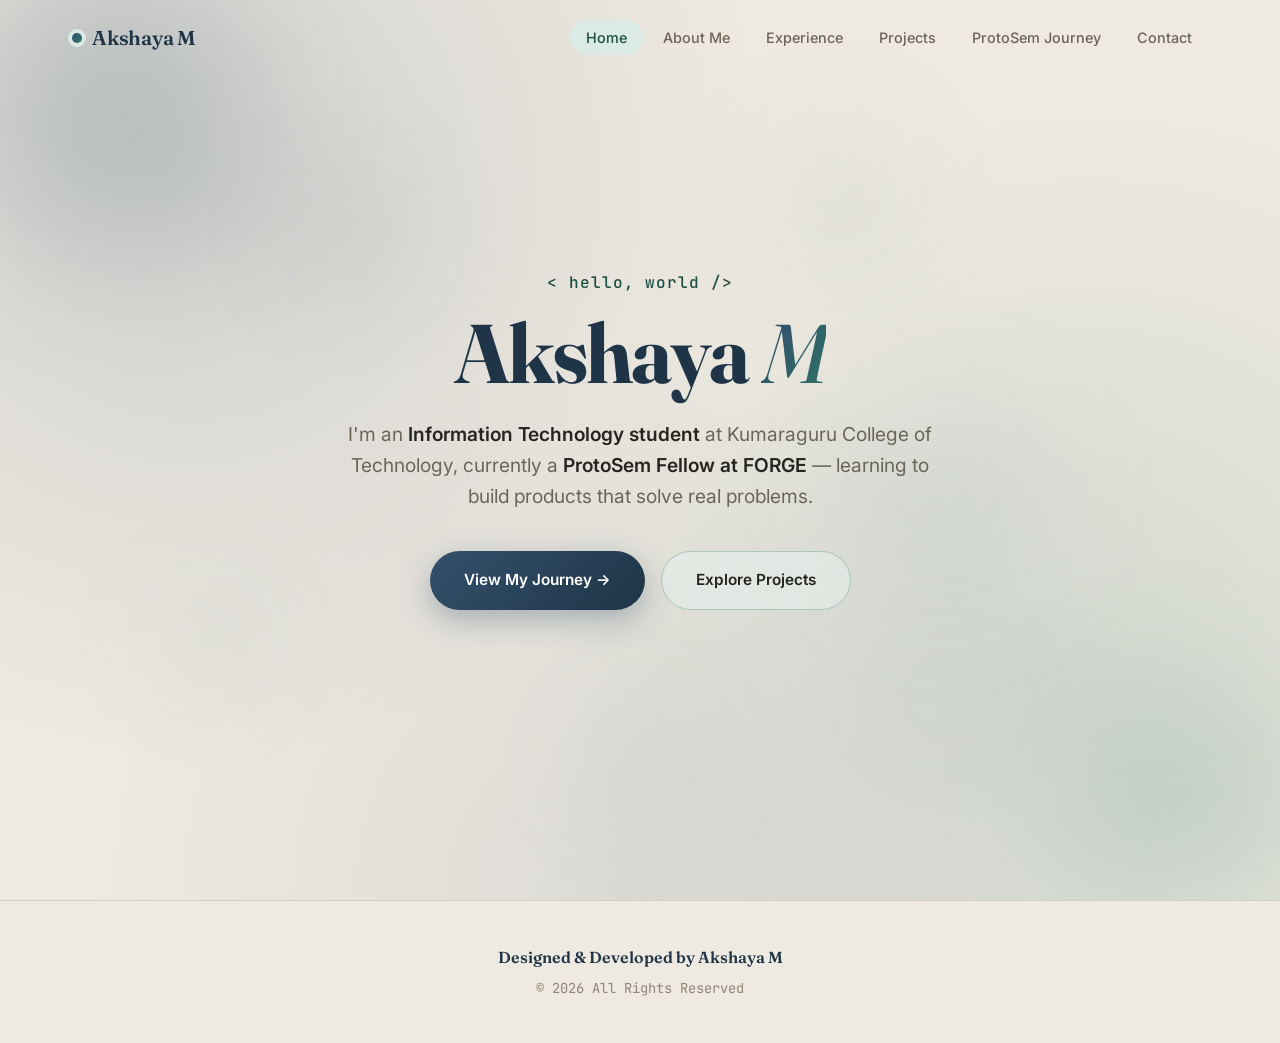
==== commit c9d1bf22: "video added" ====
--- a/index.html
+++ b/index.html
@@ -52,11 +52,7 @@
       <a href="projects.html" class="btn btn-secondary">Explore Projects</a>
     </div>
   </div>
-
-  <a href="#hero" class="scroll-indicator" onclick="return false;">
-    <div class="mouse"><div class="mouse-wheel"></div></div>
-    <span>Scroll</span>
-  </a>
+  
 </section>
 
 <footer>
--- a/style.css
+++ b/style.css
@@ -315,10 +315,87 @@
 .week-stop.active .week-row:hover .week-row-arrow{opacity:1;transform:translateX(4px);}
 
 /* Single feature photo inside the Week 0 modal — no placeholder tiles */
-.week-photo-figure{margin:20px 0 30px;}
-.week-photo-figure img{width:100%;max-height:420px;object-fit:contain;background:#fff;border-radius:18px;box-shadow:var(--shadow-sm);display:block;margin:0 auto;}
-@media (max-width:600px){.week-photo-figure img{max-height:320px;}}
-.week-photo-caption{margin-top:12px;font-size:0.85rem;color:var(--ink-faint);font-style:italic;line-height:1.5;}
+/* Week Photo */
+.week-photo-figure{
+    margin:30px 0;
+    text-align:center;
+}
+
+.week-photo-figure img{
+    width:90%;
+    max-width:900px;
+    height:auto;
+    object-fit:cover;
+    background:transparent;
+    border-radius:18px;
+    box-shadow:0 10px 30px rgba(0,0,0,0.12);
+    display:block;
+    margin:0 auto;
+}
+
+@media (max-width:600px){
+    .week-photo-figure img{
+        width:100%;
+    }
+}
+
+.week-photo-caption{
+    margin-top:12px;
+    font-size:0.9rem;
+    color:var(--ink-faint);
+    font-style:italic;
+}
+
+/* Photo grid — used for entries with multiple images (e.g. Week 3, 2-per-row) */
+.week-photo-grid{
+    display:grid;
+    grid-template-columns:repeat(2,1fr);
+    gap:18px;
+    margin:20px 0;
+}
+.week-photo-grid-item{
+    margin:0;
+    text-align:center;
+}
+.week-photo-grid-item img{
+    width:100%;
+    height:180px;
+    object-fit:cover;
+    border-radius:14px;
+    box-shadow:0 8px 22px rgba(0,0,0,0.12);
+    display:block;
+}
+.week-photo-grid-item .week-photo-caption{
+    margin-top:8px;
+    font-size:0.8rem;
+}
+@media (max-width:600px){
+    .week-photo-grid{
+        grid-template-columns:1fr;
+    }
+    .week-photo-grid-item img{
+        height:auto;
+    }
+}
+
+/* Embedded video — used for a YouTube reference video inside an entry */
+.week-video-wrap{
+    position:relative;
+    width:100%;
+    max-width:900px;
+    aspect-ratio:16/9;
+    margin:20px auto 6px;
+    border-radius:18px;
+    overflow:hidden;
+    box-shadow:0 10px 30px rgba(0,0,0,0.12);
+}
+.week-video-wrap iframe{
+    position:absolute;
+    inset:0;
+    width:100%;
+    height:100%;
+    border:0;
+}
 
 .reflection-block{padding:22px 24px;border-radius:16px;background:var(--paper);border-left:3px solid var(--teal);}
 .reflection-label{font-family:var(--font-mono);font-size:0.72rem;font-weight:600;letter-spacing:0.08em;text-transform:uppercase;color:var(--teal-deep);margin-bottom:10px;}
@@ -409,3 +486,46 @@
   .week-node{left:-44px;}
 }
 @media (max-width:480px){.container{padding:0 20px;}.hero-avatar{width:120px;height:120px;font-size:2.3rem;}}
+/* ---------- Week 4 Media Fix ---------- */
+
+.week-photo-grid-item {
+  overflow: hidden;
+}
+
+.week-photo-grid-item img {
+  width: 100%;
+  height: 280px;
+  object-fit: contain;
+  object-position: center;
+  display: block;
+  background: #f7f9f8;
+}
+
+.week-photo-figure img {
+  width: 100%;
+  max-height: 420px;
+  height: auto;
+  object-fit: contain;
+  object-position: center;
+  display: block;
+}
+
+/* Local MP4 video */
+.week-video-wrap {
+  width: 100%;
+  margin: 20px 0 8px;
+  display: flex;
+  justify-content: center;
+  align-items: center;
+  overflow: hidden;
+  border-radius: 18px;
+  background: #111;
+}
+
+.week-local-video {
+  width: 100%;
+  max-height: 520px;
+  height: auto;
+  display: block;
+  object-fit: contain;
+}
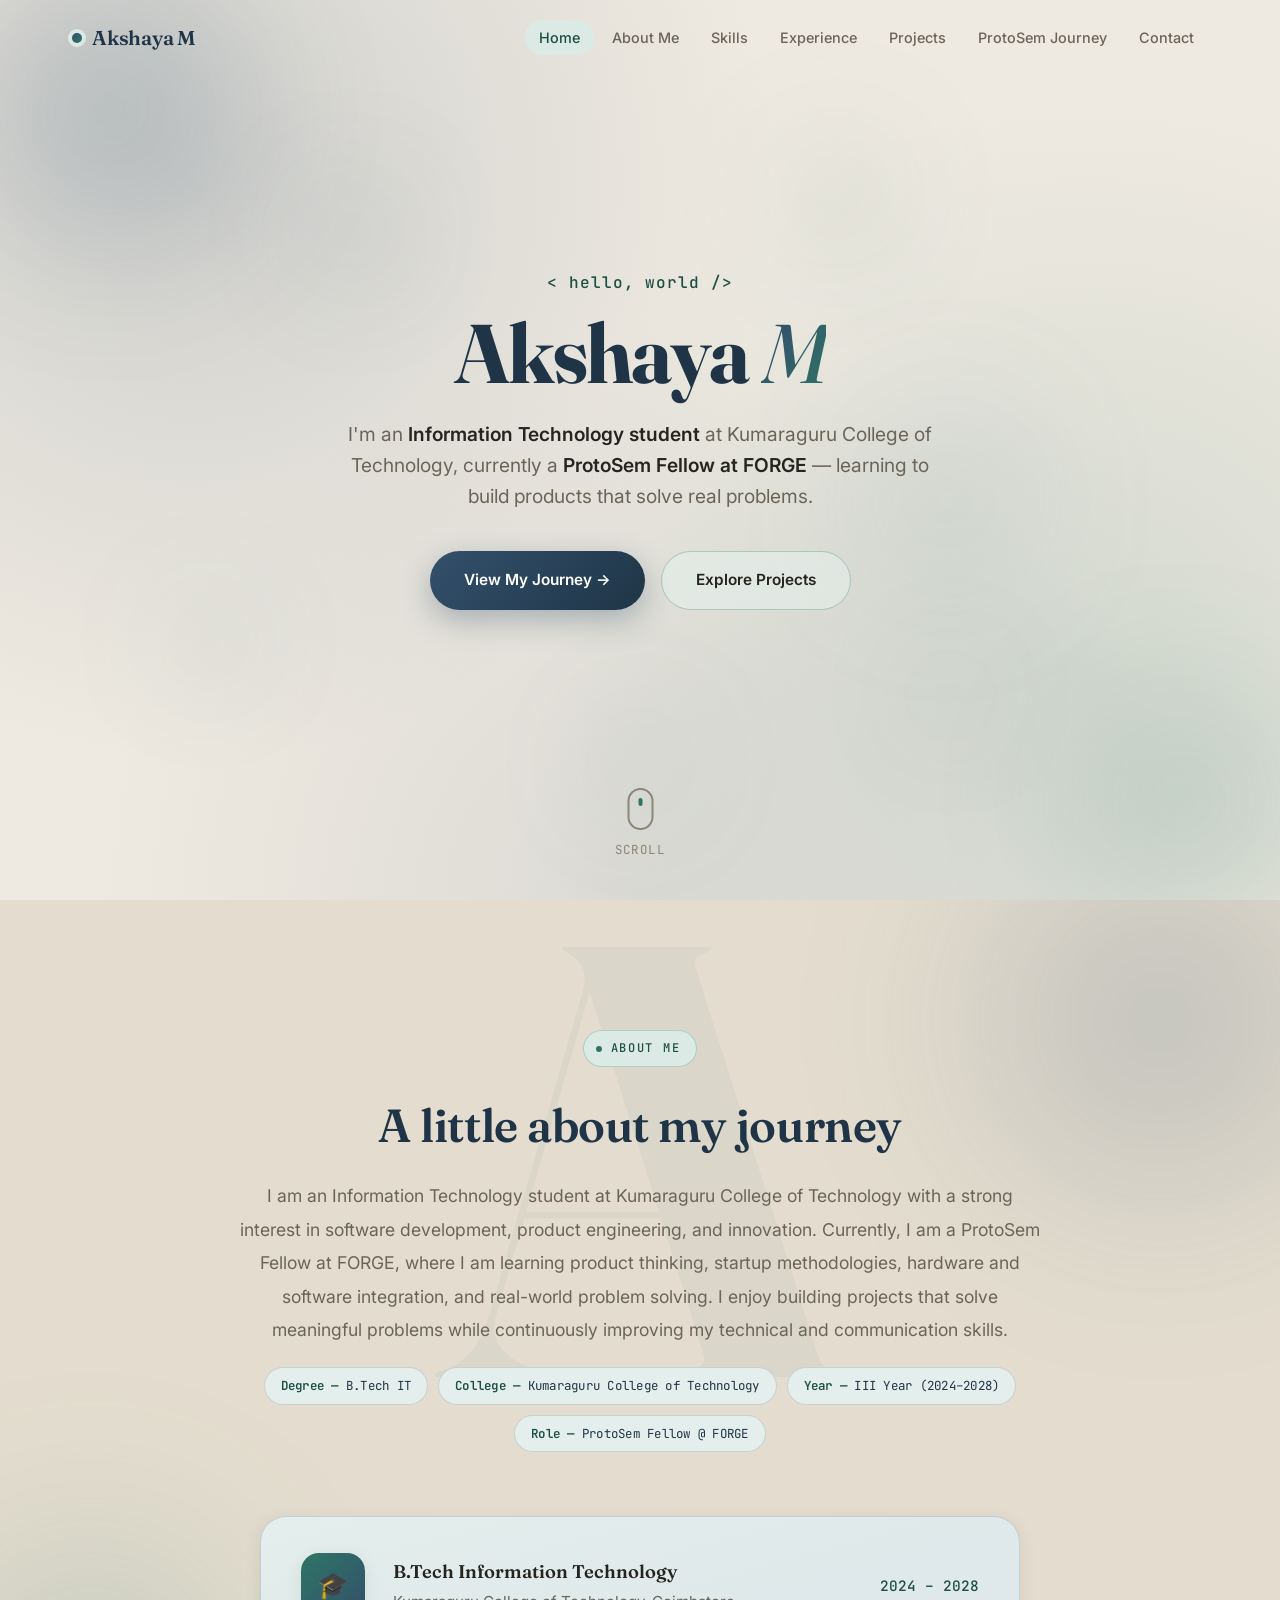
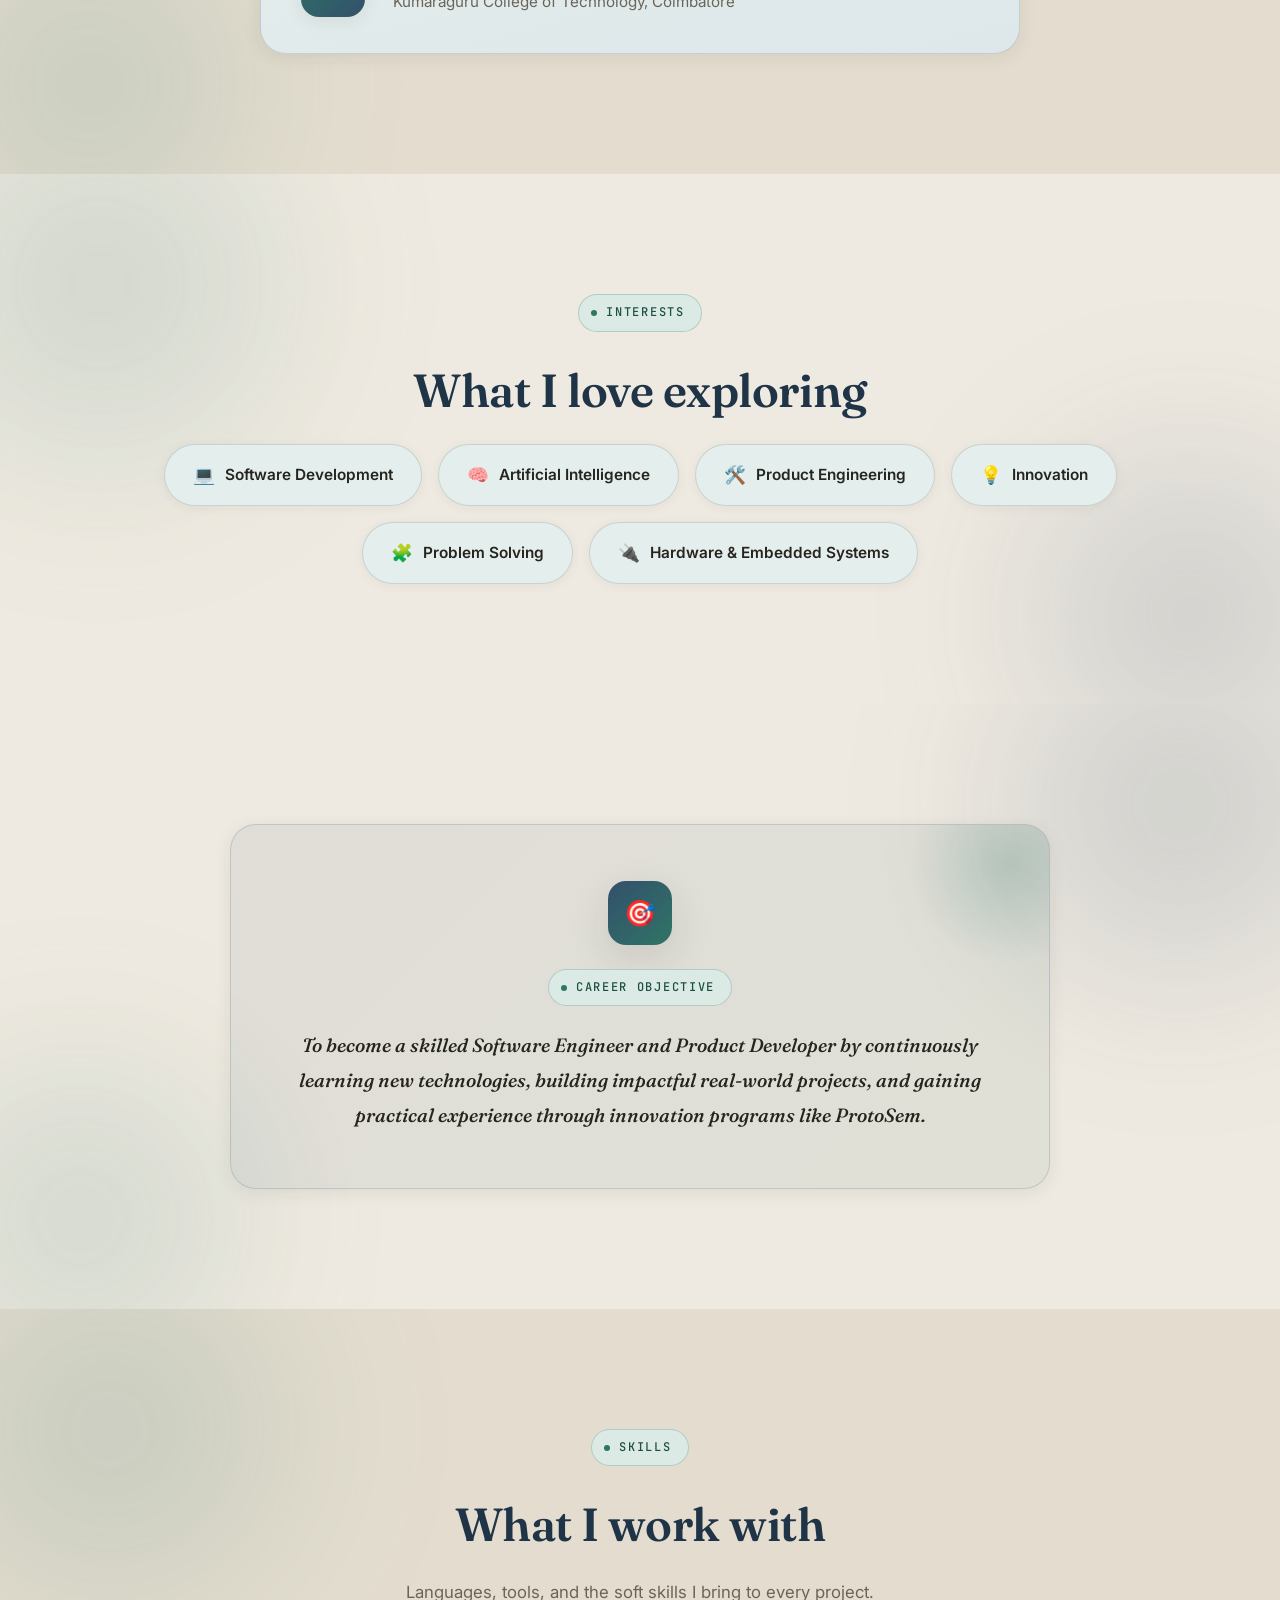
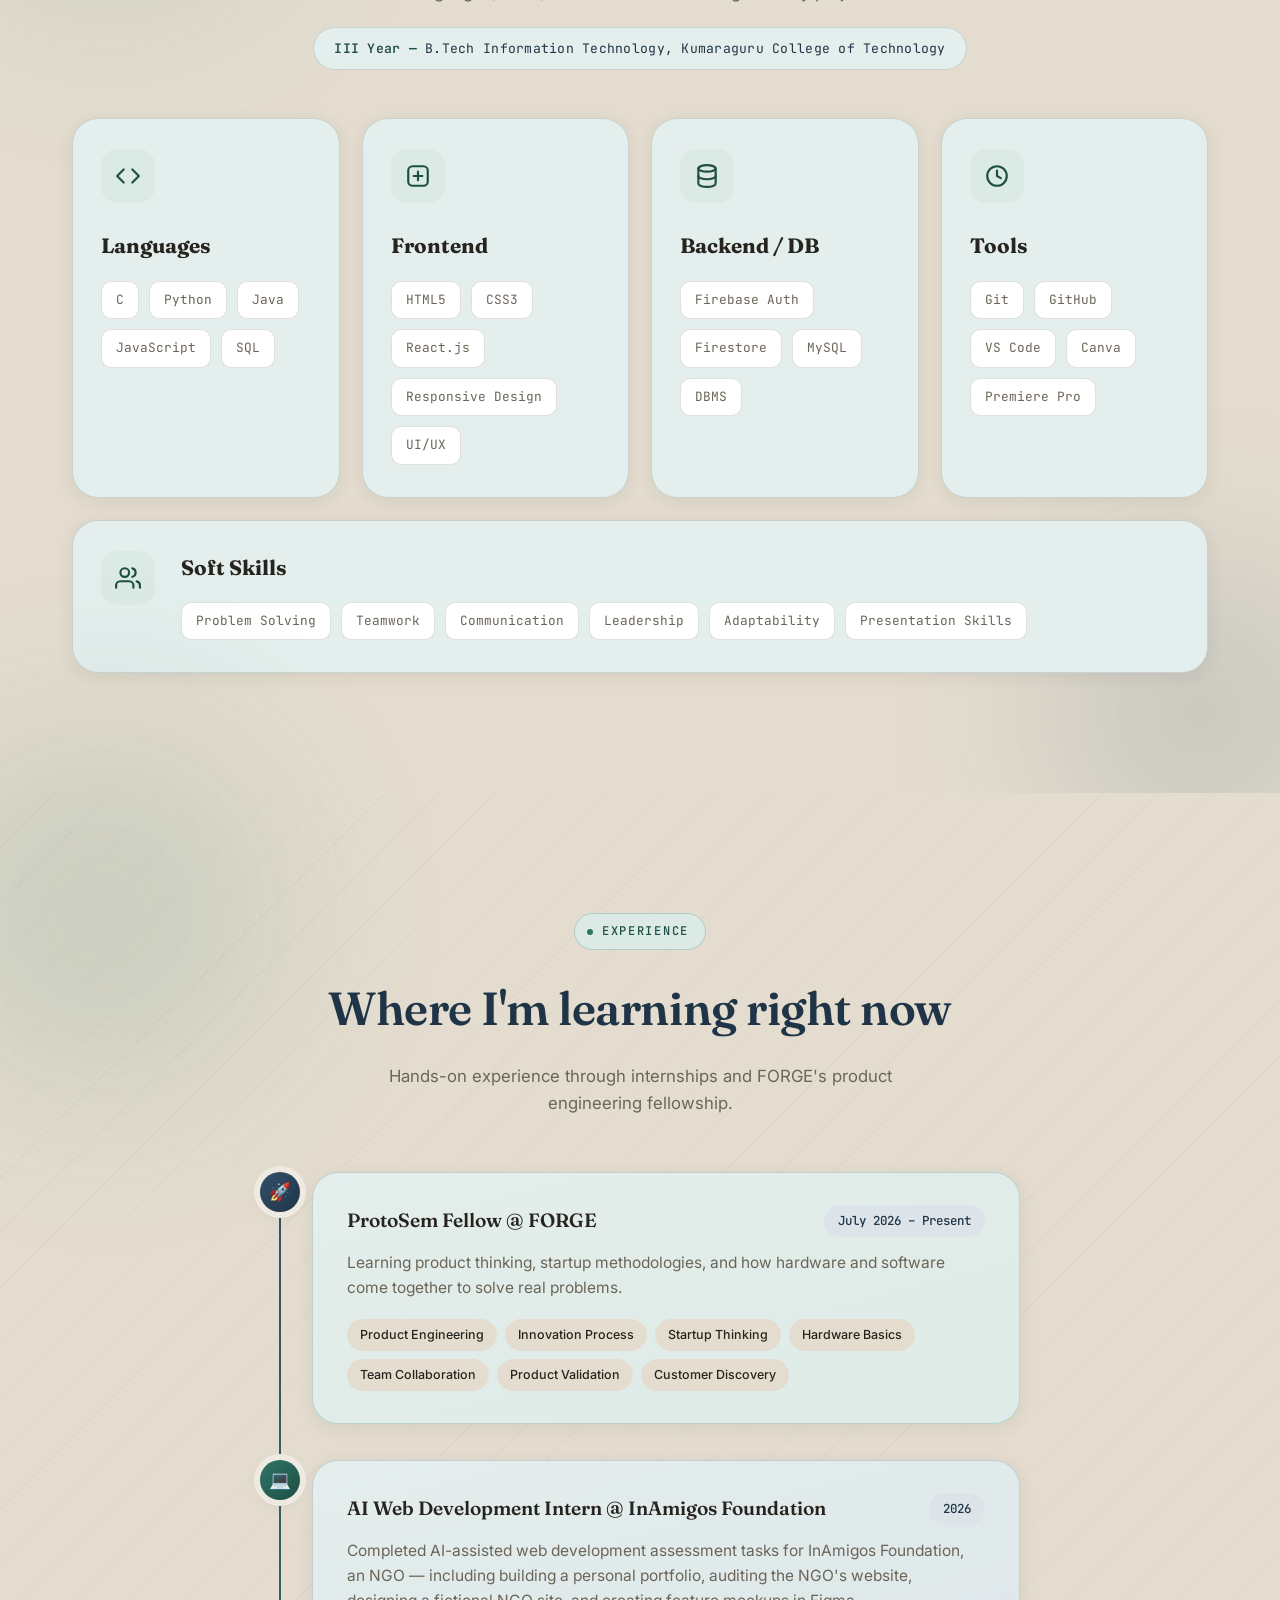
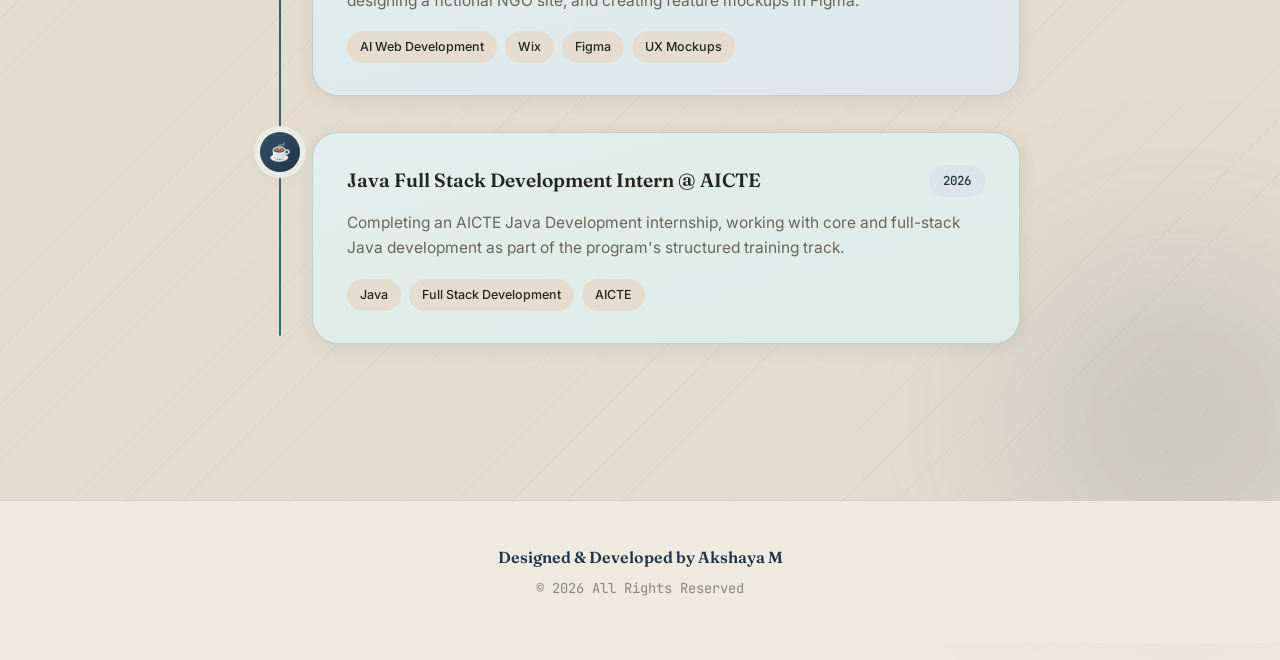
==== commit 4179585c: "pages modified" ====
--- a/index.html
+++ b/index.html
@@ -21,8 +21,9 @@
     <a href="index.html" class="logo"><span class="logo-dot"></span>Akshaya M</a>
     <ul class="nav-links" id="navLinks">
       <li><a href="index.html" class="active">Home</a></li>
-      <li><a href="about.html">About Me</a></li>
-      <li><a href="experience.html">Experience</a></li>
+      <li><a href="index.html#about">About Me</a></li>
+      <li><a href="index.html#skills">Skills</a></li>
+      <li><a href="index.html#experience">Experience</a></li>
       <li><a href="projects.html">Projects</a></li>
       <li><a href="protosem.html">ProtoSem Journey</a></li>
       <li><a href="contact.html">Contact</a></li>
@@ -52,8 +53,223 @@
       <a href="projects.html" class="btn btn-secondary">Explore Projects</a>
     </div>
   </div>
-  
-</section>
+  <a href="#about" class="scroll-indicator" aria-label="Scroll down to About">
+    <div class="mouse"><div class="mouse-wheel"></div></div>
+    <span>Scroll</span>
+  </a>
+</section>
+
+<!-- ============ ABOUT ============ -->
+<section id="about" >
+  <div class="sec-blob blue" style="width:560px;height:560px;top:-160px;right:-160px;animation-delay:-2s;"></div>
+  <div class="sec-blob teal" style="width:460px;height:460px;bottom:-140px;left:-140px;animation-delay:-8s;"></div>
+  <div class="container">
+    <div class="about-inner">
+      <span class="eyebrow reveal">About Me</span>
+      <h2 class="section-title reveal">A little about my journey</h2>
+      <p class="about-summary reveal">I am an Information Technology student at Kumaraguru College of Technology with a strong interest in software development, product engineering, and innovation. Currently, I am a ProtoSem Fellow at FORGE, where I am learning product thinking, startup methodologies, hardware and software integration, and real-world problem solving. I enjoy building projects that solve meaningful problems while continuously improving my technical and communication skills.</p>
+
+      <div class="about-meta reveal" style="margin-bottom:64px;">
+        <span class="meta-pill"><b>Degree —</b> B.Tech IT</span>
+        <span class="meta-pill"><b>College —</b> Kumaraguru College of Technology</span>
+        <span class="meta-pill"><b>Year —</b> III Year (2024–2028)</span>
+        <span class="meta-pill"><b>Role —</b> ProtoSem Fellow @ FORGE</span>
+      </div>
+    </div>
+
+    <!-- Education -->
+    <div class="card-cool edu-card reveal">
+      <div class="edu-icon">🎓</div>
+      <div>
+        <div class="edu-degree">B.Tech Information Technology</div>
+        <div class="edu-college">Kumaraguru College of Technology, Coimbatore</div>
+      </div>
+      <div class="edu-years">2024 – 2028</div>
+    </div>
+  </div>
+</section>
+
+<!-- ============ INTERESTS ============ -->
+<section id="interests">
+  <div class="sec-blob teal" style="width:520px;height:520px;top:-150px;left:-160px;animation-delay:-5s;"></div>
+  <div class="sec-blob blue" style="width:460px;height:460px;bottom:-140px;right:-140px;animation-delay:-10s;"></div>
+  <div class="container">
+    <div class="section-head reveal">
+      <span class="eyebrow">Interests</span>
+      <h2 class="section-title">What I love exploring</h2>
+    </div>
+    <div class="chip-cloud reveal">
+      <div class="chip"><span class="chip-icon">💻</span>Software Development</div>
+      <div class="chip"><span class="chip-icon">🧠</span>Artificial Intelligence</div>
+      <div class="chip"><span class="chip-icon">🛠️</span>Product Engineering</div>
+      <div class="chip"><span class="chip-icon">💡</span>Innovation</div>
+      <div class="chip"><span class="chip-icon">🧩</span>Problem Solving</div>
+      <div class="chip"><span class="chip-icon">🔌</span>Hardware & Embedded Systems</div>
+    </div>
+  </div>
+</section>
+
+<!-- ============ CAREER OBJECTIVE ============ -->
+<section id="objective">
+  <div class="sec-blob blue" style="width:500px;height:500px;top:-150px;right:-150px;animation-delay:-7s;"></div>
+  <div class="sec-blob teal" style="width:440px;height:440px;bottom:-130px;left:-140px;animation-delay:-2s;"></div>
+  <div class="container">
+    <div class="card-cool objective-card reveal">
+      <div class="objective-icon">🎯</div>
+      <span class="eyebrow">Career Objective</span>
+      <p class="objective-text">To become a skilled Software Engineer and Product Developer by continuously learning new technologies, building impactful real-world projects, and gaining practical experience through innovation programs like ProtoSem.</p>
+    </div>
+  </div>
+</section>
+
+<!-- ============ SKILLS ============ -->
+<section id="skills">
+  <div class="sec-blob teal" style="width:520px;height:520px;top:-140px;left:-150px;animation-delay:-5s;"></div>
+  <div class="sec-blob blue" style="width:440px;height:440px;bottom:-140px;right:-140px;animation-delay:-9s;"></div>
+  <div class="container">
+    <div class="section-head reveal">
+      <span class="eyebrow">Skills</span>
+      <h2 class="section-title">What I work with</h2>
+      <p class="section-sub" style="margin-bottom:22px;">Languages, tools, and the soft skills I bring to every project.</p>
+      <span class="meta-pill year-pill"><b>III Year —</b> B.Tech Information Technology, Kumaraguru College of Technology</span>
+    </div>
+
+    <div class="skill-cards">
+      <div class="skill-card reveal-stagger">
+        <div class="skill-icon"><svg viewBox="0 0 24 24" fill="none" stroke="currentColor" stroke-width="2" stroke-linecap="round" stroke-linejoin="round"><polyline points="8 6 2 12 8 18"/><polyline points="16 6 22 12 16 18"/></svg></div>
+        <h3 class="skill-card-title">Languages</h3>
+        <div class="skill-tags">
+          <span class="skill-tag stagger-item">C</span>
+          <span class="skill-tag stagger-item">Python</span>
+          <span class="skill-tag stagger-item">Java</span>
+          <span class="skill-tag stagger-item">JavaScript</span>
+          <span class="skill-tag stagger-item">SQL</span>
+        </div>
+      </div>
+
+      <div class="skill-card reveal-stagger">
+        <div class="skill-icon"><svg viewBox="0 0 24 24" fill="none" stroke="currentColor" stroke-width="2" stroke-linecap="round" stroke-linejoin="round"><rect x="3" y="3" width="18" height="18" rx="4"/><line x1="12" y1="8" x2="12" y2="16"/><line x1="8" y1="12" x2="16" y2="12"/></svg></div>
+        <h3 class="skill-card-title">Frontend</h3>
+        <div class="skill-tags">
+          <span class="skill-tag stagger-item">HTML5</span>
+          <span class="skill-tag stagger-item">CSS3</span>
+          <span class="skill-tag stagger-item">React.js</span>
+          <span class="skill-tag stagger-item">Responsive Design</span>
+          <span class="skill-tag stagger-item">UI/UX</span>
+        </div>
+      </div>
+
+      <div class="skill-card reveal-stagger">
+        <div class="skill-icon"><svg viewBox="0 0 24 24" fill="none" stroke="currentColor" stroke-width="2" stroke-linecap="round" stroke-linejoin="round"><ellipse cx="12" cy="5" rx="8" ry="3"/><path d="M4 5v14c0 1.7 3.6 3 8 3s8-1.3 8-3V5"/><path d="M4 12c0 1.7 3.6 3 8 3s8-1.3 8-3"/></svg></div>
+        <h3 class="skill-card-title">Backend / DB</h3>
+        <div class="skill-tags">
+          <span class="skill-tag stagger-item">Firebase Auth</span>
+          <span class="skill-tag stagger-item">Firestore</span>
+          <span class="skill-tag stagger-item">MySQL</span>
+          <span class="skill-tag stagger-item">DBMS</span>
+        </div>
+      </div>
+
+      <div class="skill-card reveal-stagger">
+        <div class="skill-icon"><svg viewBox="0 0 24 24" fill="none" stroke="currentColor" stroke-width="2" stroke-linecap="round" stroke-linejoin="round"><circle cx="12" cy="12" r="9"/><polyline points="12 7 12 12 15.5 14"/></svg></div>
+        <h3 class="skill-card-title">Tools</h3>
+        <div class="skill-tags">
+          <span class="skill-tag stagger-item">Git</span>
+          <span class="skill-tag stagger-item">GitHub</span>
+          <span class="skill-tag stagger-item">VS Code</span>
+          <span class="skill-tag stagger-item">Canva</span>
+          <span class="skill-tag stagger-item">Premiere Pro</span>
+        </div>
+      </div>
+    </div>
+
+    <div class="skill-card skill-card-wide reveal-stagger">
+      <div class="skill-icon"><svg viewBox="0 0 24 24" fill="none" stroke="currentColor" stroke-width="2" stroke-linecap="round" stroke-linejoin="round"><path d="M17 21v-2a4 4 0 0 0-4-4H5a4 4 0 0 0-4 4v2"/><circle cx="9" cy="7" r="4"/><path d="M23 21v-2a4 4 0 0 0-3-3.87"/><path d="M16 3.13a4 4 0 0 1 0 7.75"/></svg></div>
+      <div>
+        <h3 class="skill-card-title">Soft Skills</h3>
+        <div class="skill-tags">
+          <span class="skill-tag stagger-item">Problem Solving</span>
+          <span class="skill-tag stagger-item">Teamwork</span>
+          <span class="skill-tag stagger-item">Communication</span>
+          <span class="skill-tag stagger-item">Leadership</span>
+          <span class="skill-tag stagger-item">Adaptability</span>
+          <span class="skill-tag stagger-item">Presentation Skills</span>
+        </div>
+      </div>
+    </div>
+  </div>
+</section>
+
+<!-- ============ EXPERIENCE ============ -->
+<section id="experience" >
+  <div class="sec-blob teal" style="width:520px;height:520px;top:-140px;left:-160px;animation-delay:-4s;"></div>
+  <div class="sec-blob blue" style="width:480px;height:480px;bottom:-160px;right:-140px;animation-delay:-11s;"></div>
+  <div class="container">
+    <div class="section-head reveal">
+      <span class="eyebrow">Experience</span>
+      <h2 class="section-title">Where I'm learning right now</h2>
+      <p class="section-sub">Hands-on experience through internships and FORGE's product engineering fellowship.</p>
+    </div>
+
+    <div class="timeline">
+
+      <div class="timeline-item reveal">
+        <div class="timeline-icon">🚀</div>
+        <div class="card-warm timeline-card">
+          <div class="timeline-top">
+            <span class="timeline-role">ProtoSem Fellow @ FORGE</span>
+            <span class="timeline-duration">July 2026 – Present</span>
+          </div>
+          <p class="timeline-desc">Learning product thinking, startup methodologies, and how hardware and software come together to solve real problems.</p>
+          <div class="tag-list">
+            <span class="tag">Product Engineering</span>
+            <span class="tag">Innovation Process</span>
+            <span class="tag">Startup Thinking</span>
+            <span class="tag">Hardware Basics</span>
+            <span class="tag">Team Collaboration</span>
+            <span class="tag">Product Validation</span>
+            <span class="tag">Customer Discovery</span>
+          </div>
+        </div>
+      </div>
+
+      <div class="timeline-item reveal">
+        <div class="timeline-icon">💻</div>
+        <div class="card-cool timeline-card">
+          <div class="timeline-top">
+            <span class="timeline-role">AI Web Development Intern @ InAmigos Foundation</span>
+            <span class="timeline-duration">2026</span>
+          </div>
+          <p class="timeline-desc">Completed AI-assisted web development assessment tasks for InAmigos Foundation, an NGO — including building a personal portfolio, auditing the NGO's website, designing a fictional NGO site, and creating feature mockups in Figma.</p>
+          <div class="tag-list">
+            <span class="tag">AI Web Development</span>
+            <span class="tag">Wix</span>
+            <span class="tag">Figma</span>
+            <span class="tag">UX Mockups</span>
+          </div>
+        </div>
+      </div>
+
+      <div class="timeline-item reveal">
+        <div class="timeline-icon">☕</div>
+        <div class="card-warm timeline-card">
+          <div class="timeline-top">
+            <span class="timeline-role">Java Full Stack Development Intern @ AICTE</span>
+            <span class="timeline-duration">2026</span>
+          </div>
+          <p class="timeline-desc">Completing an AICTE Java Development internship, working with core and full-stack Java development as part of the program's structured training track.</p>
+          <div class="tag-list">
+            <span class="tag">Java</span>
+            <span class="tag">Full Stack Development</span>
+            <span class="tag">AICTE</span>
+          </div>
+        </div>
+      </div>
+
+    </div>
+  </div>
+</section>
+
 
 <footer>
   <div class="container">
@@ -66,4 +282,4 @@
 
 <script src="script.js"></script>
 </body>
-</html>
+</html>
--- a/style.css
+++ b/style.css
@@ -291,8 +291,28 @@
 #protosem{background:var(--bg-base);position:relative;overflow:hidden;}
 .protosem-hero{text-align:center;margin-bottom:20px;}
 .protosem-stats{display:flex;justify-content:center;gap:14px;flex-wrap:wrap;margin-bottom:64px;}
-.protosem-stat{font-family:var(--font-mono);font-size:0.8rem;color:var(--blue-deep);background:var(--paper);border:1px solid var(--line);padding:9px 18px;border-radius:100px;}
-.protosem-stat b{color:var(--teal-deep);}
+.protosem-stat{
+  font-family:var(--font-mono);font-size:0.8rem;color:var(--blue-deep);background:var(--paper);
+  border:1px solid var(--line);padding:9px 18px;border-radius:100px;
+  display:inline-block;
+  transition:all 0.3s var(--ease);
+}
+.protosem-stat b{color:var(--teal-deep);transition:color 0.3s var(--ease);}
+
+/* Interactive version — used for the Task 1/2/3 quick-nav links on the
+   IoT deep-dive page. Gives a clear hover cue that these are clickable. */
+a.protosem-stat{cursor:pointer;}
+a.protosem-stat:hover,
+a.protosem-stat:focus-visible{
+  background:linear-gradient(135deg, var(--blue), var(--teal));
+  color:#fff;
+  border-color:transparent;
+  transform:translateY(-3px);
+  box-shadow:0 10px 24px rgba(47,117,102,0.28);
+}
+a.protosem-stat:hover b,
+a.protosem-stat:focus-visible b{color:#fff;}
+a.protosem-stat:active{transform:translateY(-1px);}
 
 .week-rail{position:relative;max-width:820px;margin:0 auto;padding-left:56px;}
 .week-rail::before{content:'';position:absolute;left:21px;top:4px;bottom:4px;width:2px;background:linear-gradient(180deg,var(--blue),var(--teal));border-radius:2px;}
@@ -321,24 +341,6 @@
     text-align:center;
 }
 
-.week-photo-figure img{
-    width:90%;
-    max-width:900px;
-    height:auto;
-    object-fit:cover;
-    background:transparent;
-    border-radius:18px;
-    box-shadow:0 10px 30px rgba(0,0,0,0.12);
-    display:block;
-    margin:0 auto;
-}
-
-@media (max-width:600px){
-    .week-photo-figure img{
-        width:100%;
-    }
-}
-
 .week-photo-caption{
     margin-top:12px;
     font-size:0.9rem;
@@ -346,7 +348,8 @@
     font-style:italic;
 }
 
-/* Photo grid — used for entries with multiple images (e.g. Week 3, 2-per-row) */
+/* Photo grid — used for entries with multiple images (e.g. Week 3, 2-per-row),
+   AND for the Week 7 "photoRow" (two photos side by side before the video). */
 .week-photo-grid{
     display:grid;
     grid-template-columns:repeat(2,1fr);
@@ -357,14 +360,6 @@
     margin:0;
     text-align:center;
 }
-.week-photo-grid-item img{
-    width:100%;
-    height:180px;
-    object-fit:cover;
-    border-radius:14px;
-    box-shadow:0 8px 22px rgba(0,0,0,0.12);
-    display:block;
-}
 .week-photo-grid-item .week-photo-caption{
     margin-top:8px;
     font-size:0.8rem;
@@ -372,9 +367,6 @@
 @media (max-width:600px){
     .week-photo-grid{
         grid-template-columns:1fr;
-    }
-    .week-photo-grid-item img{
-        height:auto;
     }
 }
 
@@ -400,15 +392,43 @@
 .reflection-block{padding:22px 24px;border-radius:16px;background:var(--paper);border-left:3px solid var(--teal);}
 .reflection-label{font-family:var(--font-mono);font-size:0.72rem;font-weight:600;letter-spacing:0.08em;text-transform:uppercase;color:var(--teal-deep);margin-bottom:10px;}
 
+/* Link-out card — used to send the reader to a dedicated sub-page (e.g. the IoT deep dive) */
+.week-link-card{
+  margin-top:16px;
+  display:flex;
+  align-items:center;
+  justify-content:space-between;
+  gap:16px;
+  padding:18px 24px;
+  border-radius:16px;
+  background:linear-gradient(135deg, var(--blue), var(--teal));
+  color:#fff;
+  font-weight:600;
+  font-size:0.98rem;
+  box-shadow:0 10px 26px rgba(47,117,102,0.28);
+  transition:transform 0.3s var(--ease), box-shadow 0.3s var(--ease);
+}
+.week-link-card:hover{
+  transform:translateY(-3px);
+  box-shadow:0 16px 36px rgba(47,117,102,0.36);
+}
+.week-link-arrow{
+  font-size:1.1rem;
+  transition:transform 0.3s var(--ease);
+}
+.week-link-card:hover .week-link-arrow{
+  transform:translateX(5px);
+}
+
 /* ============================================
    MODAL
    ============================================ */
 .modal-overlay{position:fixed;inset:0;background:rgba(31,53,71,0.5);backdrop-filter:blur(6px);z-index:3000;display:flex;align-items:center;justify-content:center;padding:24px;opacity:0;visibility:hidden;transition:opacity 0.4s var(--ease), visibility 0.4s var(--ease);}
 .modal-overlay.open{opacity:1;visibility:visible;}
 .modal-box{background:var(--paper);border-radius:var(--radius-lg);max-width:640px;width:100%;max-height:82vh;overflow-y:auto;padding:44px;position:relative;transform:translateY(30px) scale(0.97);transition:transform 0.4s var(--ease), max-width 0.3s var(--ease);box-shadow:var(--shadow-lg);border:1px solid var(--line);}
-.modal-box.modal-wide{max-width:1080px;width:94vw;padding:60px;max-height:90vh;}
-@media (max-width:1100px){.modal-box.modal-wide{max-width:800px;width:94vw;padding:48px;}}
-@media (max-width:600px){.modal-box.modal-wide{padding:32px;max-height:92vh;}}
+.modal-box.modal-wide{max-width:1220px;width:96vw;padding:56px;max-height:90vh;}
+@media (max-width:1300px){.modal-box.modal-wide{max-width:920px;width:95vw;padding:48px;}}
+@media (max-width:600px){.modal-box.modal-wide{padding:28px;max-height:92vh;width:96vw;}}
 .modal-overlay.open .modal-box{transform:translateY(0) scale(1);}
 .modal-close{position:absolute;top:24px;right:24px;width:38px;height:38px;border-radius:50%;background:var(--bg-panel);display:flex;align-items:center;justify-content:center;font-size:1.1rem;color:var(--ink-soft);transition:all 0.3s var(--ease);}
 .modal-close:hover{background:var(--teal);color:#fff;transform:rotate(90deg);}
@@ -486,46 +506,249 @@
   .week-node{left:-44px;}
 }
 @media (max-width:480px){.container{padding:0 20px;}.hero-avatar{width:120px;height:120px;font-size:2.3rem;}}
-/* ---------- Week 4 Media Fix ---------- */
-
-.week-photo-grid-item {
-  overflow: hidden;
-}
-
-.week-photo-grid-item img {
-  width: 100%;
-  height: 280px;
-  object-fit: contain;
-  object-position: center;
-  display: block;
-  background: #f7f9f8;
-}
-
-.week-photo-figure img {
-  width: 100%;
-  max-height: 420px;
-  height: auto;
-  object-fit: contain;
-  object-position: center;
-  display: block;
-}
-
-/* Local MP4 video */
-.week-video-wrap {
-  width: 100%;
-  margin: 20px 0 8px;
-  display: flex;
-  justify-content: center;
-  align-items: center;
-  overflow: hidden;
-  border-radius: 18px;
-  background: #111;
-}
-
-.week-local-video {
-  width: 100%;
-  max-height: 520px;
-  height: auto;
-  display: block;
-  object-fit: contain;
-}+
+/* ============================================
+   PHOTO FRAMING — consistent, clean boxes for every
+   week photo/grid image regardless of its original
+   aspect ratio.
+   ============================================ */
+.week-photo-figure img{
+  width:auto;
+  max-width:100%;
+  max-height:420px;
+  object-fit:contain;
+  object-position:center;
+  background:var(--paper);
+  border:1px solid var(--line);
+  border-radius:18px;
+  padding:18px;
+  box-sizing:border-box;
+  box-shadow:0 10px 30px rgba(0,0,0,0.10);
+  display:block;
+  margin:0 auto;
+}
+@media (max-width:600px){
+  .week-photo-figure img{aspect-ratio:4/3;padding:12px;}
+}
+
+.week-photo-grid-item img{
+  width:100%;
+  max-height:420px;
+  aspect-ratio:4/3;
+  object-fit:contain;
+  object-position:center;
+  background:var(--paper);
+  border:1px solid var(--line);
+  border-radius:14px;
+  padding:12px;
+  box-sizing:border-box;
+  box-shadow:0 8px 22px rgba(0,0,0,0.08);
+  display:block;
+}
+
+/* Local MP4 video — used standalone AND below a photoRow (Week 7 pattern) */
+.week-video-wrap{
+  width:100%;
+  max-width:900px;
+  margin:20px auto 8px;
+  display:flex;
+  justify-content:center;
+  align-items:center;
+  overflow:hidden;
+  border-radius:18px;
+  background:#fff;
+  border:1px solid var(--line);
+}
+.week-local-video{
+  width:100%;
+  max-height:520px;
+  height:auto;
+  display:block;
+  object-fit:contain;
+  background:#fff;
+}
+
+/* ============================================
+   MEDIA ROW — legacy photo + video side-by-side layout.
+   Kept for any future entry that sets BOTH entry.photo
+   and entry.video together (without photoRow). Not used
+   by Week 7 anymore, since that now uses photoRow + a
+   video below (see the .week-photo-grid + .week-video-wrap
+   rules above).
+   ============================================ */
+
+.week-media-row{
+  display:grid;
+  grid-template-columns:repeat(2, minmax(0, 1fr));
+  gap:20px;
+  margin:20px 0;
+  align-items:stretch;
+}
+
+.week-media-row-item{
+  min-width:0;
+  display:flex;
+  flex-direction:column;
+}
+
+.week-media-row-item .week-photo-figure{
+  margin:0;
+  display:flex;
+  flex-direction:column;
+  flex:1;
+}
+
+.week-media-row-item .week-photo-figure img{
+  width:100%;
+  height:340px;
+  object-fit:contain;
+  object-position:center;
+  background:var(--paper);
+  border:1px solid var(--line);
+  border-radius:18px;
+  padding:18px;
+  box-sizing:border-box;
+  box-shadow:0 10px 30px rgba(0,0,0,0.10);
+}
+
+.week-media-row-item .week-video-wrap{
+  width:100%;
+  height:340px;
+  padding:18px;
+  margin:0;
+  display:flex;
+  align-items:center;
+  justify-content:center;
+  background:var(--paper);
+  border:1px solid var(--line);
+  border-radius:18px;
+  box-shadow:0 10px 30px rgba(0,0,0,0.10);
+  box-sizing:border-box;
+  overflow:hidden;
+}
+
+.week-media-row-item .week-local-video{
+  width:auto;
+  height:auto;
+  max-width:100%;
+  max-height:100%;
+  object-fit:contain;
+  border-radius:10px;
+  background:#fff;
+  display:block;
+}
+
+.week-media-row-item .week-photo-caption{
+  margin-top:12px;
+  text-align:center;
+}
+
+@media (max-width:700px){
+  .week-media-row{
+    grid-template-columns:1fr;
+  }
+  .week-media-row-item .week-photo-figure img,
+  .week-media-row-item .week-video-wrap{
+    height:auto;
+    max-height:340px;
+  }
+  .week-media-row-item .week-local-video{
+    max-height:300px;
+  }
+}
+
+/* ============================================
+   VIDEO — white letterbox space everywhere
+   ============================================ */
+.week-video-wrap,
+.week-media-row-item .week-video-wrap{background:#fff;}
+.week-local-video,
+.week-media-row-item .week-local-video{background:#fff;}
+video{background:#fff;}
+
+/* ============================================
+   HOME — section spacing / anchors
+   ============================================ */
+section{scroll-margin-top:70px;}
+#about{padding-top:130px;}
+#skills{background:var(--bg-panel);overflow:hidden;}
+#experience{background-color:var(--bg-panel);}
+#interests{overflow:hidden;}
+#objective{overflow:hidden;}
+
+/* ============================================
+   SKILLS CARDS
+   ============================================ */
+.year-pill{display:inline-block;font-size:0.82rem;padding:10px 20px;}
+.skill-cards{display:grid;grid-template-columns:repeat(4,1fr);gap:22px;margin-top:48px;}
+.skill-card{
+  background:var(--paper);border:1px solid var(--line);border-radius:var(--radius-lg);
+  padding:30px 28px 32px;box-shadow:var(--shadow-sm);
+  transition:transform 0.4s var(--ease), box-shadow 0.4s var(--ease), border-color 0.4s var(--ease);
+}
+.skill-card:hover{transform:translateY(-6px);box-shadow:var(--shadow-md);border-color:rgba(47,117,102,0.35);}
+.skill-icon{
+  width:54px;height:54px;border-radius:16px;margin-bottom:26px;
+  display:flex;align-items:center;justify-content:center;
+  background:var(--teal-mist);color:var(--teal-deep);
+}
+.skill-icon svg{width:26px;height:26px;}
+.skill-card-title{font-family:var(--font-display);font-weight:700;font-size:1.3rem;color:var(--ink);margin-bottom:18px;}
+.skill-tags{display:flex;flex-wrap:wrap;gap:10px;}
+.skill-tag{
+  font-family:var(--font-mono);font-size:0.8rem;color:var(--ink-soft);
+  background:#fff;border:1px solid var(--line);border-radius:10px;padding:8px 14px;
+  transition:all 0.3s var(--ease);cursor:default;
+}
+.skill-tag:hover{background:linear-gradient(135deg,var(--blue),var(--teal));color:#fff;border-color:transparent;transform:translateY(-2px);}
+.skill-card-wide{display:flex;align-items:flex-start;gap:26px;margin-top:22px;}
+.skill-card-wide .skill-icon{margin-bottom:0;flex-shrink:0;}
+@media (max-width:1100px){.skill-cards{grid-template-columns:repeat(2,1fr);}}
+@media (max-width:600px){.skill-cards{grid-template-columns:1fr;}.skill-card-wide{flex-direction:column;}}
+
+/* nav gets crowded with 7 links — tighten slightly */
+.nav-links a{padding:9px 14px;}
+@media (max-width:1000px) and (min-width:769px){.nav-links a{padding:8px 10px;font-size:0.84rem;}}
+
+/* ============================================
+   CIRCLE CURSOR (dot + ring)
+   ============================================ */
+.cursor-dot,.cursor-ring{
+  position:fixed;top:0;left:0;pointer-events:none;z-index:99999;border-radius:50%;
+  opacity:0;transition:opacity 0.3s ease;
+}
+.cursor-dot{width:8px;height:8px;margin:-4px 0 0 -4px;background:var(--teal);}
+.cursor-ring{
+  width:38px;height:38px;margin:-19px 0 0 -19px;border:1.5px solid var(--blue);
+  transition:opacity 0.3s ease, width 0.3s var(--ease), height 0.3s var(--ease), margin 0.3s var(--ease), background 0.3s var(--ease), border-color 0.3s var(--ease);
+}
+body.cursor-on .cursor-dot,body.cursor-on .cursor-ring{opacity:1;}
+body.cursor-hover .cursor-ring{width:58px;height:58px;margin:-29px 0 0 -29px;background:rgba(47,117,102,0.14);border-color:var(--teal);}
+body.cursor-down .cursor-ring{width:28px;height:28px;margin:-14px 0 0 -14px;}
+body.cursor-native .cursor-dot,body.cursor-native .cursor-ring{opacity:0;}
+
+@media (hover:hover) and (pointer:fine){
+  body.cursor-on, body.cursor-on *{cursor:none;}
+  body.cursor-on video, body.cursor-on video *, body.cursor-on iframe{cursor:auto;}
+}
+@media (hover:none), (pointer:coarse){.cursor-dot,.cursor-ring{display:none;}}
+
+
+/* ============================================
+   BUBBLES — small floating dots on every section
+   ============================================ */
+.bubble-layer{position:absolute;inset:0;overflow:hidden;pointer-events:none;z-index:0;}
+.bubble{position:absolute;border-radius:50%;opacity:0;animation:bubbleDrift ease-in-out infinite;}
+@keyframes bubbleDrift{
+  0%{transform:translate(0,0);opacity:0;}
+  20%{opacity:0.45;}
+  80%{opacity:0.45;}
+  100%{transform:translate(24px,-70px);opacity:0;}
+}
+
+/* ============================================
+   HERO SCROLL BUTTON
+   ============================================ */
+.scroll-indicator{cursor:pointer;transition:opacity 0.4s var(--ease);font-family:var(--font-mono);letter-spacing:0.12em;text-transform:uppercase;}
+.scroll-indicator.hide{opacity:0;pointer-events:none;}
+.scroll-indicator:hover .mouse{border-color:var(--teal);}
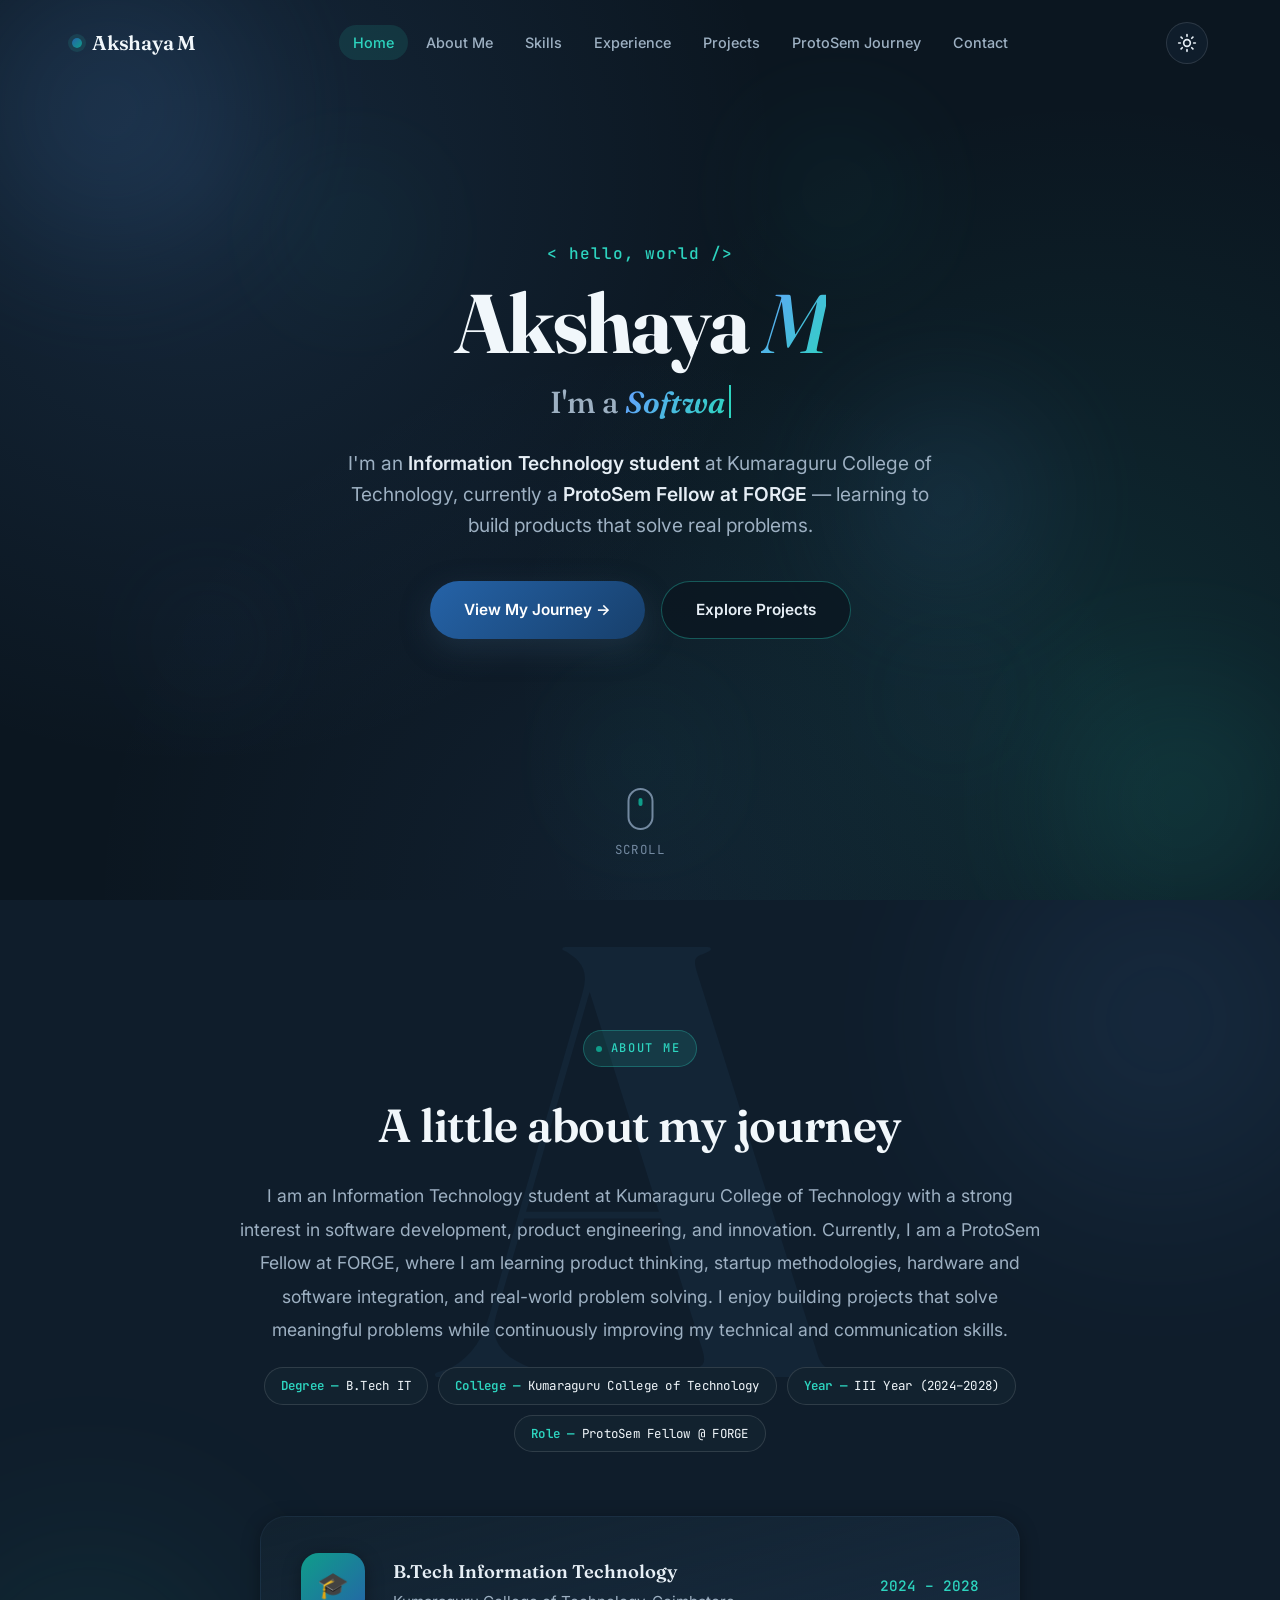
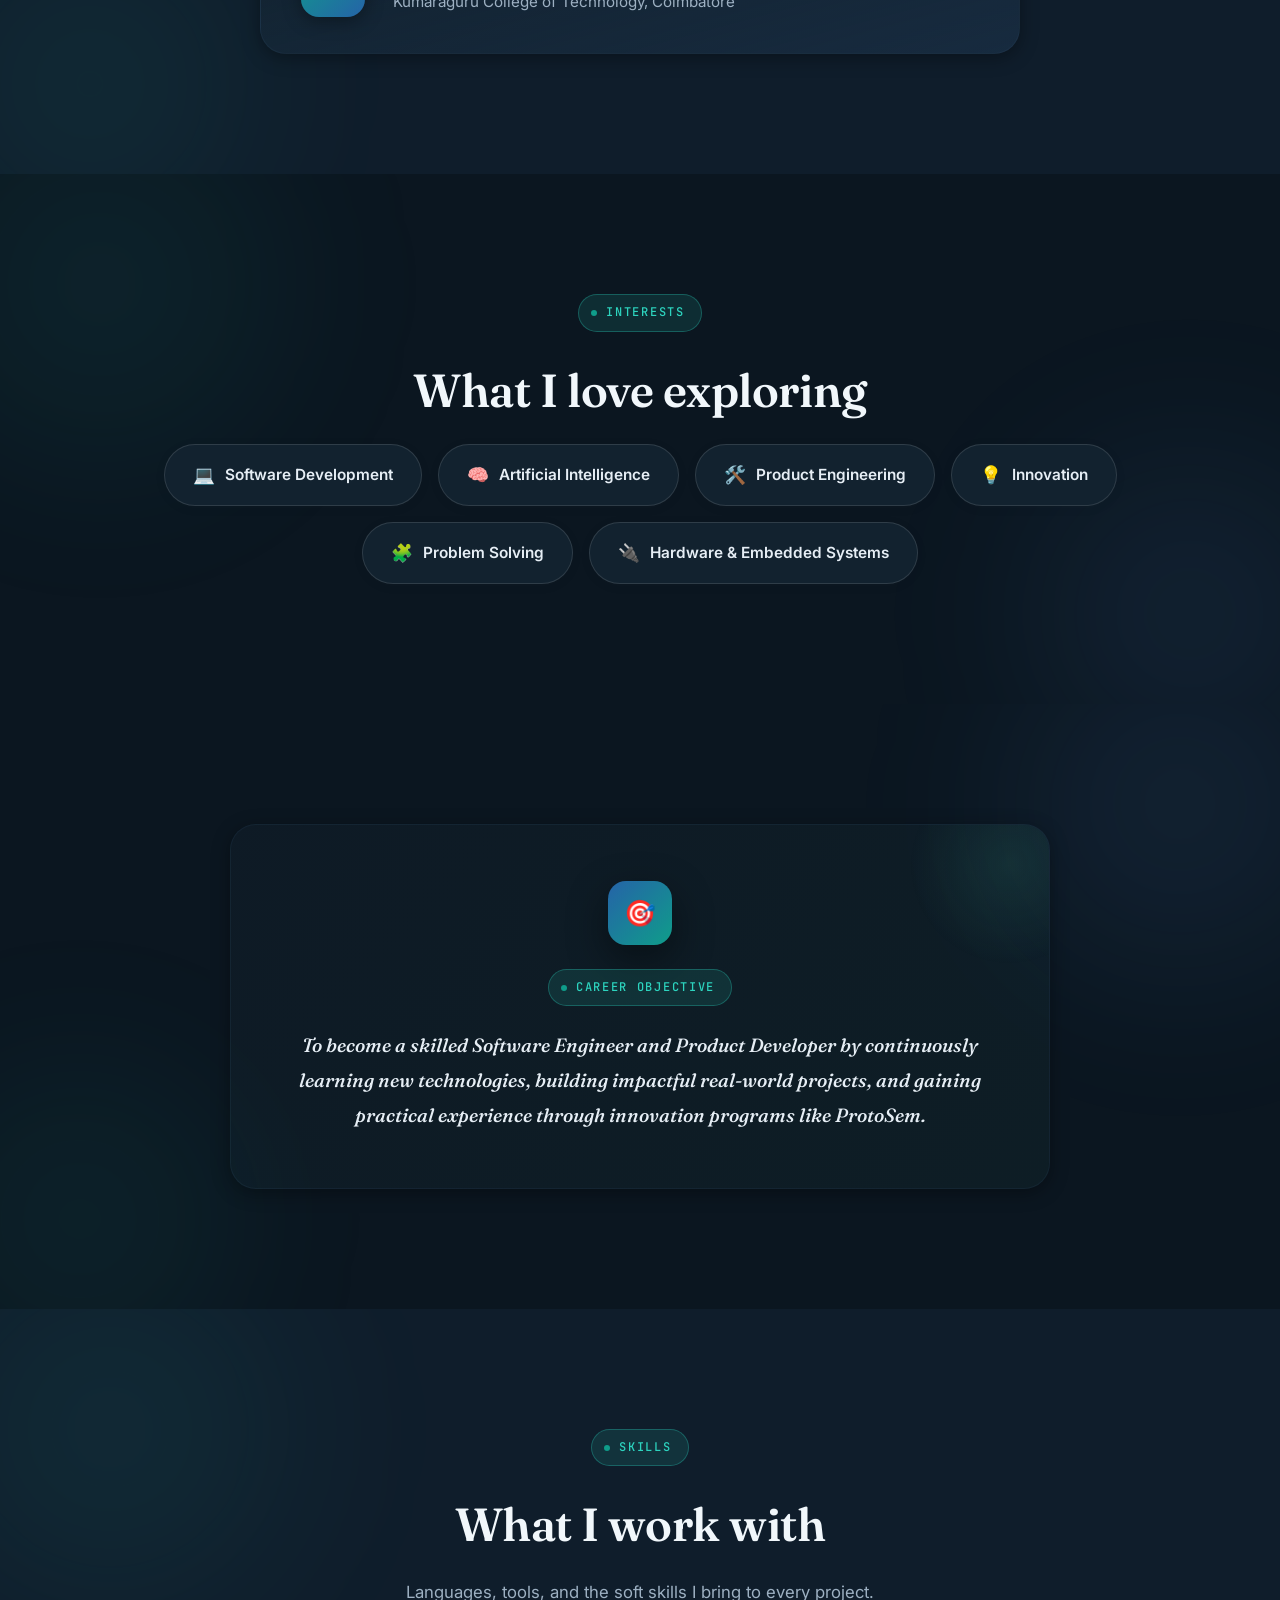
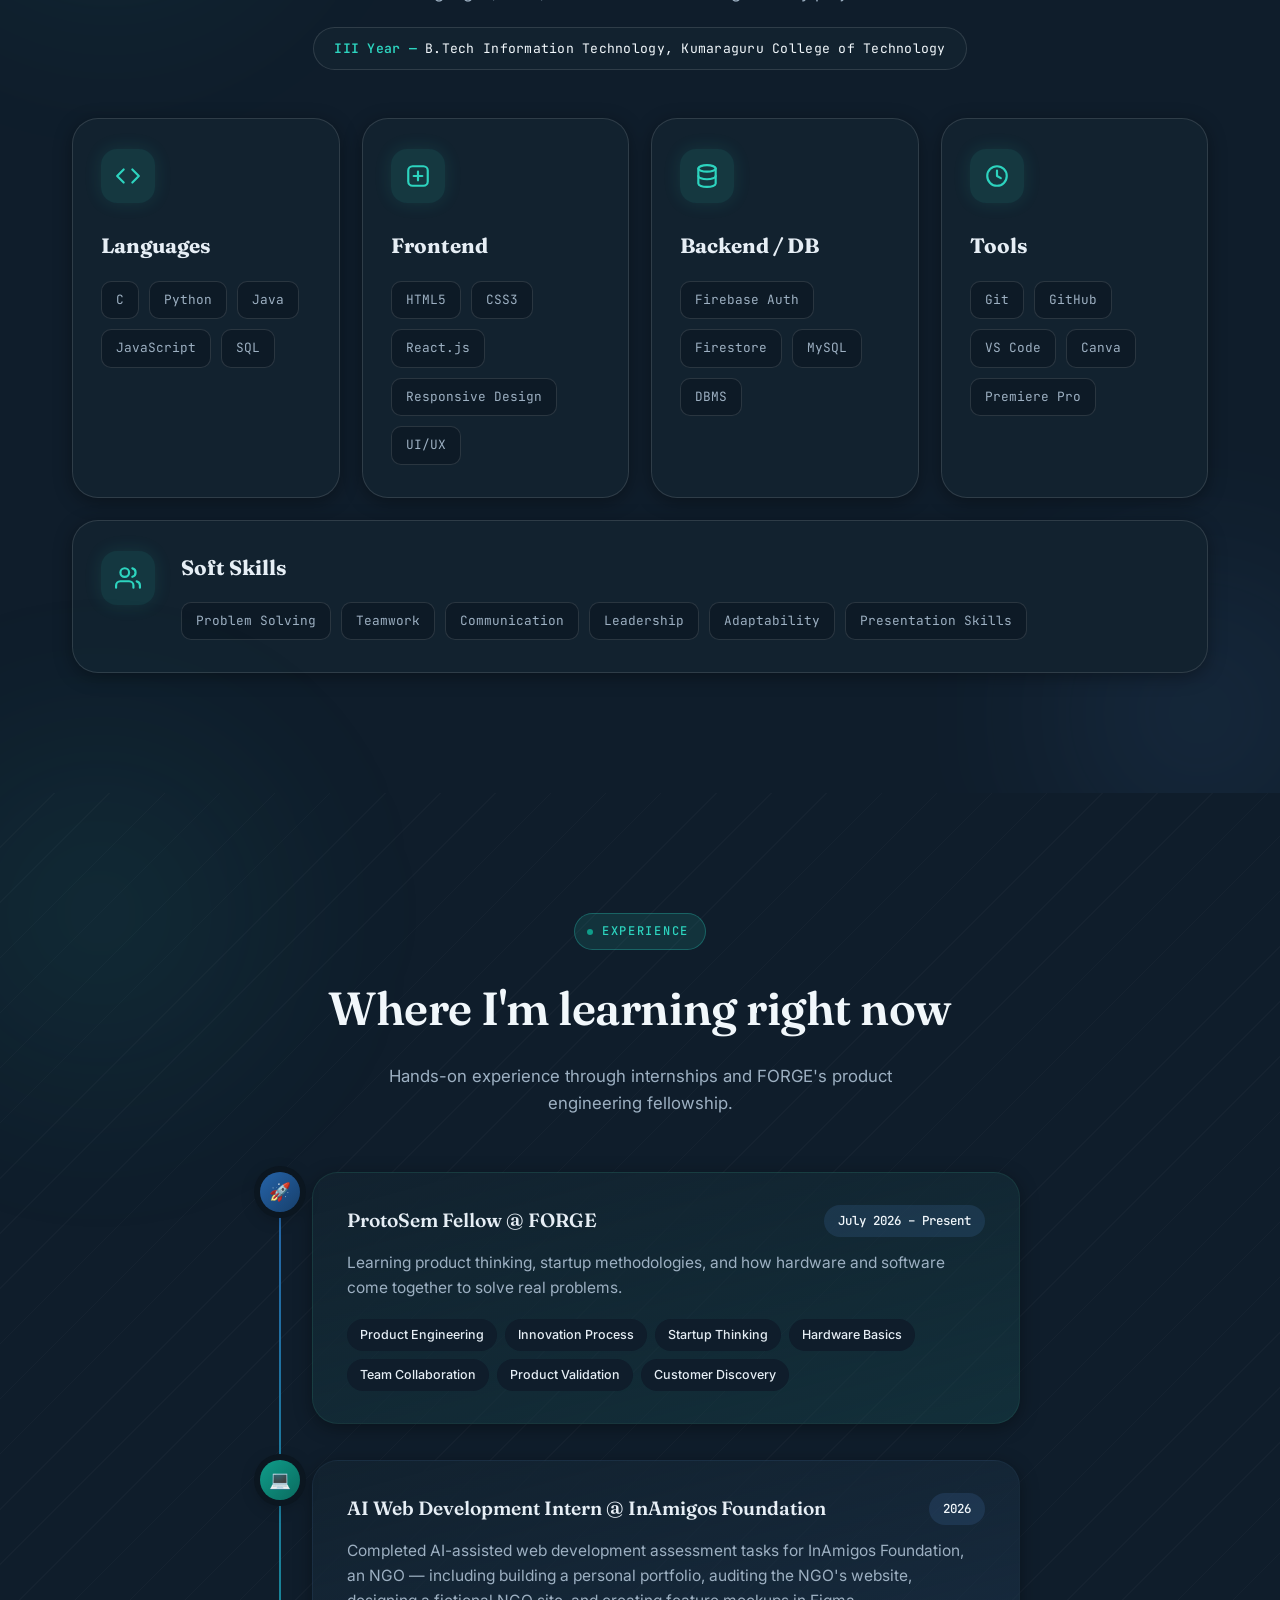
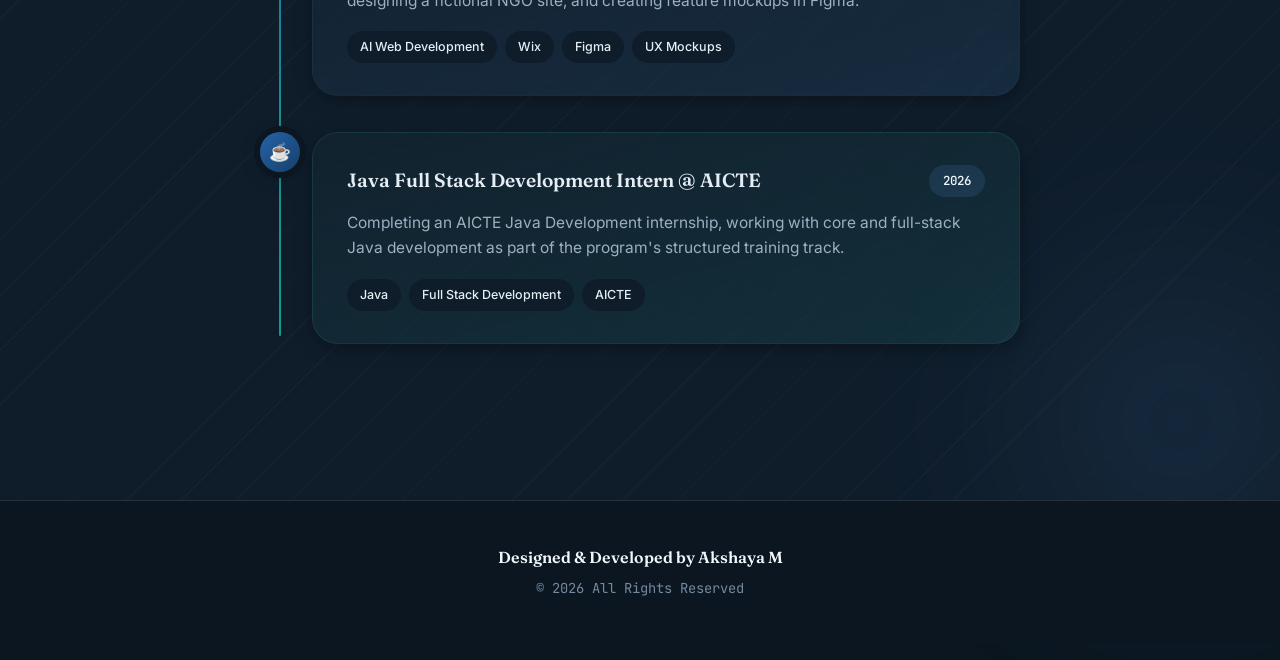
==== commit ba422624: "week 9 and 10 updated" ====
--- a/index.html
+++ b/index.html
@@ -5,6 +5,7 @@
 <meta name="viewport" content="width=device-width, initial-scale=1.0">
 <title>Akshaya M — Software Engineer & Product Developer</title>
 <meta name="description" content="Portfolio of Akshaya M — Information Technology student, ProtoSem Fellow at FORGE, aspiring Software Engineer and Product Developer.">
+<script>try{document.documentElement.setAttribute('data-theme',localStorage.getItem('theme')||'dark')}catch(e){document.documentElement.setAttribute('data-theme','dark')}</script>
 <link rel="preconnect" href="https://fonts.googleapis.com">
 <link rel="preconnect" href="https://fonts.gstatic.com" crossorigin>
 <link href="https://fonts.googleapis.com/css2?family=Fraunces:opsz,wght@9..144,300;9..144,500;9..144,600;9..144,700;9..144,800&family=Inter:wght@300;400;500;600;700&family=JetBrains+Mono:wght@400;500&display=swap" rel="stylesheet">
@@ -47,6 +48,7 @@
   <div class="hero-content">
     <p class="hero-greeting">&lt; hello, world /&gt;</p>
     <h1 class="hero-name">Akshaya <em>M</em></h1>
+    <p class="hero-role">I'm a <span class="typed" id="typed"></span><span class="type-caret"></span></p>
     <p class="hero-intro">I'm an <strong>Information Technology student</strong> at Kumaraguru College of Technology, currently a <strong>ProtoSem Fellow at FORGE</strong> — learning to build products that solve real problems.</p>
     <div class="hero-buttons">
       <a href="protosem.html" class="btn btn-primary">View My Journey →</a>
--- a/style.css
+++ b/style.css
@@ -41,6 +41,17 @@
   --shadow-lg:0 24px 64px rgba(38,36,30,0.16);
 
   --ease:cubic-bezier(0.16,1,0.3,1);
+
+  /* theme helpers (overridden in dark mode) */
+  --heading:#1F3547;
+  --accent-text:#1E4F44;
+  --surface:#ffffff;
+  --icon-dark:#26241E;
+  --dot:rgba(38,36,30,0.14);
+  --bubble-a:#33506B; --bubble-b:#2F7566; --bubble-c:#7E97AC;
+  --cursor-dot:#2F7566; --cursor-ring:#33506B;
+  --glow-rgb:47,117,102;
+  --video-bg:#ffffff;
 }
 
 *{margin:0;padding:0;box-sizing:border-box;}
@@ -63,7 +74,7 @@
 body::before{
   content:'';
   position:fixed;inset:0;z-index:0;pointer-events:none;
-  background-image:radial-gradient(rgba(38,36,30,0.14) 1px, transparent 1px);
+  background-image:radial-gradient(var(--dot) 1px, transparent 1px);
   background-size:26px 26px;
   opacity:0.35;
 }
@@ -83,7 +94,7 @@
 .eyebrow{
   display:inline-flex;align-items:center;gap:9px;
   font-family:var(--font-mono);font-size:12px;font-weight:500;
-  letter-spacing:0.14em;text-transform:uppercase;color:var(--teal-deep);
+  letter-spacing:0.14em;text-transform:uppercase;color:var(--accent-text);
   background:var(--teal-mist);padding:8px 16px 8px 12px;border-radius:100px;
   margin-bottom:22px;border:1px solid rgba(47,117,102,0.25);
 }
@@ -92,7 +103,7 @@
 .section-title{
   font-family:var(--font-display);font-weight:600;
   font-size:clamp(2rem,4vw,2.9rem);letter-spacing:-0.01em;
-  margin-bottom:16px;color:var(--blue-deep);
+  margin-bottom:16px;color:var(--heading);
 }
 .section-sub{color:var(--ink-soft);font-size:1.05rem;max-width:560px;margin-bottom:56px;}
 .section-head{text-align:center;}
@@ -110,7 +121,7 @@
   transition:opacity 0.6s var(--ease), visibility 0.6s var(--ease);
 }
 #loader.hidden{opacity:0;visibility:hidden;}
-.loader-mark{font-family:var(--font-display);font-weight:600;font-size:2.2rem;letter-spacing:-0.01em;position:relative;color:var(--blue-deep);}
+.loader-mark{font-family:var(--font-display);font-weight:600;font-size:2.2rem;letter-spacing:-0.01em;position:relative;color:var(--heading);}
 .loader-mark::after{
   content:'';position:absolute;left:0;bottom:-10px;height:3px;width:100%;
   background:linear-gradient(90deg,var(--blue),var(--teal));border-radius:10px;
@@ -130,12 +141,12 @@
   border-bottom:1px solid var(--glass-warm-b);box-shadow:var(--shadow-sm);
 }
 .nav-inner{display:flex;align-items:center;justify-content:space-between;}
-.logo{font-family:var(--font-display);font-weight:600;font-size:1.25rem;letter-spacing:-0.01em;display:flex;align-items:center;gap:10px;color:var(--blue-deep);}
+.logo{font-family:var(--font-display);font-weight:600;font-size:1.25rem;letter-spacing:-0.01em;display:flex;align-items:center;gap:10px;color:var(--heading);}
 .logo-dot{width:10px;height:10px;border-radius:50%;background:linear-gradient(135deg,var(--blue),var(--teal));box-shadow:0 0 0 4px var(--teal-mist);}
 .nav-links{display:flex;align-items:center;gap:4px;}
 .nav-links a{font-size:0.9rem;font-weight:500;color:var(--ink-soft);padding:9px 16px;border-radius:100px;transition:all 0.3s var(--ease);position:relative;}
 .nav-links a:hover{color:var(--ink);background:var(--bg-panel);}
-.nav-links a.active{color:var(--teal-deep);background:var(--teal-mist);}
+.nav-links a.active{color:var(--accent-text);background:var(--teal-mist);}
 
 .nav-toggle{display:none;width:44px;height:44px;border-radius:50%;background:var(--bg-panel);align-items:center;justify-content:center;flex-direction:column;gap:5px;}
 .nav-toggle span{width:20px;height:2px;background:var(--ink);border-radius:2px;transition:all 0.3s var(--ease);}
@@ -186,7 +197,7 @@
    FOOTER / BACK-TO-TOP
    ============================================ */
 footer{padding:44px 0;text-align:center;border-top:1px solid var(--line);background:var(--bg-base);position:relative;z-index:1;}
-.footer-name{font-family:var(--font-display);font-weight:600;margin-bottom:6px;color:var(--blue-deep);}
+.footer-name{font-family:var(--font-display);font-weight:600;margin-bottom:6px;color:var(--heading);}
 .footer-copy{color:var(--ink-faint);font-size:0.86rem;font-family:var(--font-mono);}
 
 #back-to-top{position:fixed;bottom:32px;right:32px;width:52px;height:52px;border-radius:50%;background:linear-gradient(135deg,var(--blue),var(--teal));color:#fff;display:flex;align-items:center;justify-content:center;font-size:1.2rem;box-shadow:var(--shadow-md);z-index:900;opacity:0;visibility:hidden;transform:translateY(20px);transition:all 0.4s var(--ease);}
@@ -201,12 +212,12 @@
 .about-inner{position:relative;z-index:1;max-width:800px;margin:0 auto;text-align:center;}
 .about-summary{color:var(--ink-soft);font-size:1.1rem;margin-bottom:20px;line-height:1.9;}
 .about-meta{display:flex;flex-wrap:wrap;justify-content:center;gap:10px;margin-bottom:20px;}
-.meta-pill{font-family:var(--font-mono);font-size:0.78rem;letter-spacing:0.02em;color:var(--blue-deep);background:var(--paper);border:1px solid var(--line);padding:8px 16px;border-radius:100px;}
-.meta-pill b{color:var(--teal-deep);font-weight:600;}
+.meta-pill{font-family:var(--font-mono);font-size:0.78rem;letter-spacing:0.02em;color:var(--heading);background:var(--paper);border:1px solid var(--line);padding:8px 16px;border-radius:100px;}
+.meta-pill b{color:var(--accent-text);font-weight:600;}
 
 .skills-grid{display:grid;grid-template-columns:repeat(3,1fr);gap:20px;text-align:left;}
 .skills-block{padding:28px 26px;}
-.skills-block-title{font-family:var(--font-display);font-weight:600;font-size:1.05rem;margin-bottom:18px;display:flex;align-items:center;gap:10px;color:var(--blue-deep);}
+.skills-block-title{font-family:var(--font-display);font-weight:600;font-size:1.05rem;margin-bottom:18px;display:flex;align-items:center;gap:10px;color:var(--heading);}
 .skills-block-title .dot{width:8px;height:8px;border-radius:50%;background:linear-gradient(135deg,var(--blue),var(--teal));}
 .badge-row{display:flex;flex-wrap:wrap;gap:9px;}
 .badge{padding:9px 16px;border-radius:100px;background:var(--paper);border:1px solid var(--line);font-size:0.85rem;font-weight:500;color:var(--ink);transition:all 0.35s var(--ease);cursor:default;}
@@ -236,7 +247,7 @@
 .timeline-card{padding:32px 34px;}
 .timeline-top{display:flex;justify-content:space-between;align-items:flex-start;flex-wrap:wrap;gap:12px;margin-bottom:14px;}
 .timeline-role{font-family:var(--font-display);font-weight:600;font-size:1.2rem;color:var(--ink);}
-.timeline-duration{font-family:var(--font-mono);font-size:0.78rem;font-weight:500;color:var(--blue-deep);background:var(--blue-mist);padding:6px 14px;border-radius:100px;white-space:nowrap;}
+.timeline-duration{font-family:var(--font-mono);font-size:0.78rem;font-weight:500;color:var(--heading);background:var(--blue-mist);padding:6px 14px;border-radius:100px;white-space:nowrap;}
 .timeline-desc{color:var(--ink-soft);margin-bottom:18px;font-size:0.97rem;}
 .tag-list{display:flex;flex-wrap:wrap;gap:8px;}
 .tag{font-size:0.78rem;font-weight:500;padding:6px 13px;border-radius:100px;background:var(--bg-panel);color:var(--ink);transition:all 0.3s var(--ease);}
@@ -246,7 +257,7 @@
 .edu-icon{width:64px;height:64px;border-radius:18px;background:linear-gradient(135deg,var(--teal),var(--blue));display:flex;align-items:center;justify-content:center;color:#fff;font-size:1.6rem;flex-shrink:0;box-shadow:var(--shadow-sm);}
 .edu-degree{font-family:var(--font-display);font-weight:600;font-size:1.15rem;margin-bottom:4px;color:var(--ink);}
 .edu-college{color:var(--ink-soft);font-size:0.95rem;}
-.edu-years{margin-left:auto;font-family:var(--font-mono);font-weight:500;color:var(--teal-deep);font-size:0.9rem;white-space:nowrap;}
+.edu-years{margin-left:auto;font-family:var(--font-mono);font-weight:500;color:var(--accent-text);font-size:0.9rem;white-space:nowrap;}
 
 /* ============================================
    PROJECTS PAGE — Behance-style full showcase
@@ -255,10 +266,10 @@
 .project-showcase{padding:80px 0;position:relative;z-index:1;border-bottom:1px solid var(--line);}
 .project-showcase:last-child{border-bottom:none;}
 .project-index{
-  font-family:var(--font-mono);font-size:0.8rem;letter-spacing:0.1em;color:var(--teal-deep);
+  font-family:var(--font-mono);font-size:0.8rem;letter-spacing:0.1em;color:var(--accent-text);
   background:var(--teal-mist);display:inline-block;padding:6px 16px;border-radius:100px;margin-bottom:20px;
 }
-.project-showcase-title{font-family:var(--font-display);font-weight:600;font-size:clamp(1.8rem,3.6vw,2.6rem);color:var(--blue-deep);margin-bottom:28px;max-width:760px;}
+.project-showcase-title{font-family:var(--font-display);font-weight:600;font-size:clamp(1.8rem,3.6vw,2.6rem);color:var(--heading);margin-bottom:28px;max-width:760px;}
 .project-visual-big{
   width:100%;height:340px;border-radius:var(--radius-lg);position:relative;overflow:hidden;
   display:flex;align-items:center;justify-content:center;margin-bottom:48px;box-shadow:var(--shadow-md);
@@ -274,11 +285,11 @@
 .pv-3 .glow{background:var(--blue-soft);}
 
 .project-tags-row{display:flex;flex-wrap:wrap;gap:10px;margin-bottom:44px;}
-.project-tag{font-size:0.82rem;font-weight:600;padding:8px 16px;border-radius:100px;background:var(--paper);color:var(--teal-deep);border:1px solid var(--line);}
+.project-tag{font-size:0.82rem;font-weight:600;padding:8px 16px;border-radius:100px;background:var(--paper);color:var(--accent-text);border:1px solid var(--line);}
 
 .project-detail-grid{display:grid;grid-template-columns:repeat(3,1fr);gap:24px;margin-bottom:8px;}
 .project-detail-block{padding:30px 28px;}
-.project-detail-label{font-family:var(--font-mono);font-size:0.72rem;font-weight:600;letter-spacing:0.1em;text-transform:uppercase;color:var(--teal-deep);margin-bottom:14px;display:flex;align-items:center;gap:8px;}
+.project-detail-label{font-family:var(--font-mono);font-size:0.72rem;font-weight:600;letter-spacing:0.1em;text-transform:uppercase;color:var(--accent-text);margin-bottom:14px;display:flex;align-items:center;gap:8px;}
 .project-detail-label .dot{width:7px;height:7px;border-radius:50%;background:linear-gradient(135deg,var(--blue),var(--teal));}
 .project-detail-text{color:var(--ink-soft);font-size:0.95rem;line-height:1.75;}
 .project-desc-lead{color:var(--ink-soft);font-size:1.05rem;line-height:1.85;max-width:760px;margin-bottom:36px;}
@@ -292,12 +303,12 @@
 .protosem-hero{text-align:center;margin-bottom:20px;}
 .protosem-stats{display:flex;justify-content:center;gap:14px;flex-wrap:wrap;margin-bottom:64px;}
 .protosem-stat{
-  font-family:var(--font-mono);font-size:0.8rem;color:var(--blue-deep);background:var(--paper);
+  font-family:var(--font-mono);font-size:0.8rem;color:var(--heading);background:var(--paper);
   border:1px solid var(--line);padding:9px 18px;border-radius:100px;
   display:inline-block;
   transition:all 0.3s var(--ease);
 }
-.protosem-stat b{color:var(--teal-deep);transition:color 0.3s var(--ease);}
+.protosem-stat b{color:var(--accent-text);transition:color 0.3s var(--ease);}
 
 /* Interactive version — used for the Task 1/2/3 quick-nav links on the
    IoT deep-dive page. Gives a clear hover cue that these are clickable. */
@@ -329,9 +340,9 @@
 .week-stop.locked .week-row{cursor:default;opacity:0.55;}
 .week-stop.locked .week-row:hover{transform:none;}
 .week-row-title{font-family:var(--font-display);font-weight:600;font-size:1.05rem;color:var(--ink);}
-.week-row-status{font-family:var(--font-mono);font-size:0.72rem;color:var(--teal-deep);}
+.week-row-status{font-family:var(--font-mono);font-size:0.72rem;color:var(--accent-text);}
 .week-stop.locked .week-row-status{color:var(--ink-faint);}
-.week-row-arrow{font-size:1.1rem;color:var(--teal-deep);opacity:0;transition:opacity 0.3s var(--ease), transform 0.3s var(--ease);}
+.week-row-arrow{font-size:1.1rem;color:var(--accent-text);opacity:0;transition:opacity 0.3s var(--ease), transform 0.3s var(--ease);}
 .week-stop.active .week-row:hover .week-row-arrow{opacity:1;transform:translateX(4px);}
 
 /* Single feature photo inside the Week 0 modal — no placeholder tiles */
@@ -390,7 +401,7 @@
 }
 
 .reflection-block{padding:22px 24px;border-radius:16px;background:var(--paper);border-left:3px solid var(--teal);}
-.reflection-label{font-family:var(--font-mono);font-size:0.72rem;font-weight:600;letter-spacing:0.08em;text-transform:uppercase;color:var(--teal-deep);margin-bottom:10px;}
+.reflection-label{font-family:var(--font-mono);font-size:0.72rem;font-weight:600;letter-spacing:0.08em;text-transform:uppercase;color:var(--accent-text);margin-bottom:10px;}
 
 /* Link-out card — used to send the reader to a dedicated sub-page (e.g. the IoT deep dive) */
 .week-link-card{
@@ -432,7 +443,7 @@
 .modal-overlay.open .modal-box{transform:translateY(0) scale(1);}
 .modal-close{position:absolute;top:24px;right:24px;width:38px;height:38px;border-radius:50%;background:var(--bg-panel);display:flex;align-items:center;justify-content:center;font-size:1.1rem;color:var(--ink-soft);transition:all 0.3s var(--ease);}
 .modal-close:hover{background:var(--teal);color:#fff;transform:rotate(90deg);}
-.modal-week{display:inline-block;font-family:var(--font-mono);font-size:0.78rem;font-weight:500;color:var(--blue-deep);background:var(--blue-mist);padding:6px 16px;border-radius:100px;margin-bottom:18px;}
+.modal-week{display:inline-block;font-family:var(--font-mono);font-size:0.78rem;font-weight:500;color:var(--heading);background:var(--blue-mist);padding:6px 16px;border-radius:100px;margin-bottom:18px;}
 .modal-title{font-family:var(--font-display);font-weight:600;font-size:1.6rem;margin-bottom:20px;color:var(--ink);}
 .modal-entry{margin-bottom:26px;}
 .modal-entry:last-child{margin-bottom:0;}
@@ -471,8 +482,8 @@
 .hero-avatar{width:150px;height:150px;margin:0 auto 36px;border-radius:50%;position:relative;display:flex;align-items:center;justify-content:center;background:linear-gradient(135deg,var(--blue),var(--teal) 100%);font-family:var(--font-display);font-weight:700;font-size:3rem;color:#fff;box-shadow:0 0 0 6px var(--paper), 0 0 0 9px rgba(51,80,107,0.15), var(--shadow-lg);animation:avatarGlow 4s ease-in-out infinite;}
 @keyframes avatarGlow{0%,100%{box-shadow:0 0 0 6px var(--paper),0 0 0 9px rgba(51,80,107,0.15),0 0 40px rgba(51,80,107,0.2);}50%{box-shadow:0 0 0 6px var(--paper),0 0 0 12px rgba(47,117,102,0.2),0 0 55px rgba(47,117,102,0.28);}}
 
-.hero-greeting{font-family:var(--font-mono);font-size:1rem;color:var(--teal-deep);font-weight:500;letter-spacing:0.06em;margin-bottom:14px;opacity:0;animation:fadeUp 0.8s var(--ease) 0.2s forwards;}
-.hero-name{font-family:var(--font-display);font-weight:700;font-size:clamp(2.8rem,7vw,5.2rem);letter-spacing:-0.02em;line-height:1.05;color:var(--blue-deep);margin-bottom:22px;opacity:0;animation:fadeUp 0.8s var(--ease) 0.4s forwards;}
+.hero-greeting{font-family:var(--font-mono);font-size:1rem;color:var(--accent-text);font-weight:500;letter-spacing:0.06em;margin-bottom:14px;opacity:0;animation:fadeUp 0.8s var(--ease) 0.2s forwards;}
+.hero-name{font-family:var(--font-display);font-weight:700;font-size:clamp(2.8rem,7vw,5.2rem);letter-spacing:-0.02em;line-height:1.05;color:var(--heading);margin-bottom:22px;opacity:0;animation:fadeUp 0.8s var(--ease) 0.4s forwards;}
 .hero-name em{font-style:italic;font-weight:500;background:linear-gradient(120deg,var(--blue) 20%,var(--teal) 100%);-webkit-background-clip:text;background-clip:text;-webkit-text-fill-color:transparent;}
 .hero-intro{font-size:clamp(1.05rem,2vw,1.2rem);color:var(--ink-soft);max-width:600px;margin:0 auto 40px;opacity:0;animation:fadeUp 0.8s var(--ease) 0.6s forwards;}
 .hero-intro strong{color:var(--ink);font-weight:600;}
@@ -556,7 +567,7 @@
   align-items:center;
   overflow:hidden;
   border-radius:18px;
-  background:#fff;
+  background:var(--video-bg);
   border:1px solid var(--line);
 }
 .week-local-video{
@@ -565,7 +576,7 @@
   height:auto;
   display:block;
   object-fit:contain;
-  background:#fff;
+  background:var(--video-bg);
 }
 
 /* ============================================
@@ -634,7 +645,7 @@
   max-height:100%;
   object-fit:contain;
   border-radius:10px;
-  background:#fff;
+  background:var(--video-bg);
   display:block;
 }
 
@@ -661,10 +672,10 @@
    VIDEO — white letterbox space everywhere
    ============================================ */
 .week-video-wrap,
-.week-media-row-item .week-video-wrap{background:#fff;}
+.week-media-row-item .week-video-wrap{background:var(--video-bg);}
 .week-local-video,
-.week-media-row-item .week-local-video{background:#fff;}
-video{background:#fff;}
+.week-media-row-item .week-local-video{background:var(--video-bg);}
+video{background:var(--video-bg);}
 
 /* ============================================
    HOME — section spacing / anchors
@@ -690,14 +701,14 @@
 .skill-icon{
   width:54px;height:54px;border-radius:16px;margin-bottom:26px;
   display:flex;align-items:center;justify-content:center;
-  background:var(--teal-mist);color:var(--teal-deep);
+  background:var(--teal-mist);color:var(--accent-text);
 }
 .skill-icon svg{width:26px;height:26px;}
 .skill-card-title{font-family:var(--font-display);font-weight:700;font-size:1.3rem;color:var(--ink);margin-bottom:18px;}
 .skill-tags{display:flex;flex-wrap:wrap;gap:10px;}
 .skill-tag{
   font-family:var(--font-mono);font-size:0.8rem;color:var(--ink-soft);
-  background:#fff;border:1px solid var(--line);border-radius:10px;padding:8px 14px;
+  background:var(--surface);border:1px solid var(--line);border-radius:10px;padding:8px 14px;
   transition:all 0.3s var(--ease);cursor:default;
 }
 .skill-tag:hover{background:linear-gradient(135deg,var(--blue),var(--teal));color:#fff;border-color:transparent;transform:translateY(-2px);}
@@ -717,13 +728,13 @@
   position:fixed;top:0;left:0;pointer-events:none;z-index:99999;border-radius:50%;
   opacity:0;transition:opacity 0.3s ease;
 }
-.cursor-dot{width:8px;height:8px;margin:-4px 0 0 -4px;background:var(--teal);}
+.cursor-dot{width:8px;height:8px;margin:-4px 0 0 -4px;background:var(--cursor-dot);transition:opacity 0.3s ease, box-shadow 0.3s ease, width 0.3s ease, height 0.3s ease, margin 0.3s ease;}
 .cursor-ring{
-  width:38px;height:38px;margin:-19px 0 0 -19px;border:1.5px solid var(--blue);
+  width:38px;height:38px;margin:-19px 0 0 -19px;border:1.5px solid var(--cursor-ring);
   transition:opacity 0.3s ease, width 0.3s var(--ease), height 0.3s var(--ease), margin 0.3s var(--ease), background 0.3s var(--ease), border-color 0.3s var(--ease);
 }
 body.cursor-on .cursor-dot,body.cursor-on .cursor-ring{opacity:1;}
-body.cursor-hover .cursor-ring{width:58px;height:58px;margin:-29px 0 0 -29px;background:rgba(47,117,102,0.14);border-color:var(--teal);}
+body.cursor-hover .cursor-ring{width:58px;height:58px;margin:-29px 0 0 -29px;background:rgba(var(--glow-rgb),0.14);border-color:var(--cursor-dot);}
 body.cursor-down .cursor-ring{width:28px;height:28px;margin:-14px 0 0 -14px;}
 body.cursor-native .cursor-dot,body.cursor-native .cursor-ring{opacity:0;}
 
@@ -751,4 +762,108 @@
    ============================================ */
 .scroll-indicator{cursor:pointer;transition:opacity 0.4s var(--ease);font-family:var(--font-mono);letter-spacing:0.12em;text-transform:uppercase;}
 .scroll-indicator.hide{opacity:0;pointer-events:none;}
-.scroll-indicator:hover .mouse{border-color:var(--teal);}+.scroll-indicator:hover .mouse{border-color:var(--teal);}
+
+
+/* ============================================
+   DARK THEME — "Midnight Teal"
+   bg #0B1620 · primary #2DD4BF · accent #60A5FA
+   ============================================ */
+[data-theme="dark"]{
+  --bg-base:#0B1620; --bg-panel:#0F1D2B; --bg-panel-2:#152738; --paper:#12222F;
+  --blue:#2563A8; --blue-deep:#173F6B; --blue-soft:#60A5FA; --blue-mist:rgba(96,165,250,0.12);
+  --teal:#0F9D8A; --teal-deep:#0A6B5F; --teal-soft:#2DD4BF; --teal-mist:rgba(45,212,191,0.12);
+  --ink:#E6EEF5; --ink-soft:#9DB0C2; --ink-faint:#7389A0;
+  --line:rgba(255,255,255,0.12); --line-soft:rgba(255,255,255,0.07);
+  --glass-warm:rgba(11,22,32,0.78); --glass-warm-b:rgba(45,212,191,0.25);
+  --shadow-sm:0 4px 18px rgba(0,0,0,0.35);
+  --shadow-md:0 14px 40px rgba(0,0,0,0.45);
+  --shadow-lg:0 24px 64px rgba(0,0,0,0.55);
+  --heading:#F1F7FB; --accent-text:#2DD4BF; --surface:#0D1A26; --icon-dark:#2B4157;
+  --dot:rgba(255,255,255,0.07);
+  --bubble-a:#60A5FA; --bubble-b:#2DD4BF; --bubble-c:#7FB5D5;
+  --cursor-dot:#2DD4BF; --cursor-ring:#60A5FA;
+  --glow-rgb:45,212,191;
+  --video-bg:#0A141D;
+  color-scheme:dark;
+}
+[data-theme="dark"] #hero{background:radial-gradient(circle at 15% 20%, rgba(96,165,250,0.12), transparent 45%),radial-gradient(circle at 85% 75%, rgba(45,212,191,0.10), transparent 45%),radial-gradient(circle at 50% 100%, rgba(96,165,250,0.07), transparent 50%),var(--bg-base);}
+[data-theme="dark"] .blob{opacity:0.4;}
+[data-theme="dark"] #hero .blob:nth-of-type(odd){background:radial-gradient(circle,rgba(96,165,250,0.4),transparent 70%) !important;}
+[data-theme="dark"] #hero .blob:nth-of-type(even){background:radial-gradient(circle,rgba(45,212,191,0.34),transparent 70%) !important;}
+[data-theme="dark"] .sec-blob{opacity:0.5;}
+[data-theme="dark"] .sec-blob.blue{background:radial-gradient(circle,rgba(96,165,250,0.24),transparent 70%);}
+[data-theme="dark"] .sec-blob.teal{background:radial-gradient(circle,rgba(45,212,191,0.2),transparent 70%);}
+[data-theme="dark"] .sec-blob.mist{background:radial-gradient(circle,rgba(127,181,213,0.18),transparent 70%);}
+[data-theme="dark"] #about::before{color:rgba(96,165,250,0.05);}
+[data-theme="dark"] #experience{background-image:repeating-linear-gradient(135deg, transparent, transparent 38px, rgba(255,255,255,0.025) 38px, rgba(255,255,255,0.025) 39px);}
+[data-theme="dark"] .hero-name em,
+[data-theme="dark"] .hero-role .typed{background:linear-gradient(120deg,#60A5FA 10%,#2DD4BF 100%);-webkit-background-clip:text;background-clip:text;-webkit-text-fill-color:transparent;}
+[data-theme="dark"] .eyebrow{border-color:rgba(45,212,191,0.3);}
+[data-theme="dark"] .modal-overlay{background:rgba(3,8,14,0.65);}
+[data-theme="dark"] .btn-secondary{border-color:rgba(45,212,191,0.35);}
+[data-theme="dark"] .skill-icon{box-shadow:0 0 18px rgba(45,212,191,0.12);}
+body,.card-warm,.card-cool,.skill-card,.skill-tag,.contact-link,.modal-box,#navbar{transition-property:background-color,border-color,color,box-shadow,transform,opacity,padding;}
+
+/* ============================================
+   THEME TOGGLE BUTTON
+   ============================================ */
+.nav-actions{display:flex;align-items:center;gap:10px;}
+.theme-toggle{
+  width:42px;height:42px;border-radius:50%;background:var(--bg-panel);border:1px solid var(--line);
+  display:flex;align-items:center;justify-content:center;color:var(--ink);
+  transition:background 0.3s var(--ease), color 0.3s var(--ease), transform 0.4s var(--ease), box-shadow 0.3s var(--ease);
+}
+.theme-toggle:hover{background:var(--teal-mist);color:var(--accent-text);transform:rotate(18deg);box-shadow:0 0 18px rgba(var(--glow-rgb),0.3);}
+.theme-toggle svg{width:20px;height:20px;}
+.theme-toggle .icon-sun{display:none;}
+[data-theme="dark"] .theme-toggle .icon-sun{display:block;}
+[data-theme="dark"] .theme-toggle .icon-moon{display:none;}
+
+/* ============================================
+   HERO — typing role line
+   ============================================ */
+.hero-role{
+  font-family:var(--font-display);font-size:clamp(1.3rem,3vw,1.9rem);font-weight:500;
+  color:var(--ink-soft);margin-bottom:22px;min-height:1.5em;
+  opacity:0;animation:fadeUp 0.8s var(--ease) 0.5s forwards;
+}
+.hero-role .typed{
+  font-style:italic;font-weight:600;
+  background:linear-gradient(120deg,var(--blue),var(--teal));
+  -webkit-background-clip:text;background-clip:text;-webkit-text-fill-color:transparent;
+}
+.type-caret{display:inline-block;width:2px;height:1.1em;margin-left:4px;background:var(--cursor-dot);vertical-align:-0.18em;animation:caretBlink 1s steps(1) infinite;}
+@keyframes caretBlink{0%,100%{opacity:1;}50%{opacity:0;}}
+
+/* ============================================
+   PROJECT LINK BUTTONS
+   ============================================ */
+.project-links{display:flex;flex-wrap:wrap;gap:14px;margin-bottom:44px;}
+.project-links .btn{padding:13px 26px;font-size:0.92rem;}
+.project-links .btn svg{width:18px;height:18px;flex-shrink:0;}
+.btn.is-disabled{opacity:0.55;pointer-events:none;box-shadow:none;}
+.demo-note{font-family:var(--font-mono);font-size:0.68rem;letter-spacing:0.06em;text-transform:uppercase;opacity:0.8;}
+
+/* ============================================
+   CURSOR GLOW over cards
+   ============================================ */
+body.cursor-glow .cursor-ring{
+  width:64px;height:64px;margin:-32px 0 0 -32px;
+  border-color:var(--cursor-dot);background:rgba(var(--glow-rgb),0.12);
+  box-shadow:0 0 26px 6px rgba(var(--glow-rgb),0.5), inset 0 0 18px rgba(var(--glow-rgb),0.35);
+}
+body.cursor-glow .cursor-dot{width:10px;height:10px;margin:-5px 0 0 -5px;box-shadow:0 0 14px 4px rgba(var(--glow-rgb),0.85);}
+
+.hero-name{margin-bottom:10px;}
+
+/* Video space follows the theme: white in light mode, dark in dark mode */
+.week-video-wrap,
+.week-media-row-item .week-video-wrap,
+.week-local-video,
+.week-media-row-item .week-local-video,
+video{background:var(--video-bg);}
+
+/* One photo centred under a photo grid (Week 9) */
+.week-photo-center{max-width:calc(50% - 9px);margin:0 auto 20px;}
+@media (max-width:600px){.week-photo-center{max-width:100%;}}
